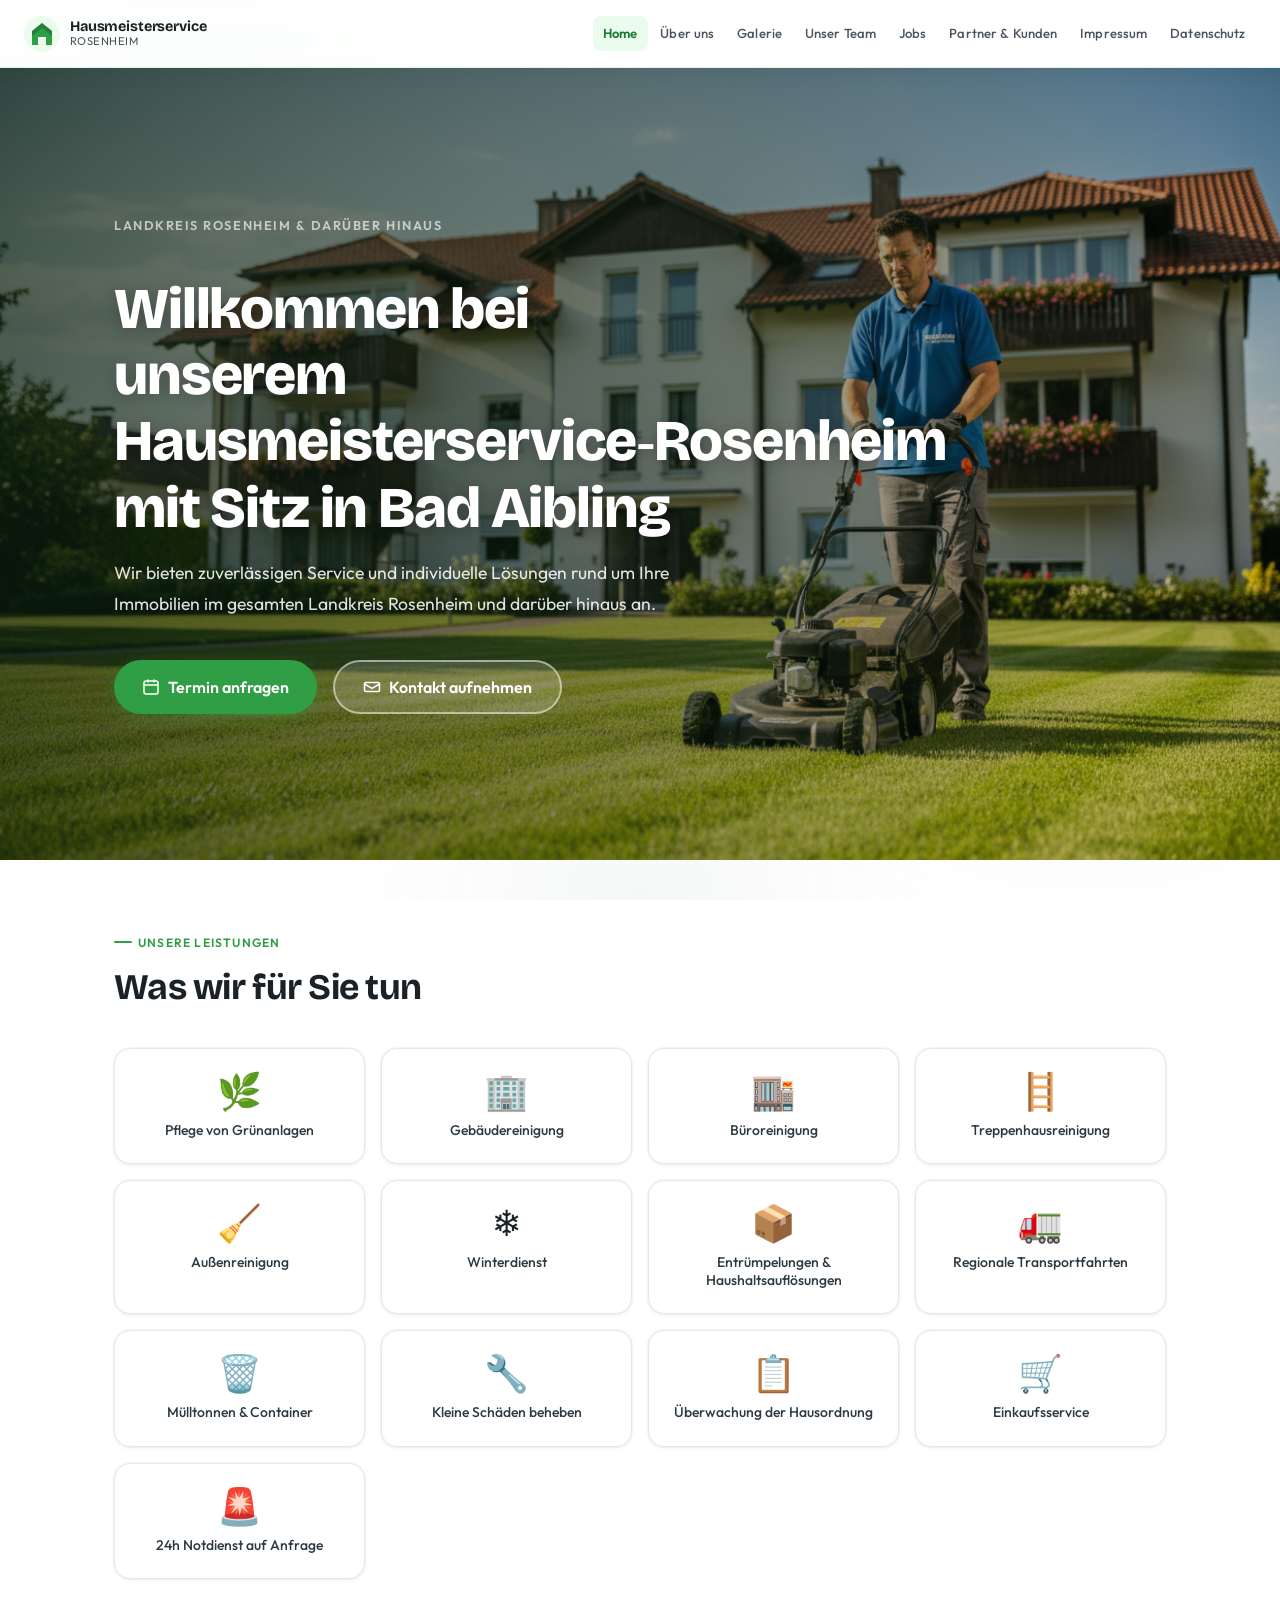
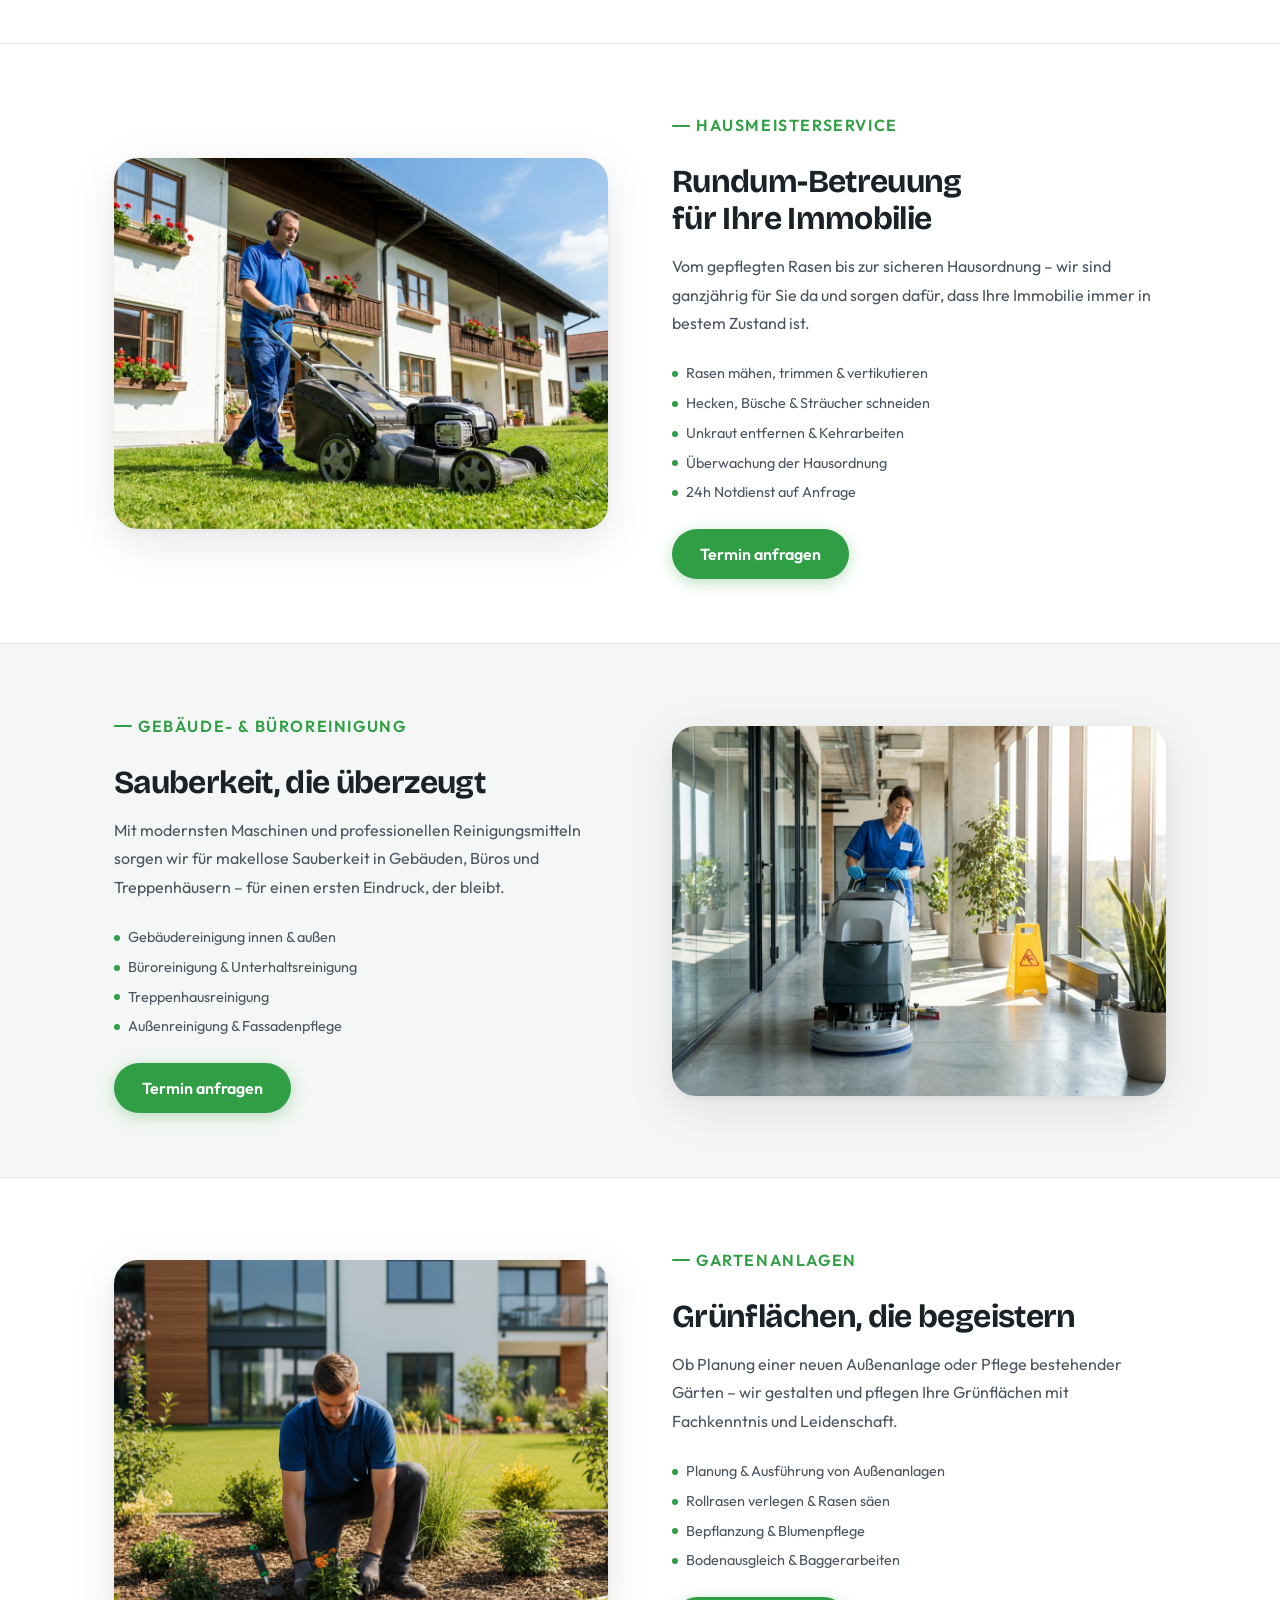
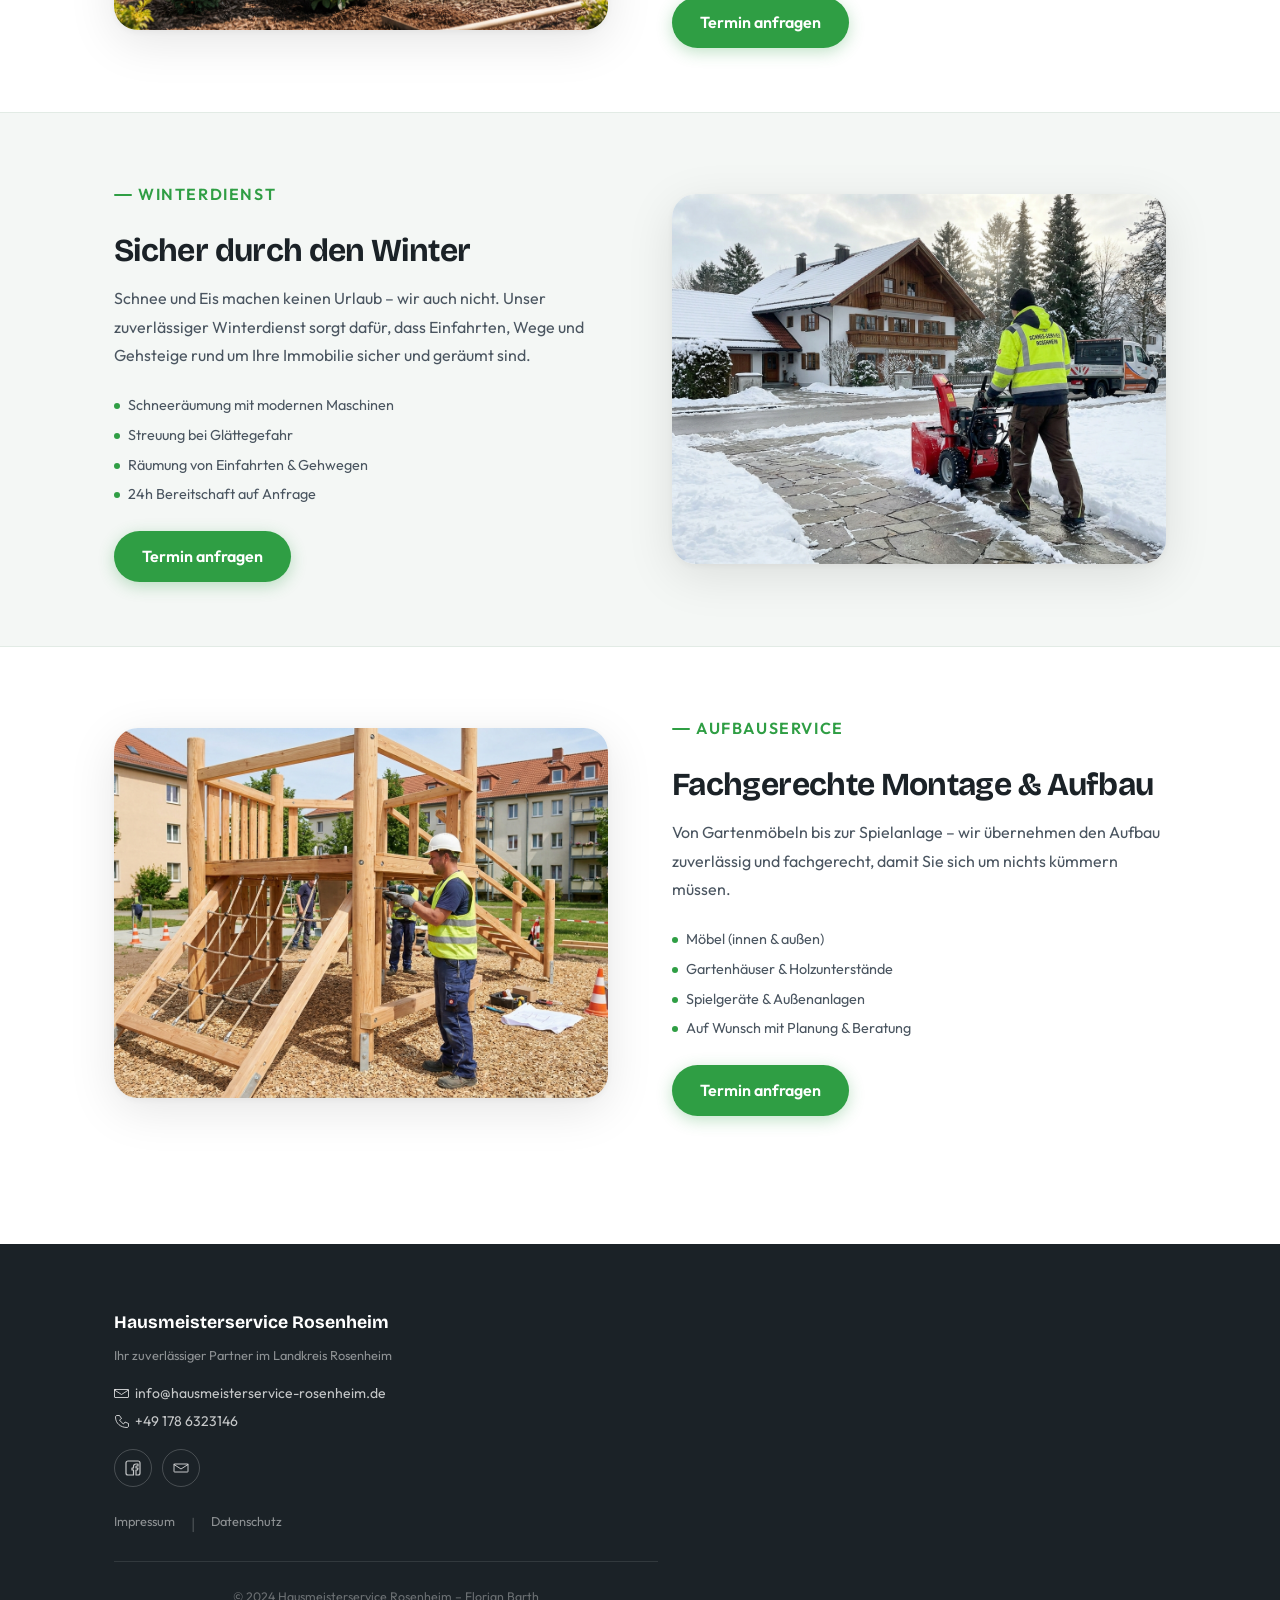
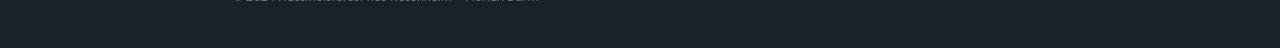
==== index.html @ 689dd486 "Major redesign: fullwidth hero, no duplicate images, card hover effects - index.html: fullwidth hero" ====
<!DOCTYPE html>
<html lang="de">
<head>
  <meta charset="UTF-8">
  <meta name="viewport" content="width=device-width, initial-scale=1.0">
  <meta name="theme-color" content="#ffffff">
  <meta name="description" content="Hausmeisterservice Rosenheim mit Sitz in Bad Aibling – zuverlässige Hausmeister- und Reinigungsdienstleistungen im gesamten Landkreis Rosenheim.">
  <title>Hausmeisterservice Rosenheim – Home</title>
  <link rel="preconnect" href="https://fonts.googleapis.com">
  <link rel="preconnect" href="https://fonts.gstatic.com" crossorigin>
  <link href="https://fonts.googleapis.com/css2?family=Bricolage+Grotesque:opsz,wght@12..96,400;12..96,600;12..96,700;12..96,800&family=Outfit:wght@300;400;500;600&display=swap" rel="stylesheet">
  <link rel="stylesheet" href="styles.css">
</head>
<body>
  <a class="skip-link" href="#main">Zum Inhalt springen</a>

  <!-- ── HEADER ─────────────────────────────────────────── -->
  <header class="site-header">
    <nav class="nav-inner" aria-label="Hauptnavigation">
      <a class="nav-logo" href="index.html" aria-label="Hausmeisterservice Rosenheim – Startseite">
        <svg class="nav-logo-mark" viewBox="0 0 36 36" fill="none" aria-hidden="true" focusable="false">
          <circle cx="18" cy="18" r="18" fill="#ebfbee"/>
          <path d="M18 7L28 15V29H22V21H14V29H8V15L18 7Z" fill="#2f9e44"/>
          <path d="M18 7L28 15V20L18 12L8 20V15L18 7Z" fill="#14532d" opacity=".4"/>
        </svg>
        <span class="nav-logo-text">
          <strong>Hausmeisterservice</strong>
          <span>Rosenheim</span>
        </span>
      </a>

      <ul class="nav-links" role="list">
        <li><a href="index.html" aria-current="page">Home</a></li>
        <li><a href="ueber-uns.html">Über uns</a></li>
        <li><a href="galerie.html">Galerie</a></li>
        <li><a href="unser-team.html">Unser Team</a></li>
        <li><a href="jobs.html">Jobs</a></li>
        <li><a href="partner.html">Partner &amp; Kunden</a></li>
        <li><a href="impressum.html">Impressum</a></li>
        <li><a href="datenschutz.html">Datenschutz</a></li>
      </ul>

      <button class="nav-hamburger" id="nav-hamburger" aria-label="Menü öffnen" aria-expanded="false" aria-controls="nav-drawer">
        <svg class="ham-icon" width="22" height="22" viewBox="0 0 22 22" fill="none" aria-hidden="true">
          <rect x="2" y="5" width="18" height="2" rx="1" fill="currentColor"/>
          <rect x="2" y="10" width="18" height="2" rx="1" fill="currentColor"/>
          <rect x="2" y="15" width="18" height="2" rx="1" fill="currentColor"/>
        </svg>
        <svg class="close-icon" width="22" height="22" viewBox="0 0 22 22" fill="none" aria-hidden="true" style="display:none">
          <path d="M5 5L17 17M17 5L5 17" stroke="currentColor" stroke-width="2" stroke-linecap="round"/>
        </svg>
      </button>
    </nav>
  </header>

  <!-- ── MOBILE DRAWER ──────────────────────────────────── -->
  <div class="nav-drawer" id="nav-drawer" style="display:none" role="dialog" aria-modal="false" aria-label="Navigation">
    <ul role="list">
      <li><a href="index.html" aria-current="page">Home</a></li>
      <li><a href="ueber-uns.html">Über uns</a></li>
      <li><a href="galerie.html">Galerie</a></li>
      <li><a href="unser-team.html">Unser Team</a></li>
      <li><a href="jobs.html">Jobs</a></li>
      <li><a href="partner.html">Partner &amp; Kunden</a></li>
      <li><a href="impressum.html">Impressum</a></li>
      <li><a href="datenschutz.html">Datenschutz</a></li>
    </ul>
  </div>

  <!-- ── MAIN ───────────────────────────────────────────── -->
  <main id="main" class="page-content">

    <!-- Hero Fullwidth -->
    <section class="hero-fullwidth" aria-label="Willkommen">
      <div class="hero-fullwidth-bg">
        <img src="images/hero.jpg" alt="Hausmeisterservice Rosenheim – professionelle Rasenpflege vor Mehrfamilienhaus" width="1400" height="900" fetchpriority="high">
      </div>
      <div class="hero-fullwidth-overlay" aria-hidden="true"></div>
      <div class="hero-fullwidth-content">
        <div class="hero-fullwidth-text">
          <p class="hero-eyebrow reveal reveal-1">Landkreis Rosenheim &amp; darüber hinaus</p>
          <h1 class="reveal reveal-2">Willkommen bei unserem Hausmeisterservice&#8209;Rosenheim mit Sitz in Bad Aibling</h1>
          <p class="reveal reveal-3">Wir bieten zuverlässigen Service und individuelle Lösungen rund um Ihre Immobilien im gesamten Landkreis Rosenheim und darüber hinaus an.</p>
          <div class="reveal reveal-4" style="display:flex; gap:1rem; flex-wrap:wrap;">
            <a href="mailto:info@hausmeisterservice-rosenheim.de?subject=Terminanfrage" class="btn btn-primary">
              <svg width="18" height="18" viewBox="0 0 18 18" fill="none" aria-hidden="true"><rect x="2" y="3" width="14" height="13" rx="2" stroke="white" stroke-width="1.5"/><path d="M2 7H16" stroke="white" stroke-width="1.5"/><path d="M6 2V4M12 2V4" stroke="white" stroke-width="1.5" stroke-linecap="round"/></svg>
              Termin anfragen
            </a>
            <a href="mailto:info@hausmeisterservice-rosenheim.de" class="btn" style="background:rgba(255,255,255,.15); color:#fff; border:2px solid rgba(255,255,255,.5); backdrop-filter:blur(4px);">
              <svg width="18" height="18" viewBox="0 0 18 18" fill="none" aria-hidden="true"><path d="M3 4.5H15C15.83 4.5 16.5 5.17 16.5 6V12C16.5 12.83 15.83 13.5 15 13.5H3C2.17 13.5 1.5 12.83 1.5 12V6C1.5 5.17 2.17 4.5 3 4.5Z" stroke="white" stroke-width="1.5" stroke-linejoin="round"/><path d="M1.5 6L9 10.5L16.5 6" stroke="white" stroke-width="1.5" stroke-linecap="round"/></svg>
              Kontakt aufnehmen
            </a>
          </div>
        </div>
      </div>
    </section>

    <!-- Leistungen -->
    <section>
      <div class="container">
        <p class="section-label">Unsere Leistungen</p>
        <h2>Was wir für Sie tun</h2>
        <div class="service-grid">
          <div class="service-tile">
            <span class="tile-icon" aria-hidden="true">🌿</span>
            <span class="tile-label">Pflege von Grünanlagen</span>
          </div>
          <div class="service-tile">
            <span class="tile-icon" aria-hidden="true">🏢</span>
            <span class="tile-label">Gebäudereinigung</span>
          </div>
          <div class="service-tile">
            <span class="tile-icon" aria-hidden="true">🏬</span>
            <span class="tile-label">Büroreinigung</span>
          </div>
          <div class="service-tile">
            <span class="tile-icon" aria-hidden="true">🪜</span>
            <span class="tile-label">Treppenhausreinigung</span>
          </div>
          <div class="service-tile">
            <span class="tile-icon" aria-hidden="true">🧹</span>
            <span class="tile-label">Außenreinigung</span>
          </div>
          <div class="service-tile">
            <span class="tile-icon" aria-hidden="true">❄️</span>
            <span class="tile-label">Winterdienst</span>
          </div>
          <div class="service-tile">
            <span class="tile-icon" aria-hidden="true">📦</span>
            <span class="tile-label">Entrümpelungen &amp; Haushaltsauflösungen</span>
          </div>
          <div class="service-tile">
            <span class="tile-icon" aria-hidden="true">🚛</span>
            <span class="tile-label">Regionale Transportfahrten</span>
          </div>
          <div class="service-tile">
            <span class="tile-icon" aria-hidden="true">🗑️</span>
            <span class="tile-label">Mülltonnen &amp; Container</span>
          </div>
          <div class="service-tile">
            <span class="tile-icon" aria-hidden="true">🔧</span>
            <span class="tile-label">Kleine Schäden beheben</span>
          </div>
          <div class="service-tile">
            <span class="tile-icon" aria-hidden="true">📋</span>
            <span class="tile-label">Überwachung der Hausordnung</span>
          </div>
          <div class="service-tile">
            <span class="tile-icon" aria-hidden="true">🛒</span>
            <span class="tile-label">Einkaufsservice</span>
          </div>
          <div class="service-tile">
            <span class="tile-icon" aria-hidden="true">🚨</span>
            <span class="tile-label">24h Notdienst auf Anfrage</span>
          </div>
        </div>
      </div>
    </section>

    <!-- ── SERVICE SHOWCASE ───────────────────────────────── -->
    <div class="service-showcase">

      <!-- 1. Hausmeisterservice -->
      <div class="showcase-section">
        <div class="showcase-inner">
          <div class="showcase-image reveal">
            <img src="images/galerie-2.jpg" alt="Hausmeister mäht Rasen vor bayerischem Einfamilienhaus" width="800" height="600" loading="lazy">
          </div>
          <div class="showcase-text reveal">
            <p class="section-label">Hausmeisterservice</p>
            <h2>Rundum-Betreuung für Ihre Immobilie</h2>
            <p>Vom gepflegten Rasen bis zur sicheren Hausordnung – wir sind ganzjährig für Sie da und sorgen dafür, dass Ihre Immobilie immer in bestem Zustand ist.</p>
            <ul class="showcase-list">
              <li>Rasen mähen, trimmen &amp; vertikutieren</li>
              <li>Hecken, Büsche &amp; Sträucher schneiden</li>
              <li>Unkraut entfernen &amp; Kehrarbeiten</li>
              <li>Überwachung der Hausordnung</li>
              <li>24h Notdienst auf Anfrage</li>
            </ul>
            <a href="mailto:info@hausmeisterservice-rosenheim.de?subject=Terminanfrage" class="btn btn-primary">Termin anfragen</a>
          </div>
        </div>
      </div>

      <!-- 2. Gebäude- & Büroreinigung -->
      <div class="showcase-section">
        <div class="showcase-inner">
          <div class="showcase-image reveal">
            <img src="images/galerie-1.jpg" alt="Professionelle Gebäudereinigung mit Scheuersaugmaschine" width="800" height="600" loading="lazy">
          </div>
          <div class="showcase-text reveal">
            <p class="section-label">Gebäude- &amp; Büroreinigung</p>
            <h2>Sauberkeit, die überzeugt</h2>
            <p>Mit modernsten Maschinen und professionellen Reinigungsmitteln sorgen wir für makellose Sauberkeit in Gebäuden, Büros und Treppenhäusern – für einen ersten Eindruck, der bleibt.</p>
            <ul class="showcase-list">
              <li>Gebäudereinigung innen &amp; außen</li>
              <li>Büroreinigung &amp; Unterhaltsreinigung</li>
              <li>Treppenhausreinigung</li>
              <li>Außenreinigung &amp; Fassadenpflege</li>
            </ul>
            <a href="mailto:info@hausmeisterservice-rosenheim.de?subject=Terminanfrage" class="btn btn-primary">Termin anfragen</a>
          </div>
        </div>
      </div>

      <!-- 3. Gartenanlagen -->
      <div class="showcase-section">
        <div class="showcase-inner">
          <div class="showcase-image reveal">
            <img src="images/galerie-6.jpg" alt="Gärtner bepflanzt Außenanlage vor modernem Mehrfamilienhaus" width="800" height="600" loading="lazy">
          </div>
          <div class="showcase-text reveal">
            <p class="section-label">Gartenanlagen</p>
            <h2>Grünflächen, die begeistern</h2>
            <p>Ob Planung einer neuen Außenanlage oder Pflege bestehender Gärten – wir gestalten und pflegen Ihre Grünflächen mit Fachkenntnis und Leidenschaft.</p>
            <ul class="showcase-list">
              <li>Planung &amp; Ausführung von Außenanlagen</li>
              <li>Rollrasen verlegen &amp; Rasen säen</li>
              <li>Bepflanzung &amp; Blumenpflege</li>
              <li>Bodenausgleich &amp; Baggerarbeiten</li>
            </ul>
            <a href="mailto:info@hausmeisterservice-rosenheim.de?subject=Terminanfrage" class="btn btn-primary">Termin anfragen</a>
          </div>
        </div>
      </div>

      <!-- 4. Winterdienst -->
      <div class="showcase-section">
        <div class="showcase-inner">
          <div class="showcase-image reveal">
            <img src="images/galerie-4.jpg" alt="Winterdienst – Schneeräumung mit Schneefräse in Rosenheim" width="800" height="600" loading="lazy">
          </div>
          <div class="showcase-text reveal">
            <p class="section-label">Winterdienst</p>
            <h2>Sicher durch den Winter</h2>
            <p>Schnee und Eis machen keinen Urlaub – wir auch nicht. Unser zuverlässiger Winterdienst sorgt dafür, dass Einfahrten, Wege und Gehsteige rund um Ihre Immobilie sicher und geräumt sind.</p>
            <ul class="showcase-list">
              <li>Schneeräumung mit modernen Maschinen</li>
              <li>Streuung bei Glättegefahr</li>
              <li>Räumung von Einfahrten &amp; Gehwegen</li>
              <li>24h Bereitschaft auf Anfrage</li>
            </ul>
            <a href="mailto:info@hausmeisterservice-rosenheim.de?subject=Terminanfrage" class="btn btn-primary">Termin anfragen</a>
          </div>
        </div>
      </div>

      <!-- 5. Aufbauservice -->
      <div class="showcase-section">
        <div class="showcase-inner">
          <div class="showcase-image reveal">
            <img src="images/galerie-3.jpg" alt="Aufbau einer Holz-Spielanlage auf einem Spielplatz" width="800" height="600" loading="lazy">
          </div>
          <div class="showcase-text reveal">
            <p class="section-label">Aufbauservice</p>
            <h2>Fachgerechte Montage &amp; Aufbau</h2>
            <p>Von Gartenmöbeln bis zur Spielanlage – wir übernehmen den Aufbau zuverlässig und fachgerecht, damit Sie sich um nichts kümmern müssen.</p>
            <ul class="showcase-list">
              <li>Möbel (innen &amp; außen)</li>
              <li>Gartenhäuser &amp; Holzunterstände</li>
              <li>Spielgeräte &amp; Außenanlagen</li>
              <li>Auf Wunsch mit Planung &amp; Beratung</li>
            </ul>
            <a href="mailto:info@hausmeisterservice-rosenheim.de?subject=Terminanfrage" class="btn btn-primary">Termin anfragen</a>
          </div>
        </div>
      </div>

    </div><!-- /service-showcase -->

  </main>

  <!-- ── FOOTER ─────────────────────────────────────────── -->
  <footer class="site-footer">
    <div class="footer-inner">
      <div>
        <div class="footer-brand">Hausmeisterservice Rosenheim</div>
        <div class="footer-tagline">Ihr zuverlässiger Partner im Landkreis Rosenheim</div>
        <div class="footer-contact">
          <a href="mailto:info@hausmeisterservice-rosenheim.de">
            <svg width="15" height="15" viewBox="0 0 15 15" fill="none" aria-hidden="true"><path d="M1 3.5H14C14.28 3.5 14.5 3.72 14.5 4V11C14.5 11.28 14.28 11.5 14 11.5H1C0.72 11.5 0.5 11.28 0.5 11V4C0.5 3.72 0.72 3.5 1 3.5Z" stroke="currentColor" stroke-linecap="round" stroke-linejoin="round"/><path d="M0.5 4L7.5 8.5L14.5 4" stroke="currentColor" stroke-linecap="round"/></svg>
            info@hausmeisterservice-rosenheim.de
          </a>
          <a href="tel:+491786323146">
            <svg width="15" height="15" viewBox="0 0 15 15" fill="none" aria-hidden="true"><path d="M5.5 1.5H3C2.17 1.5 1.5 2.17 1.5 3C1.5 9.35 6.65 13.5 13 13.5C13.83 13.5 14.5 12.83 14.5 12V9.5L11 8L9.5 10C8 9 6.5 7.5 5.5 6L7.5 4.5L5.5 1.5Z" stroke="currentColor" stroke-linejoin="round"/></svg>
            +49 178 6323146
          </a>
        </div>
        <div class="footer-social">
          <a href="https://www.facebook.com/Hausmeisterservice-Rosenheim-330159847586486/" target="_blank" rel="noopener noreferrer" aria-label="Facebook-Seite von Hausmeisterservice Rosenheim">
            <svg width="16" height="16" viewBox="0 0 16 16" fill="none" aria-hidden="true"><path d="M13 1H3C1.9 1 1 1.9 1 3V13C1 14.1 1.9 15 3 15H8.5V10H7V8H8.5V6.5C8.5 5.1 9.4 4 11 4H13V6H11.5C11.2 6 11 6.2 11 6.5V8H13L12.5 10H11V15H13C14.1 15 15 14.1 15 13V3C15 1.9 14.1 1 13 1Z" stroke="currentColor" stroke-width="1.2" stroke-linejoin="round"/></svg>
          </a>
          <a href="mailto:info@hausmeisterservice-rosenheim.de" aria-label="E-Mail senden">
            <svg width="16" height="16" viewBox="0 0 16 16" fill="none" aria-hidden="true"><path d="M1.5 4H14.5C14.78 4 15 4.22 15 4.5V11.5C15 11.78 14.78 12 14.5 12H1.5C1.22 12 1 11.78 1 11.5V4.5C1 4.22 1.22 4 1.5 4Z" stroke="currentColor" stroke-linejoin="round"/><path d="M1 4.5L8 9L15 4.5" stroke="currentColor" stroke-linecap="round"/></svg>
          </a>
        </div>
        <div class="footer-links">
          <a href="impressum.html">Impressum</a>
          <span aria-hidden="true" style="color:rgba(255,255,255,.2)">|</span>
          <a href="datenschutz.html">Datenschutz</a>
        </div>
      </div>
    </div>
    <div class="footer-inner" style="padding-top:0">
      <p class="footer-copy">© 2024 Hausmeisterservice Rosenheim – Florian Barth</p>
    </div>
  </footer>

  <script src="script.js"></script>
</body>
</html>
---- styles.css ----
/* ============================================================
   Hausmeisterservice Rosenheim — Global Stylesheet
   Design: Modern Clean | Bricolage Grotesque + Outfit
   ============================================================ */

/* ── Google Fonts preload hint (also declared in HTML <link>) ── */
@import url('https://fonts.googleapis.com/css2?family=Bricolage+Grotesque:opsz,wght@12..96,400;12..96,600;12..96,700;12..96,800&family=Outfit:wght@300;400;500;600&display=swap');

/* ── Design Tokens ─────────────────────────────────────────── */
:root {
  /* Greens */
  --leaf:        #2f9e44;
  --leaf-dark:   #1b7a35;
  --leaf-deep:   #14532d;
  --leaf-glow:   rgba(47, 158, 68, 0.15);
  --mint:        #ebfbee;
  --mint-mid:    #d3f9d8;

  /* Neutrals */
  --ink:         #1b2227;
  --ink-soft:    #2d3a42;
  --slate:       #4a5560;
  --mist:        #8a9ba8;
  --paper:       #ffffff;
  --haze:        #f4f7f5;
  --haze-border: #e2ebe5;

  /* Typography */
  --font-display: 'Bricolage Grotesque', Georgia, serif;
  --font-body:    'Outfit', system-ui, sans-serif;

  /* Spacing scale */
  --s-xs:  0.5rem;
  --s-sm:  1rem;
  --s-md:  1.5rem;
  --s-lg:  2.5rem;
  --s-xl:  4rem;
  --s-2xl: 6rem;

  /* Radii */
  --r-sm:  8px;
  --r-md:  16px;
  --r-lg:  24px;
  --r-xl:  40px;

  /* Shadows */
  --shadow-sm:  0 1px 4px rgba(0,0,0,.06), 0 0 0 1px rgba(0,0,0,.03);
  --shadow-md:  0 4px 24px rgba(0,0,0,.08), 0 1px 4px rgba(0,0,0,.04);
  --shadow-lg:  0 12px 48px rgba(0,0,0,.10), 0 2px 8px rgba(0,0,0,.05);

  /* Motion */
  --ease-out:    cubic-bezier(0.16, 1, 0.3, 1);
  --ease-in-out: cubic-bezier(0.45, 0, 0.55, 1);

  /* Header */
  --header-h: 68px;
}

/* ── Reset & Base ──────────────────────────────────────────── */
*, *::before, *::after { box-sizing: border-box; margin: 0; padding: 0; }

html {
  font-size: 16px;
  scroll-behavior: smooth;
  color-scheme: light;
  -webkit-text-size-adjust: 100%;
}

body {
  font-family: var(--font-body);
  font-weight: 400;
  color: var(--ink);
  background-color: var(--paper);
  line-height: 1.65;
  overflow-x: hidden;
  -webkit-tap-highlight-color: transparent;
}

/* ── Background Blobs (atmosphere) ────────────────────────── */
body::before {
  content: '';
  position: fixed;
  inset: 0;
  pointer-events: none;
  z-index: 0;
  background:
    radial-gradient(ellipse 800px 600px at 15% 20%, rgba(47,158,68,.06) 0%, transparent 70%),
    radial-gradient(ellipse 600px 500px at 85% 70%, rgba(47,158,68,.05) 0%, transparent 65%),
    radial-gradient(ellipse 500px 400px at 50% 100%, rgba(20,83,45,.04) 0%, transparent 60%);
}

/* ── Skip Link ─────────────────────────────────────────────── */
.skip-link {
  position: absolute;
  top: -100%;
  left: 1rem;
  z-index: 9999;
  background: var(--leaf);
  color: #fff;
  padding: .5rem 1.25rem;
  border-radius: 0 0 var(--r-sm) var(--r-sm);
  font-family: var(--font-body);
  font-weight: 600;
  font-size: .875rem;
  text-decoration: none;
  transition: top .2s var(--ease-out);
}
.skip-link:focus { top: 0; }

/* ── Header / Nav ──────────────────────────────────────────── */
.site-header {
  position: sticky;
  top: 0;
  z-index: 100;
  height: var(--header-h);
  background: rgba(255, 255, 255, 0.70);
  backdrop-filter: blur(14px) saturate(150%);
  -webkit-backdrop-filter: blur(14px) saturate(150%);
  border-bottom: 1px solid rgba(47, 158, 68, 0.12);
  box-shadow: 0 1px 24px rgba(0,0,0,.06);
}

.nav-inner {
  max-width: 1280px;
  margin: 0 auto;
  padding: 0 var(--s-md);
  height: 100%;
  display: flex;
  align-items: center;
  justify-content: space-between;
  gap: var(--s-md);
}

/* Logo */
.nav-logo {
  display: flex;
  align-items: center;
  gap: .625rem;
  text-decoration: none;
  flex-shrink: 0;
}

.nav-logo-mark {
  width: 36px;
  height: 36px;
  flex-shrink: 0;
}

.nav-logo-text {
  display: flex;
  flex-direction: column;
  line-height: 1.1;
}
.nav-logo-text strong {
  font-family: var(--font-display);
  font-weight: 700;
  font-size: .9rem;
  color: var(--ink);
  letter-spacing: -.01em;
}
.nav-logo-text span {
  font-family: var(--font-body);
  font-size: .7rem;
  font-weight: 400;
  color: var(--slate);
  letter-spacing: .04em;
  text-transform: uppercase;
}

/* Desktop nav links */
.nav-links {
  display: flex;
  align-items: center;
  gap: .125rem;
  list-style: none;
}

.nav-links a {
  display: block;
  padding: .4rem .65rem;
  border-radius: var(--r-sm);
  font-family: var(--font-body);
  font-size: .82rem;
  font-weight: 500;
  color: var(--slate);
  text-decoration: none;
  letter-spacing: .01em;
  white-space: nowrap;
  transition: color .18s, background .18s;
}
.nav-links a:hover {
  color: var(--leaf-dark);
  background: var(--mint);
}
.nav-links a[aria-current="page"] {
  color: var(--leaf-dark);
  background: var(--mint);
  font-weight: 600;
}
.nav-links a:focus-visible {
  outline: 2px solid var(--leaf);
  outline-offset: 2px;
}

/* Hamburger */
.nav-hamburger {
  display: none;
  align-items: center;
  justify-content: center;
  width: 44px;
  height: 44px;
  border: none;
  background: transparent;
  cursor: pointer;
  border-radius: var(--r-sm);
  color: var(--ink);
  touch-action: manipulation;
  transition: background .15s;
}
.nav-hamburger:hover { background: var(--mint); }
.nav-hamburger:focus-visible { outline: 2px solid var(--leaf); outline-offset: 2px; }
.nav-hamburger svg { pointer-events: none; }

/* Mobile drawer */
.nav-drawer {
  display: none;
  position: fixed;
  top: var(--header-h);
  left: 0; right: 0;
  background: rgba(255,255,255,.96);
  backdrop-filter: blur(14px);
  -webkit-backdrop-filter: blur(14px);
  border-bottom: 1px solid var(--haze-border);
  box-shadow: var(--shadow-lg);
  z-index: 99;
  padding: var(--s-sm) var(--s-md) var(--s-md);
  overscroll-behavior: contain;
  transform: translateY(-8px);
  opacity: 0;
  transition: opacity .22s var(--ease-out), transform .22s var(--ease-out);
}
.nav-drawer.open {
  opacity: 1;
  transform: translateY(0);
}
.nav-drawer ul {
  list-style: none;
  display: flex;
  flex-direction: column;
  gap: .25rem;
}
.nav-drawer a {
  display: block;
  padding: .75rem 1rem;
  border-radius: var(--r-sm);
  font-size: .95rem;
  font-weight: 500;
  color: var(--ink);
  text-decoration: none;
  transition: background .15s, color .15s;
}
.nav-drawer a:hover { background: var(--mint); color: var(--leaf-dark); }
.nav-drawer a[aria-current="page"] {
  background: var(--mint);
  color: var(--leaf-dark);
  font-weight: 600;
}
.nav-drawer a:focus-visible { outline: 2px solid var(--leaf); outline-offset: 2px; }

/* ── Page Wrapper ──────────────────────────────────────────── */
.page-content {
  position: relative;
  z-index: 1;
  min-height: calc(100vh - var(--header-h));
}

/* ── Section / Container ───────────────────────────────────── */
.container {
  max-width: 1100px;
  margin: 0 auto;
  padding: 0 var(--s-md);
}

section { padding: var(--s-xl) 0; }

/* ── Typography ────────────────────────────────────────────── */
h1, h2, h3, h4, h5 {
  font-family: var(--font-display);
  font-weight: 700;
  line-height: 1.15;
  letter-spacing: -.02em;
  text-wrap: balance;
  color: var(--ink);
}

h1 { font-size: clamp(2rem, 5vw, 3.25rem); font-weight: 800; }
h2 { font-size: clamp(1.6rem, 3.5vw, 2.25rem); }
h3 { font-size: clamp(1.1rem, 2.5vw, 1.4rem); font-weight: 600; }

p {
  color: var(--slate);
  font-size: 1rem;
  line-height: 1.75;
  max-width: 68ch;
}
p + p { margin-top: .875rem; }

a { color: var(--leaf-dark); }
a:focus-visible { outline: 2px solid var(--leaf); outline-offset: 3px; border-radius: 3px; }

/* ── Buttons ───────────────────────────────────────────────── */
.btn {
  display: inline-flex;
  align-items: center;
  gap: .5rem;
  padding: .75rem 1.75rem;
  border: none;
  border-radius: var(--r-xl);
  font-family: var(--font-body);
  font-size: 1rem;
  font-weight: 600;
  text-decoration: none;
  cursor: pointer;
  touch-action: manipulation;
  transition: background .18s, transform .18s, box-shadow .18s;
}
.btn:focus-visible { outline: 2px solid var(--leaf); outline-offset: 3px; }
.btn:active { transform: scale(.97); }

.btn-primary {
  background: var(--leaf);
  color: #fff;
  box-shadow: 0 4px 16px rgba(47,158,68,.30);
}
.btn-primary:hover {
  background: var(--leaf-dark);
  box-shadow: 0 6px 24px rgba(47,158,68,.38);
  transform: translateY(-2px);
}

.btn-outline {
  background: transparent;
  color: var(--leaf-dark);
  border: 2px solid var(--leaf);
}
.btn-outline:hover {
  background: var(--mint);
  transform: translateY(-2px);
}

/* ── Section Labels ────────────────────────────────────────── */
.section-label {
  display: inline-flex;
  align-items: center;
  gap: .375rem;
  font-family: var(--font-body);
  font-size: .75rem;
  font-weight: 600;
  letter-spacing: .1em;
  text-transform: uppercase;
  color: var(--leaf);
  margin-bottom: .875rem;
}
.section-label::before {
  content: '';
  display: block;
  width: 18px;
  height: 2px;
  background: var(--leaf);
  border-radius: 2px;
}

/* ── Cards ─────────────────────────────────────────────────── */
.card {
  background: var(--paper);
  border: 1px solid var(--haze-border);
  border-radius: var(--r-lg);
  padding: var(--s-md) var(--s-lg);
  box-shadow: var(--shadow-sm);
  transition: box-shadow .22s var(--ease-out), transform .22s var(--ease-out);
}
.card:hover {
  box-shadow: var(--shadow-md);
  transform: translateY(-3px);
}

/* ── Service Grid (index.html) ─────────────────────────────── */
.service-grid {
  display: grid;
  grid-template-columns: repeat(auto-fill, minmax(200px, 1fr));
  gap: 1rem;
  margin-top: var(--s-lg);
}

.service-tile {
  background: var(--paper);
  border: 1px solid var(--haze-border);
  border-radius: var(--r-md);
  padding: 1.5rem 1.25rem;
  display: flex;
  flex-direction: column;
  align-items: center;
  text-align: center;
  gap: .75rem;
  box-shadow: var(--shadow-sm);
  transition: box-shadow .2s var(--ease-out), transform .2s var(--ease-out), background .2s;
}
.service-tile:hover {
  background: var(--mint);
  box-shadow: var(--shadow-md);
  transform: translateY(-4px);
}
.service-tile .tile-icon {
  font-size: 2.25rem;
  line-height: 1;
}
.service-tile .tile-label {
  font-family: var(--font-body);
  font-size: .875rem;
  font-weight: 500;
  color: var(--ink-soft);
  line-height: 1.3;
}

/* ── Hero ──────────────────────────────────────────────────── */
.hero {
  padding: var(--s-2xl) 0 var(--s-xl);
  position: relative;
}
.hero-eyebrow {
  font-family: var(--font-body);
  font-size: .8rem;
  font-weight: 600;
  letter-spacing: .12em;
  text-transform: uppercase;
  color: var(--leaf);
  margin-bottom: 1rem;
}
.hero h1 { margin-bottom: 1.25rem; }
.hero p  { font-size: 1.1rem; margin-bottom: var(--s-lg); }
.hero-badge {
  display: inline-flex;
  align-items: center;
  gap: .5rem;
  background: var(--mint);
  border: 1px solid var(--mint-mid);
  border-radius: var(--r-xl);
  padding: .35rem .875rem;
  font-size: .8rem;
  font-weight: 500;
  color: var(--leaf-deep);
  margin-bottom: 1.5rem;
}

/* ── Page Hero (interior pages) ───────────────────────────── */
.page-hero {
  padding: var(--s-xl) 0 var(--s-lg);
  border-bottom: 1px solid var(--haze-border);
  margin-bottom: var(--s-xl);
}
.page-hero h1 { margin-bottom: .75rem; }
.page-hero p  { font-size: 1.075rem; }

/* ── Über-uns content ──────────────────────────────────────── */
.ueber-uns-intro {
  font-size: 1.05rem;
  line-height: 1.8;
  max-width: 72ch;
}

.service-section-grid {
  display: grid;
  grid-template-columns: repeat(auto-fill, minmax(300px, 1fr));
  gap: 1.25rem;
  margin-top: var(--s-lg);
}

.service-card {
  background: var(--paper);
  border: 1px solid var(--haze-border);
  border-radius: var(--r-lg);
  padding: var(--s-md) var(--s-md);
  box-shadow: var(--shadow-sm);
}
.service-card h3 {
  font-size: 1rem;
  font-weight: 700;
  color: var(--leaf-dark);
  margin-bottom: .75rem;
  display: flex;
  align-items: center;
  gap: .5rem;
}
.service-card h3::before {
  content: '';
  width: 4px;
  height: 1.1em;
  background: var(--leaf);
  border-radius: 2px;
  display: block;
  flex-shrink: 0;
}
.service-card {
  cursor: default;
  transition: box-shadow .22s var(--ease-out), transform .22s var(--ease-out), border-color .22s;
}
.service-card:hover {
  transform: translateY(-5px) scale(1.025);
  box-shadow: var(--shadow-md);
  border-color: var(--leaf);
  border-width: 2px;
}
.service-card ul {
  list-style: none;
  display: flex;
  flex-direction: column;
  gap: .3rem;
}
.service-card li {
  font-size: .875rem;
  color: var(--slate);
  padding-left: 1rem;
  position: relative;
}
.service-card li::before {
  content: '✓';
  position: absolute;
  left: 0;
  color: var(--leaf);
  font-size: .75rem;
  top: .1em;
}

/* ── Gallery Grid ──────────────────────────────────────────── */
.gallery-grid {
  display: grid;
  grid-template-columns: repeat(3, 1fr);
  gap: 1rem;
  margin-top: var(--s-lg);
}
/* 5-Bilder-Layout: erste Reihe 3, zweite Reihe 2 zentriert */
.gallery-grid .gallery-item:nth-child(4) { grid-column: 1; }
.gallery-grid .gallery-item:nth-child(5) { grid-column: 2; }
.gallery-item {
  border-radius: var(--r-md);
  overflow: hidden;
  aspect-ratio: 4/3;
  background: linear-gradient(135deg, var(--mint) 0%, var(--mint-mid) 50%, #c3f0ca 100%);
  display: flex;
  align-items: center;
  justify-content: center;
  flex-direction: column;
  gap: .5rem;
  border: 1px solid var(--haze-border);
  box-shadow: var(--shadow-sm);
  transition: transform .22s var(--ease-out), box-shadow .22s var(--ease-out);
}
.gallery-item:hover { transform: scale(1.02); box-shadow: var(--shadow-md); }
.gallery-item figcaption {
  font-family: var(--font-body);
  font-size: .8rem;
  font-weight: 500;
  color: var(--leaf-deep);
  letter-spacing: .04em;
}
.gallery-placeholder-icon { font-size: 2rem; opacity: .5; }

/* ── Team Cards ────────────────────────────────────────────── */
.team-grid {
  display: grid;
  grid-template-columns: repeat(auto-fill, minmax(220px, 1fr));
  gap: 1.25rem;
  margin-top: var(--s-lg);
}
.team-card {
  background: var(--paper);
  border: 1px solid var(--haze-border);
  border-radius: var(--r-lg);
  padding: var(--s-md);
  text-align: center;
  box-shadow: var(--shadow-sm);
  transition: transform .22s var(--ease-out), box-shadow .22s var(--ease-out);
}
.team-card:hover { transform: translateY(-4px); box-shadow: var(--shadow-md); }

.team-avatar {
  width: 72px;
  height: 72px;
  border-radius: 50%;
  background: linear-gradient(135deg, var(--leaf) 0%, var(--leaf-deep) 100%);
  display: flex;
  align-items: center;
  justify-content: center;
  margin: 0 auto var(--s-sm);
  font-family: var(--font-display);
  font-size: 1.25rem;
  font-weight: 700;
  color: #fff;
  box-shadow: 0 4px 12px rgba(47,158,68,.25);
}
.team-card h3 {
  font-size: .95rem;
  font-weight: 700;
  margin-bottom: .25rem;
  letter-spacing: -.01em;
}
.team-card .role {
  font-size: .78rem;
  color: var(--slate);
  line-height: 1.4;
  margin-bottom: .875rem;
}
.team-contacts {
  display: flex;
  flex-direction: column;
  gap: .3rem;
}
.team-contacts a {
  font-size: .78rem;
  color: var(--leaf-dark);
  text-decoration: none;
  display: inline-flex;
  align-items: center;
  justify-content: center;
  gap: .3rem;
}
.team-contacts a:hover { text-decoration: underline; }
.team-contacts a:focus-visible { outline: 2px solid var(--leaf); border-radius: 2px; }

/* ── Jobs ──────────────────────────────────────────────────── */
.jobs-grid {
  display: grid;
  grid-template-columns: repeat(auto-fill, minmax(320px, 1fr));
  gap: 1.5rem;
  margin-top: var(--s-lg);
}
.job-card {
  background: var(--paper);
  border: 1px solid var(--haze-border);
  border-radius: var(--r-lg);
  padding: var(--s-lg) var(--s-md);
  box-shadow: var(--shadow-sm);
  display: flex;
  flex-direction: column;
  gap: var(--s-sm);
}
.job-card h3 {
  font-size: 1.1rem;
  color: var(--leaf-deep);
}
.job-card p {
  font-size: .9rem;
  flex: 1;
}
.job-badge {
  display: inline-flex;
  align-items: center;
  gap: .35rem;
  background: var(--mint);
  border: 1px solid var(--mint-mid);
  border-radius: var(--r-xl);
  padding: .25rem .75rem;
  font-size: .72rem;
  font-weight: 600;
  color: var(--leaf-deep);
  letter-spacing: .03em;
  width: fit-content;
}

/* ── Partner & Kunden ──────────────────────────────────────── */
.partner-card {
  background: var(--paper);
  border: 1px solid var(--haze-border);
  border-radius: var(--r-lg);
  padding: var(--s-lg);
  box-shadow: var(--shadow-sm);
  max-width: 560px;
}
.partner-card h3 { font-size: 1.1rem; margin-bottom: 1rem; color: var(--leaf-deep); }
.partner-detail {
  display: flex;
  flex-direction: column;
  gap: .4rem;
}
.partner-detail a {
  font-size: .9rem;
  color: var(--slate);
  text-decoration: none;
  display: flex;
  align-items: center;
  gap: .4rem;
}
.partner-detail a:hover { color: var(--leaf-dark); text-decoration: underline; }

blockquote.quote {
  border-left: 4px solid var(--leaf);
  padding: var(--s-sm) var(--s-md);
  margin: var(--s-lg) 0;
  background: var(--mint);
  border-radius: 0 var(--r-md) var(--r-md) 0;
  font-style: italic;
  font-size: 1.05rem;
  color: var(--ink-soft);
  max-width: 72ch;
}
blockquote.quote cite {
  display: block;
  margin-top: .5rem;
  font-size: .825rem;
  font-style: normal;
  font-weight: 600;
  color: var(--leaf-dark);
}

.badge-cloud {
  display: flex;
  flex-wrap: wrap;
  gap: .625rem;
  margin-top: var(--s-md);
}
.badge {
  background: var(--haze);
  border: 1px solid var(--haze-border);
  border-radius: var(--r-xl);
  padding: .375rem 1rem;
  font-size: .82rem;
  font-weight: 500;
  color: var(--ink-soft);
  transition: background .15s, color .15s, border-color .15s;
}
.badge:hover {
  background: var(--mint);
  border-color: var(--mint-mid);
  color: var(--leaf-deep);
}

/* ── Impressum / Datenschutz ───────────────────────────────── */
.legal-content {
  max-width: 800px;
}
.legal-content h2 {
  font-size: 1.2rem;
  margin-top: var(--s-lg);
  margin-bottom: .625rem;
  color: var(--leaf-deep);
}
.legal-content h2:first-of-type { margin-top: 0; }
.legal-content p {
  font-size: .9375rem;
  max-width: 72ch;
}
.legal-content address {
  font-style: normal;
  font-size: .9375rem;
  color: var(--ink);
  line-height: 1.8;
}
.legal-content a {
  color: var(--leaf-dark);
}

/* ── Footer ────────────────────────────────────────────────── */
.site-footer {
  background: var(--ink);
  color: rgba(255,255,255,.7);
  padding: var(--s-xl) 0 var(--s-lg);
  margin-top: var(--s-xl);
}
.footer-inner {
  max-width: 1100px;
  margin: 0 auto;
  padding: 0 var(--s-md);
  display: grid;
  grid-template-columns: 1fr auto;
  gap: var(--s-lg);
  align-items: start;
}
.footer-brand {
  font-family: var(--font-display);
  font-size: 1.1rem;
  font-weight: 700;
  color: #fff;
  margin-bottom: .5rem;
}
.footer-tagline {
  font-size: .8rem;
  margin-bottom: var(--s-sm);
  color: rgba(255,255,255,.5);
}
.footer-contact {
  display: flex;
  flex-direction: column;
  gap: .3rem;
  margin-bottom: var(--s-sm);
}
.footer-contact a {
  font-size: .875rem;
  color: rgba(255,255,255,.75);
  text-decoration: none;
  display: flex;
  align-items: center;
  gap: .4rem;
  transition: color .15s;
}
.footer-contact a:hover { color: #fff; }
.footer-contact a:focus-visible { outline: 2px solid var(--leaf); border-radius: 2px; }

.footer-social {
  display: flex;
  gap: .625rem;
  margin-bottom: var(--s-md);
}
.footer-social a {
  display: flex;
  align-items: center;
  justify-content: center;
  width: 38px;
  height: 38px;
  border-radius: 50%;
  border: 1px solid rgba(255,255,255,.2);
  color: rgba(255,255,255,.75);
  text-decoration: none;
  transition: background .15s, color .15s, border-color .15s;
}
.footer-social a:hover {
  background: var(--leaf);
  border-color: var(--leaf);
  color: #fff;
}
.footer-social a:focus-visible { outline: 2px solid var(--leaf); outline-offset: 3px; border-radius: 50%; }
.footer-social svg { pointer-events: none; }

.footer-links {
  display: flex;
  gap: var(--s-sm);
  flex-wrap: wrap;
}
.footer-links a {
  font-size: .8rem;
  color: rgba(255,255,255,.5);
  text-decoration: none;
  transition: color .15s;
}
.footer-links a:hover { color: #fff; }

.footer-copy {
  grid-column: 1 / -1;
  border-top: 1px solid rgba(255,255,255,.1);
  margin-top: var(--s-md);
  padding-top: var(--s-md);
  font-size: .775rem;
  color: rgba(255,255,255,.35);
  text-align: center;
}

/* ── Hero Fullwidth ────────────────────────────────────────── */
.hero-fullwidth {
  position: relative;
  height: 88vh;
  min-height: 520px;
  max-height: 900px;
  overflow: hidden;
  margin-top: 0;
}
.hero-fullwidth-bg {
  position: absolute;
  inset: 0;
}
.hero-fullwidth-bg img {
  width: 100%;
  height: 100%;
  object-fit: cover;
  object-position: center 30%;
  display: block;
}
.hero-fullwidth-overlay {
  position: absolute;
  inset: 0;
  background: linear-gradient(
    105deg,
    rgba(10,30,15,.72) 0%,
    rgba(10,30,15,.45) 55%,
    rgba(10,30,15,.10) 100%
  );
}
.hero-fullwidth-content {
  position: relative;
  z-index: 1;
  height: 100%;
  display: flex;
  align-items: center;
  max-width: 1100px;
  margin: 0 auto;
  padding: 0 var(--s-md);
}
.hero-fullwidth-text { max-width: 640px; }
.hero-fullwidth-text .hero-eyebrow {
  color: rgba(255,255,255,.65);
  font-size: .8rem;
}
.hero-fullwidth-text h1 {
  color: #fff;
  font-size: clamp(2.2rem, 5.5vw, 3.6rem);
  text-shadow: 0 2px 16px rgba(0,0,0,.25);
  margin-bottom: 1.1rem;
}
.hero-fullwidth-text p {
  color: rgba(255,255,255,.88);
  font-size: 1.1rem;
  max-width: 54ch;
  margin-bottom: var(--s-lg);
}
@media (max-width: 600px) {
  .hero-fullwidth { height: 75vh; }
  .hero-fullwidth-text h1 { font-size: 1.9rem; }
}

/* ── Hero Split Layout ─────────────────────────────────────── */
.hero-split {
  display: grid;
  grid-template-columns: 1fr 1fr;
  gap: var(--s-xl);
  align-items: center;
}
.hero-split-text { order: 1; }
.hero-split-image {
  order: 2;
  border-radius: var(--r-lg);
  overflow: hidden;
  aspect-ratio: 4/3;
  box-shadow: var(--shadow-lg);
}
.hero-split-image img {
  width: 100%;
  height: 100%;
  object-fit: cover;
  display: block;
  transition: transform .5s var(--ease-out);
}
.hero-split-image:hover img { transform: scale(1.03); }

@media (max-width: 820px) {
  .hero-split { grid-template-columns: 1fr; }
  .hero-split-image { order: -1; aspect-ratio: 16/9; }
}

/* ── Gallery Real Images ───────────────────────────────────── */
.gallery-item.has-photo {
  background: var(--ink);
  display: block;
  padding: 0;
  position: relative;
}
.gallery-item.has-photo img {
  width: 100%;
  height: 100%;
  object-fit: cover;
  display: block;
  transition: transform .4s var(--ease-out), opacity .3s;
}
.gallery-item.has-photo:hover img { transform: scale(1.05); }
.gallery-item.has-photo figcaption {
  position: absolute;
  bottom: 0; left: 0; right: 0;
  background: linear-gradient(transparent, rgba(0,0,0,.65));
  color: #fff;
  padding: 1.5rem .875rem .75rem;
  font-size: .8rem;
  font-weight: 500;
  letter-spacing: .03em;
  opacity: 0;
  transition: opacity .25s;
}
.gallery-item.has-photo:hover figcaption { opacity: 1; }

/* ── Service Showcase (index alternating sections) ─────────── */
.service-showcase { padding: 0; }

.showcase-section {
  padding: var(--s-xl) 0;
  border-top: 1px solid var(--haze-border);
}
.showcase-section:nth-child(even) {
  background: var(--haze);
}

.showcase-inner {
  max-width: 1100px;
  margin: 0 auto;
  padding: 0 var(--s-md);
  display: grid;
  grid-template-columns: 1fr 1fr;
  gap: var(--s-xl);
  align-items: center;
}
.showcase-section:nth-child(even) .showcase-image { order: 2; }
.showcase-section:nth-child(even) .showcase-text  { order: 1; }

.showcase-image {
  border-radius: var(--r-lg);
  overflow: hidden;
  aspect-ratio: 4/3;
  box-shadow: var(--shadow-lg);
}
.showcase-image img {
  width: 100%; height: 100%;
  object-fit: cover; display: block;
  transition: transform .5s var(--ease-out);
}
.showcase-image:hover img { transform: scale(1.04); }

.showcase-text h2 {
  font-size: clamp(1.4rem, 3vw, 2rem);
  margin-bottom: .875rem;
}
.showcase-text p {
  font-size: 1rem;
  line-height: 1.8;
  margin-bottom: var(--s-md);
}
.showcase-list {
  list-style: none;
  display: flex;
  flex-direction: column;
  gap: .375rem;
  margin-bottom: var(--s-md);
}
.showcase-list li {
  font-size: .9rem;
  color: var(--slate);
  display: flex;
  align-items: center;
  gap: .5rem;
}
.showcase-list li::before {
  content: '';
  width: 6px; height: 6px;
  border-radius: 50%;
  background: var(--leaf);
  flex-shrink: 0;
}

@media (max-width: 820px) {
  .showcase-inner { grid-template-columns: 1fr; gap: var(--s-lg); }
  .showcase-section:nth-child(even) .showcase-image { order: -1; }
  .showcase-section:nth-child(even) .showcase-text  { order: 1; }
  .showcase-image { aspect-ratio: 16/9; }
}

/* ── Service Image Strip (ueber-uns) ───────────────────────── */
.service-image-strip {
  display: grid;
  grid-template-columns: repeat(3, 1fr);
  gap: .875rem;
  margin-top: var(--s-lg);
}
.service-image-strip figure {
  border-radius: var(--r-md);
  overflow: hidden;
  aspect-ratio: 4/3;
  box-shadow: var(--shadow-sm);
}
.service-image-strip img {
  width: 100%;
  height: 100%;
  object-fit: cover;
  display: block;
  transition: transform .35s var(--ease-out);
}
.service-image-strip figure:hover img { transform: scale(1.04); }
.service-image-strip figcaption {
  font-size: .75rem;
  color: var(--slate);
  margin-top: .375rem;
  text-align: center;
}
@media (max-width: 600px) {
  .service-image-strip { grid-template-columns: 1fr 1fr; }
}

/* ── Animations ────────────────────────────────────────────── */
@keyframes fadeUp {
  from { opacity: 0; transform: translateY(20px); }
  to   { opacity: 1; transform: translateY(0); }
}

.reveal {
  animation: fadeUp .6s var(--ease-out) both;
}
.reveal-1 { animation-delay: .05s; }
.reveal-2 { animation-delay: .15s; }
.reveal-3 { animation-delay: .25s; }
.reveal-4 { animation-delay: .35s; }
.reveal-5 { animation-delay: .45s; }

@media (prefers-reduced-motion: reduce) {
  .reveal { animation: none; }
  * { transition-duration: .01ms !important; animation-duration: .01ms !important; }
}

/* ── Responsive ────────────────────────────────────────────── */
@media (max-width: 1024px) {
  .nav-links { gap: 0; }
  .nav-links a { font-size: .78rem; padding: .35rem .5rem; }
}

@media (max-width: 820px) {
  .nav-links { display: none; }
  .nav-hamburger { display: flex; }
  .nav-drawer { display: block; }

  .footer-inner {
    grid-template-columns: 1fr;
  }

  .gallery-grid {
    grid-template-columns: repeat(2, 1fr);
  }
}

@media (max-width: 540px) {
  :root { --s-xl: 3rem; --s-2xl: 4rem; }

  .service-grid {
    grid-template-columns: repeat(2, 1fr);
  }

  .gallery-grid {
    grid-template-columns: 1fr;
  }

  .team-grid {
    grid-template-columns: repeat(2, 1fr);
  }
}
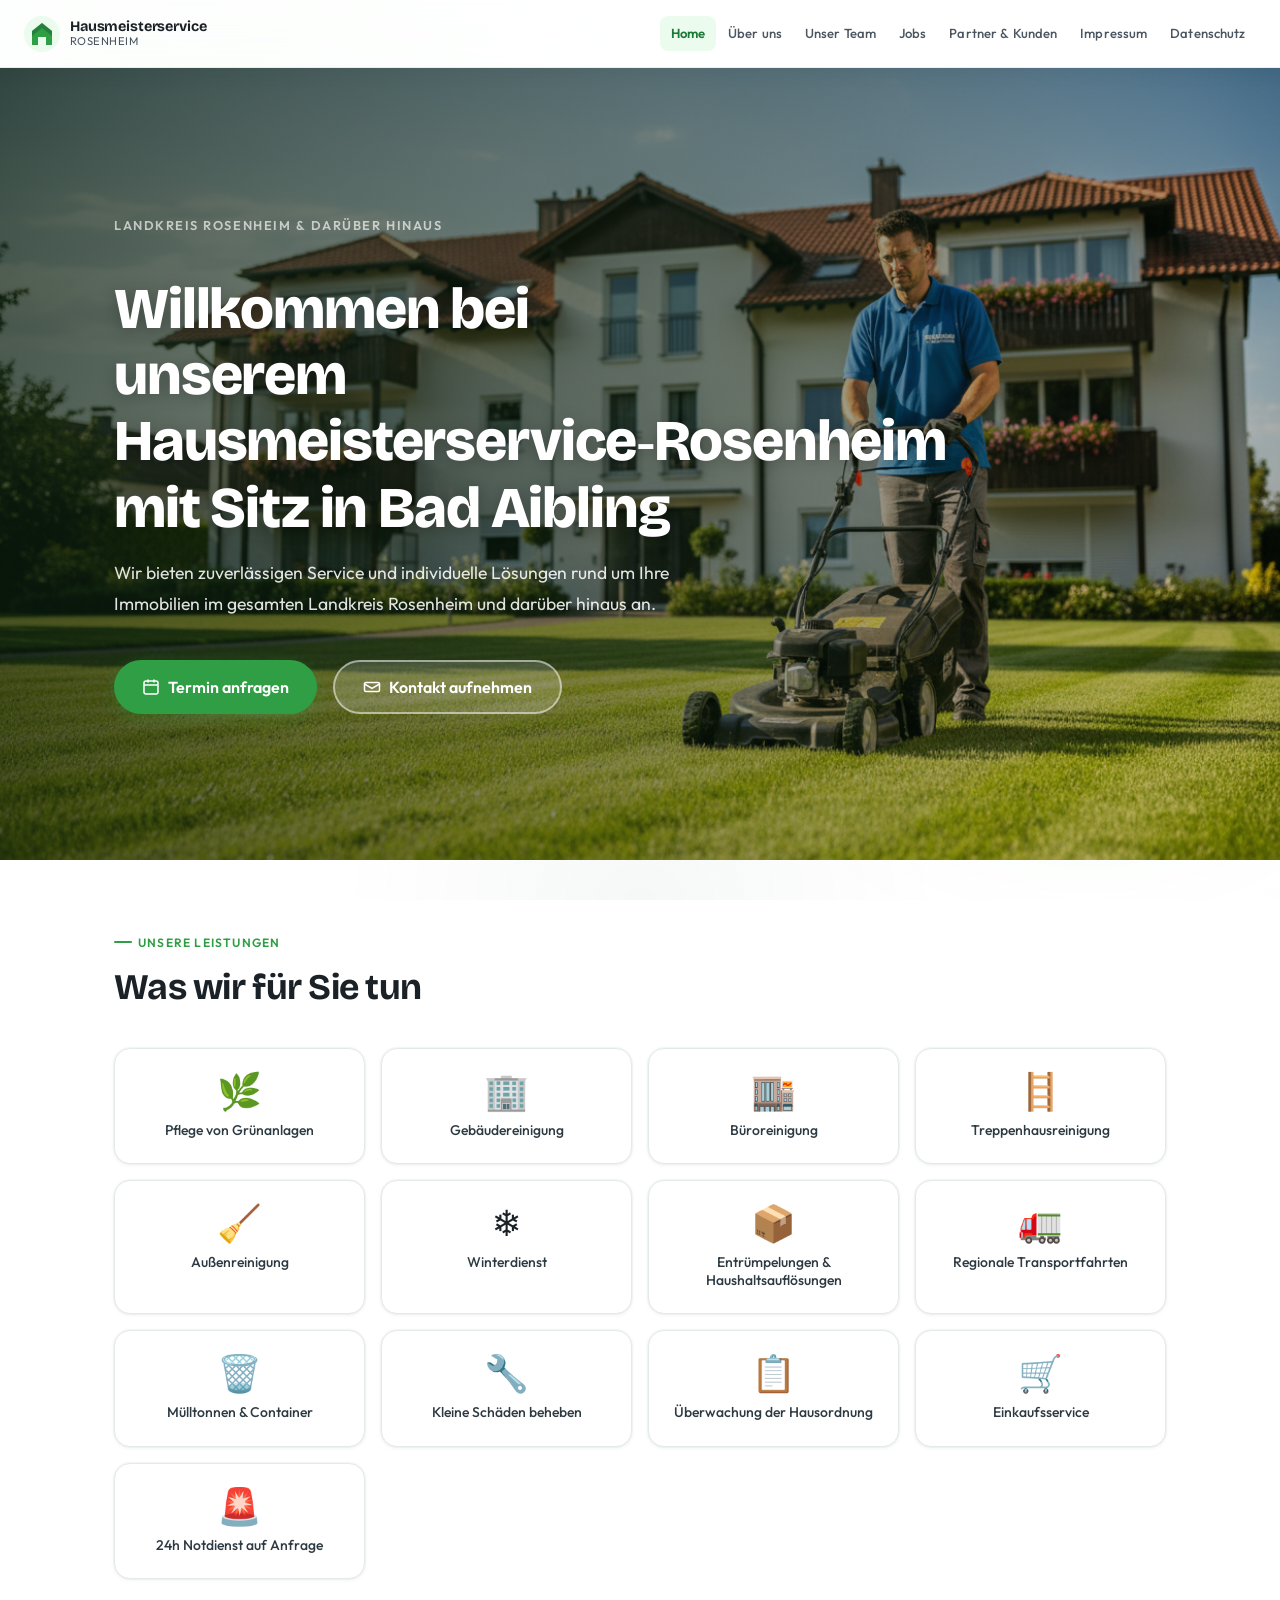
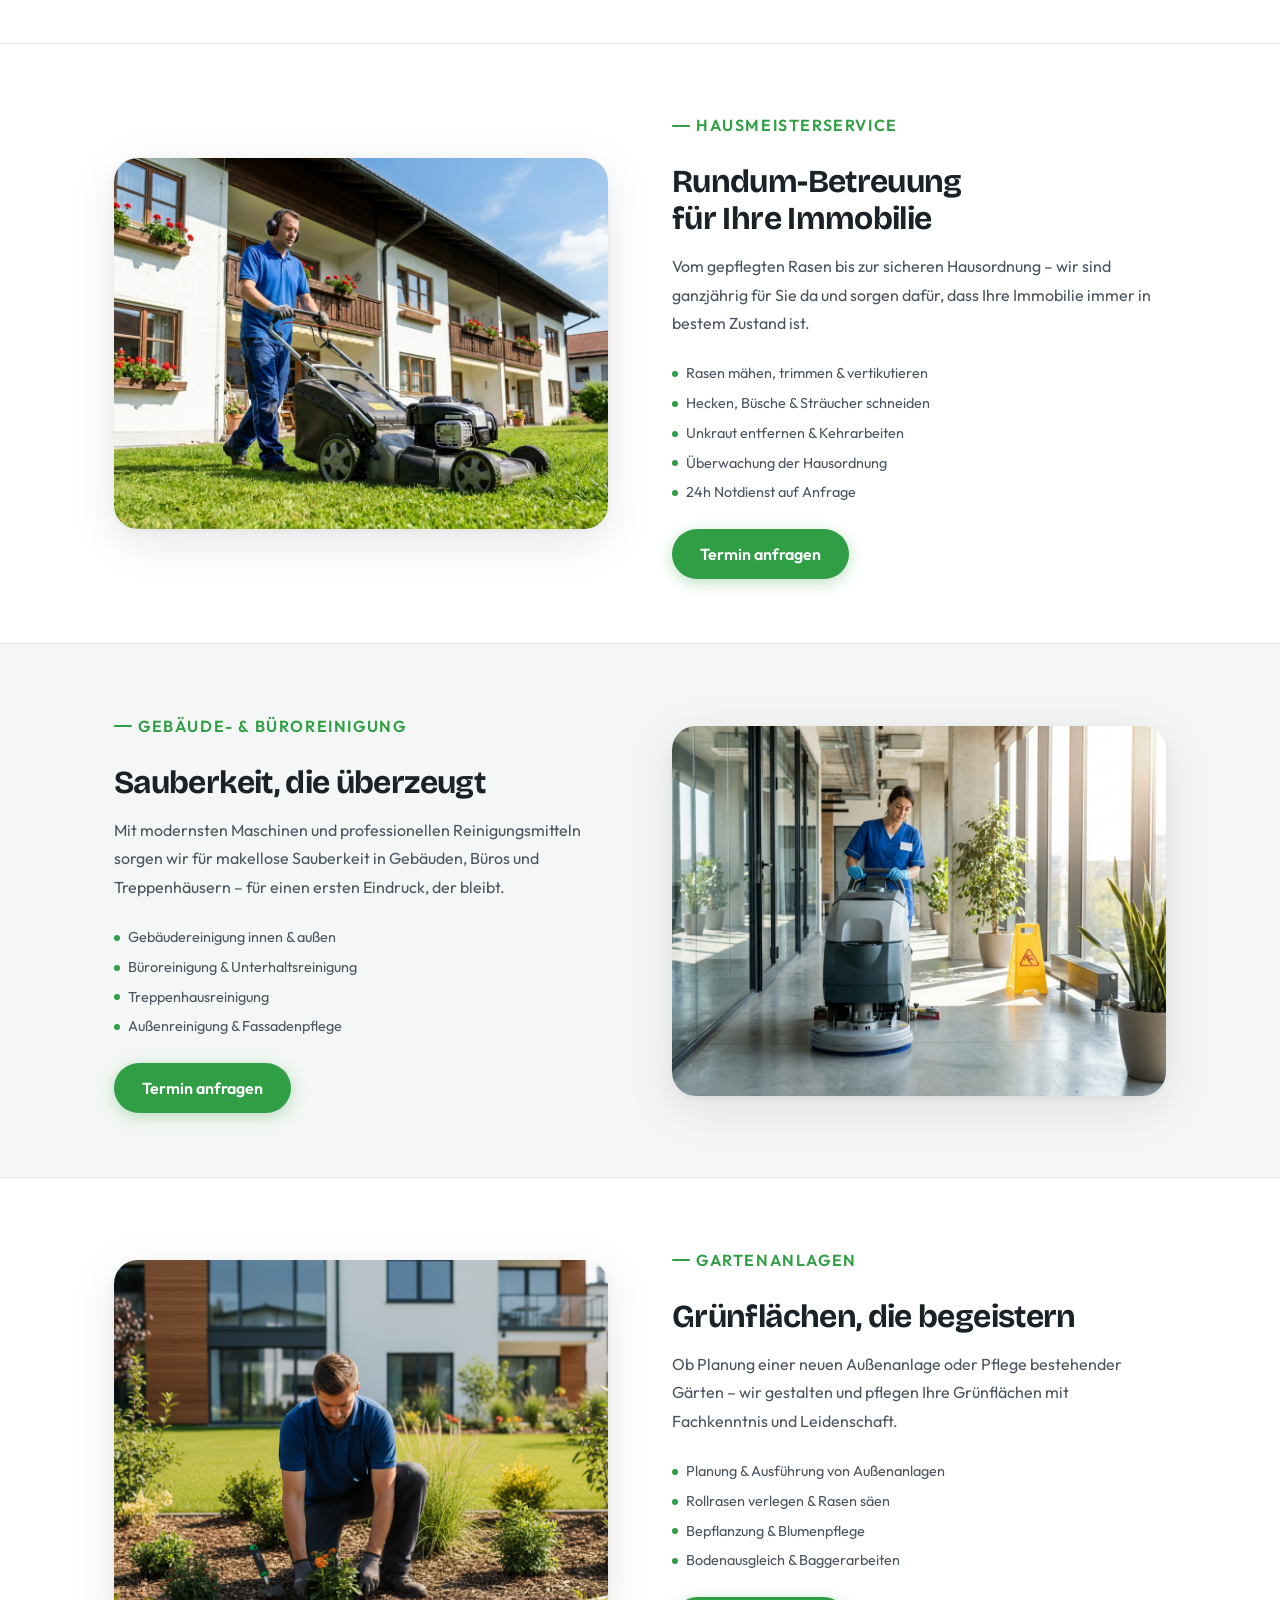
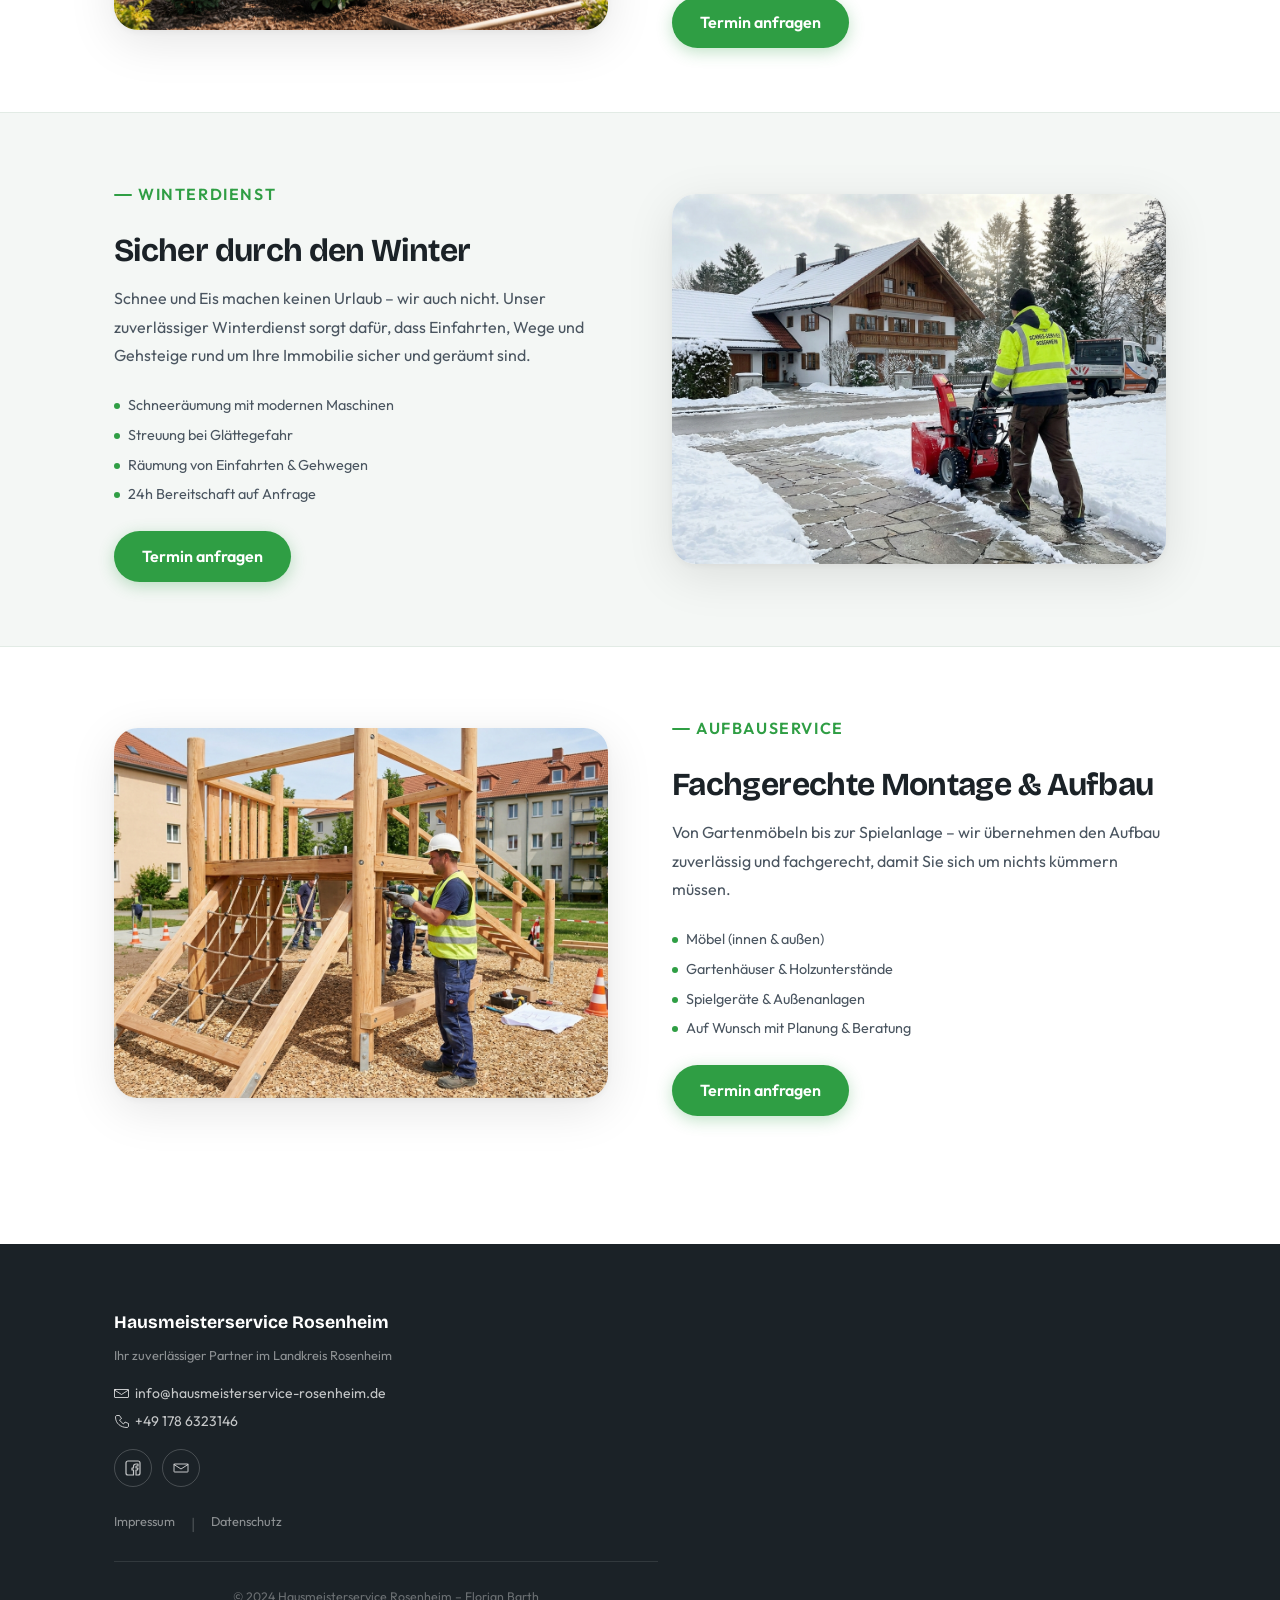
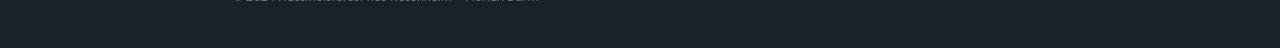
==== commit f2bb7c6d: "Remove Galerie from navigation on all pages Co-Authored-By: Claude Sonnet 4.6 <noreply@anthropic.com" ====
--- a/index.html
+++ b/index.html
@@ -32,7 +32,6 @@
       <ul class="nav-links" role="list">
         <li><a href="index.html" aria-current="page">Home</a></li>
         <li><a href="ueber-uns.html">Über uns</a></li>
-        <li><a href="galerie.html">Galerie</a></li>
         <li><a href="unser-team.html">Unser Team</a></li>
         <li><a href="jobs.html">Jobs</a></li>
         <li><a href="partner.html">Partner &amp; Kunden</a></li>
@@ -58,7 +57,6 @@
     <ul role="list">
       <li><a href="index.html" aria-current="page">Home</a></li>
       <li><a href="ueber-uns.html">Über uns</a></li>
-      <li><a href="galerie.html">Galerie</a></li>
       <li><a href="unser-team.html">Unser Team</a></li>
       <li><a href="jobs.html">Jobs</a></li>
       <li><a href="partner.html">Partner &amp; Kunden</a></li>
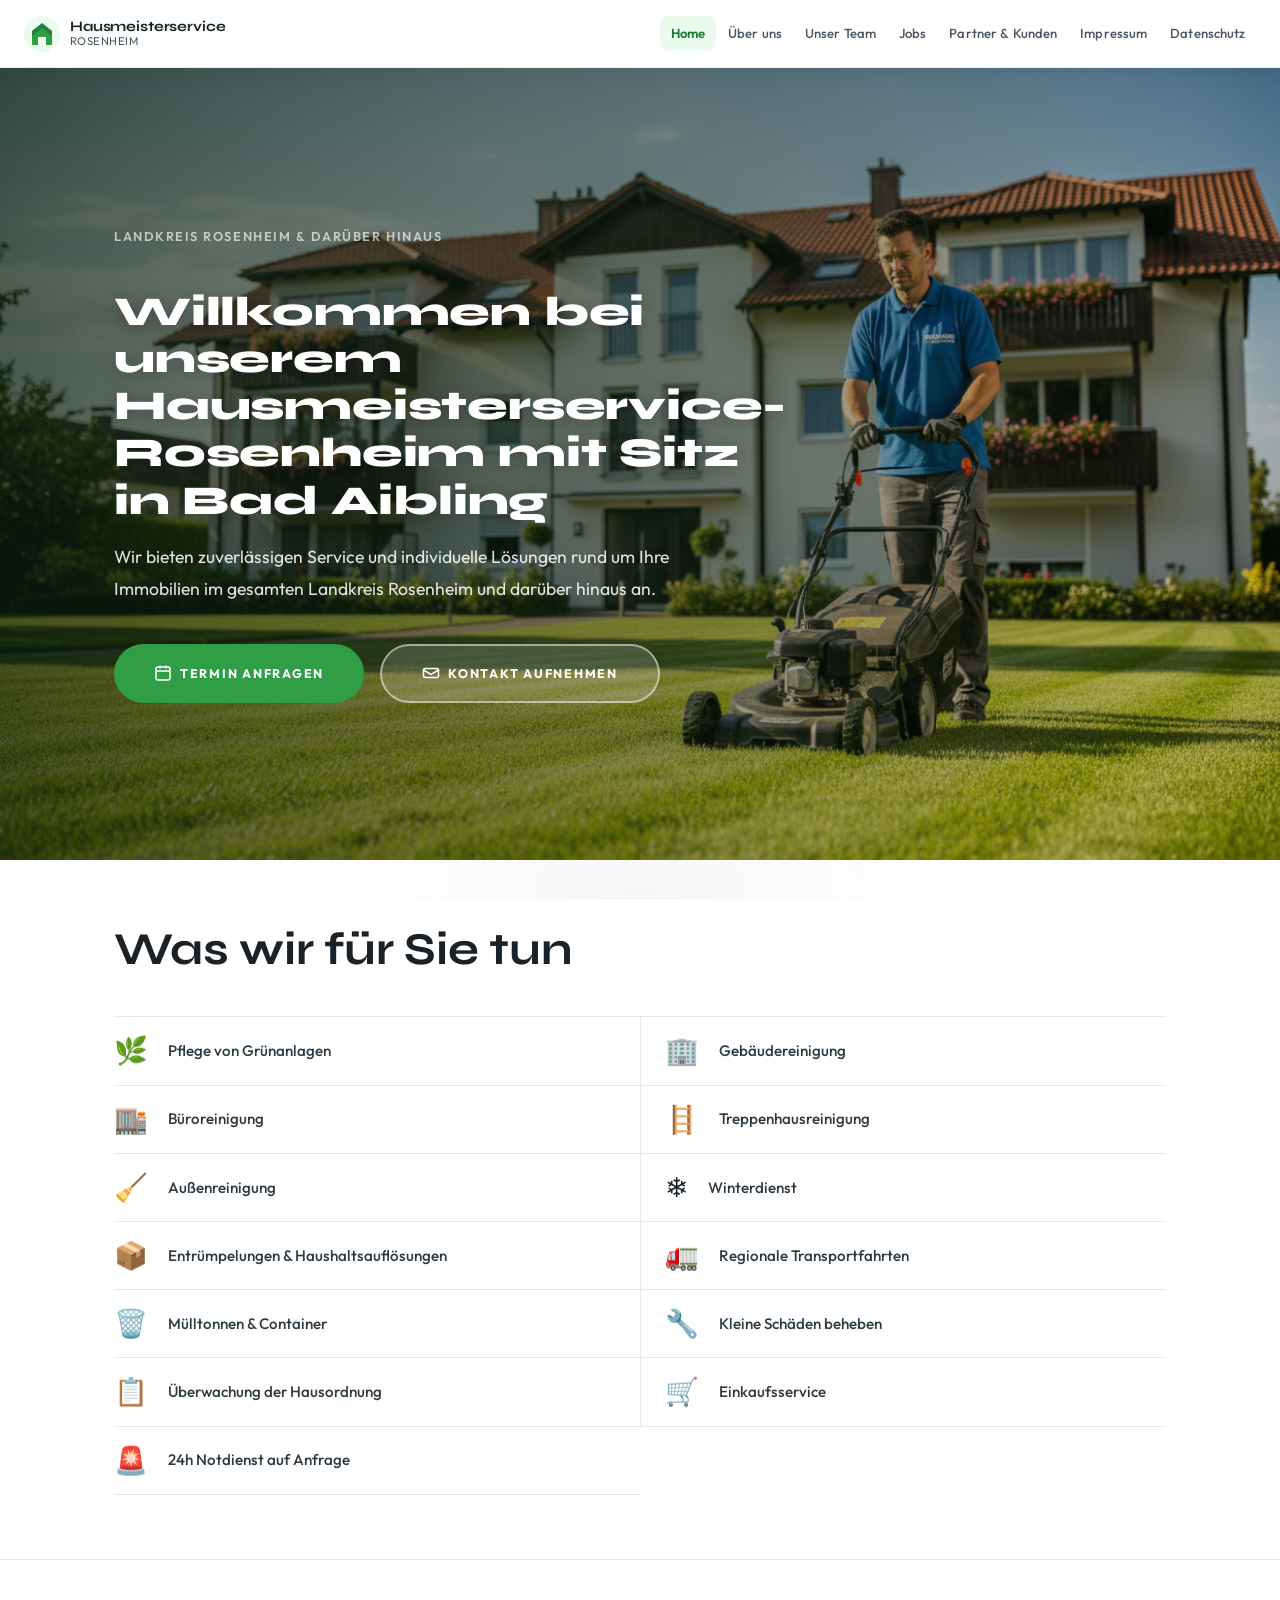
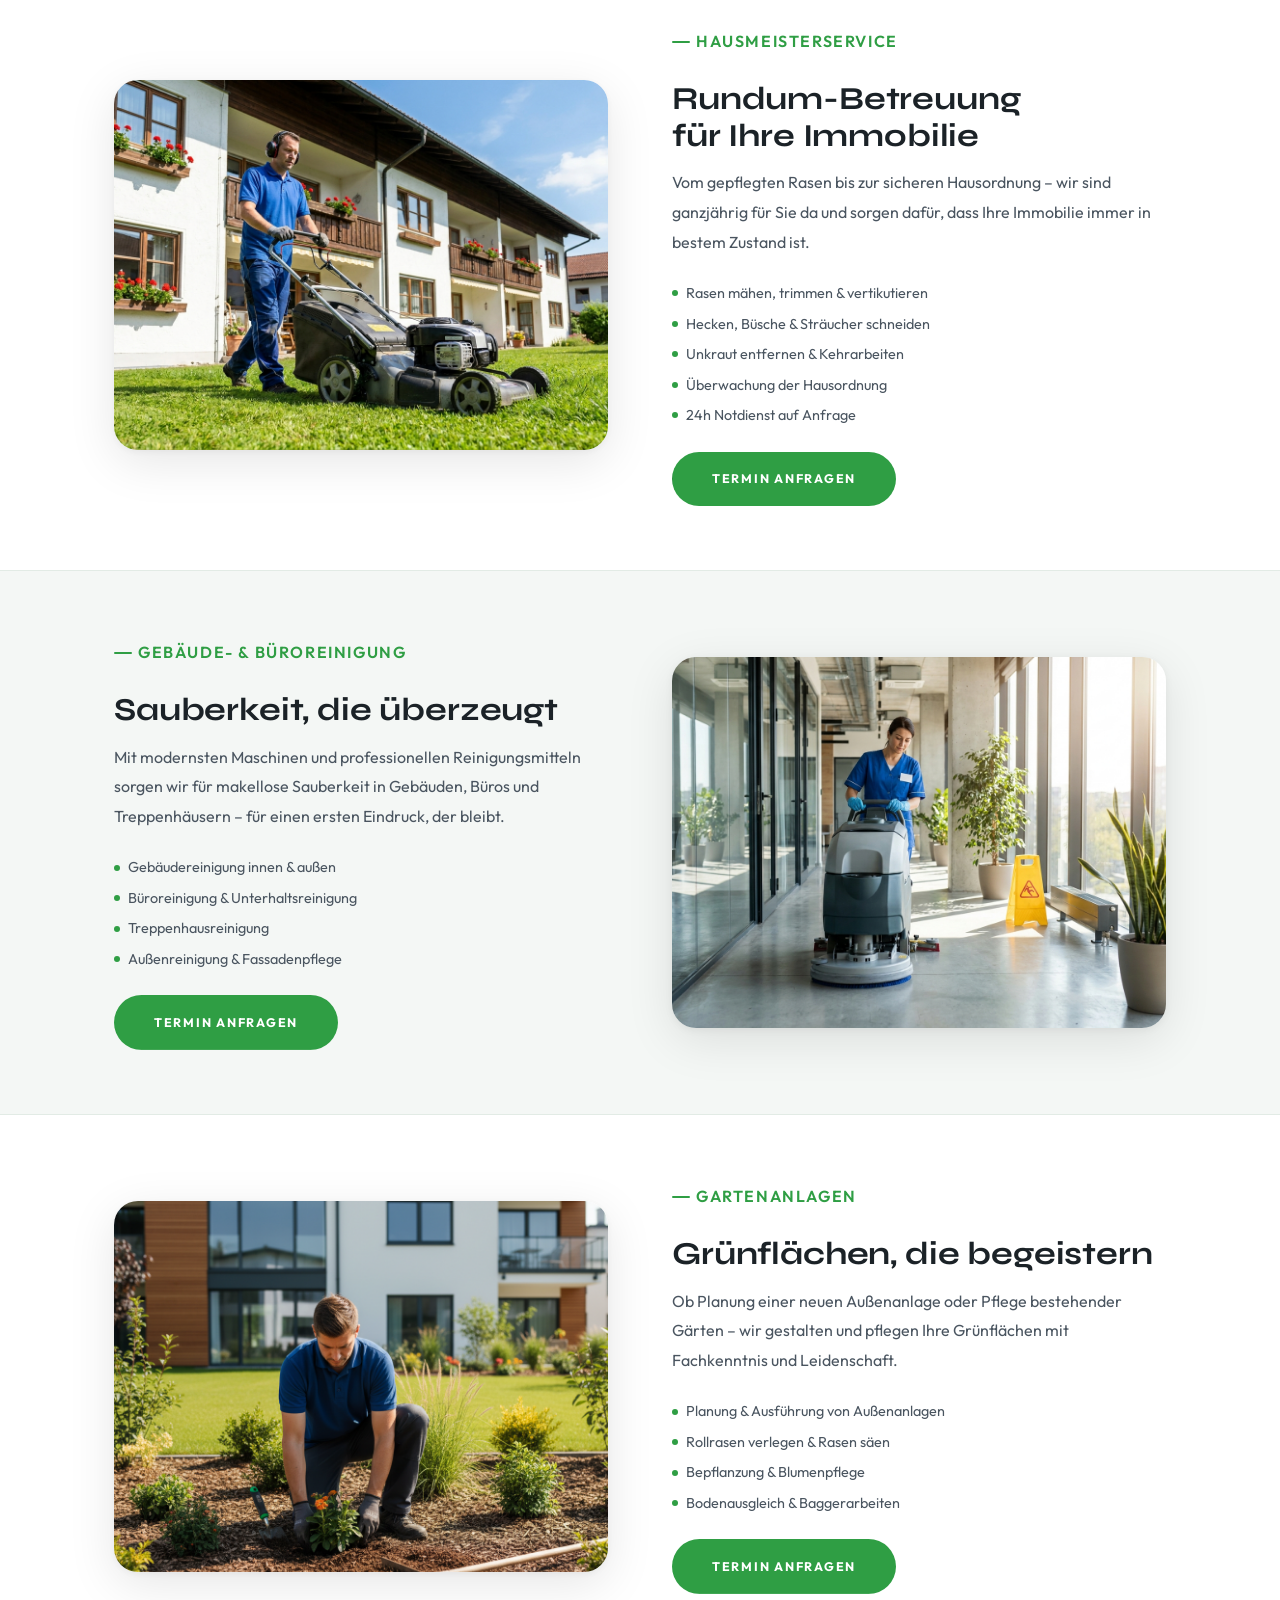
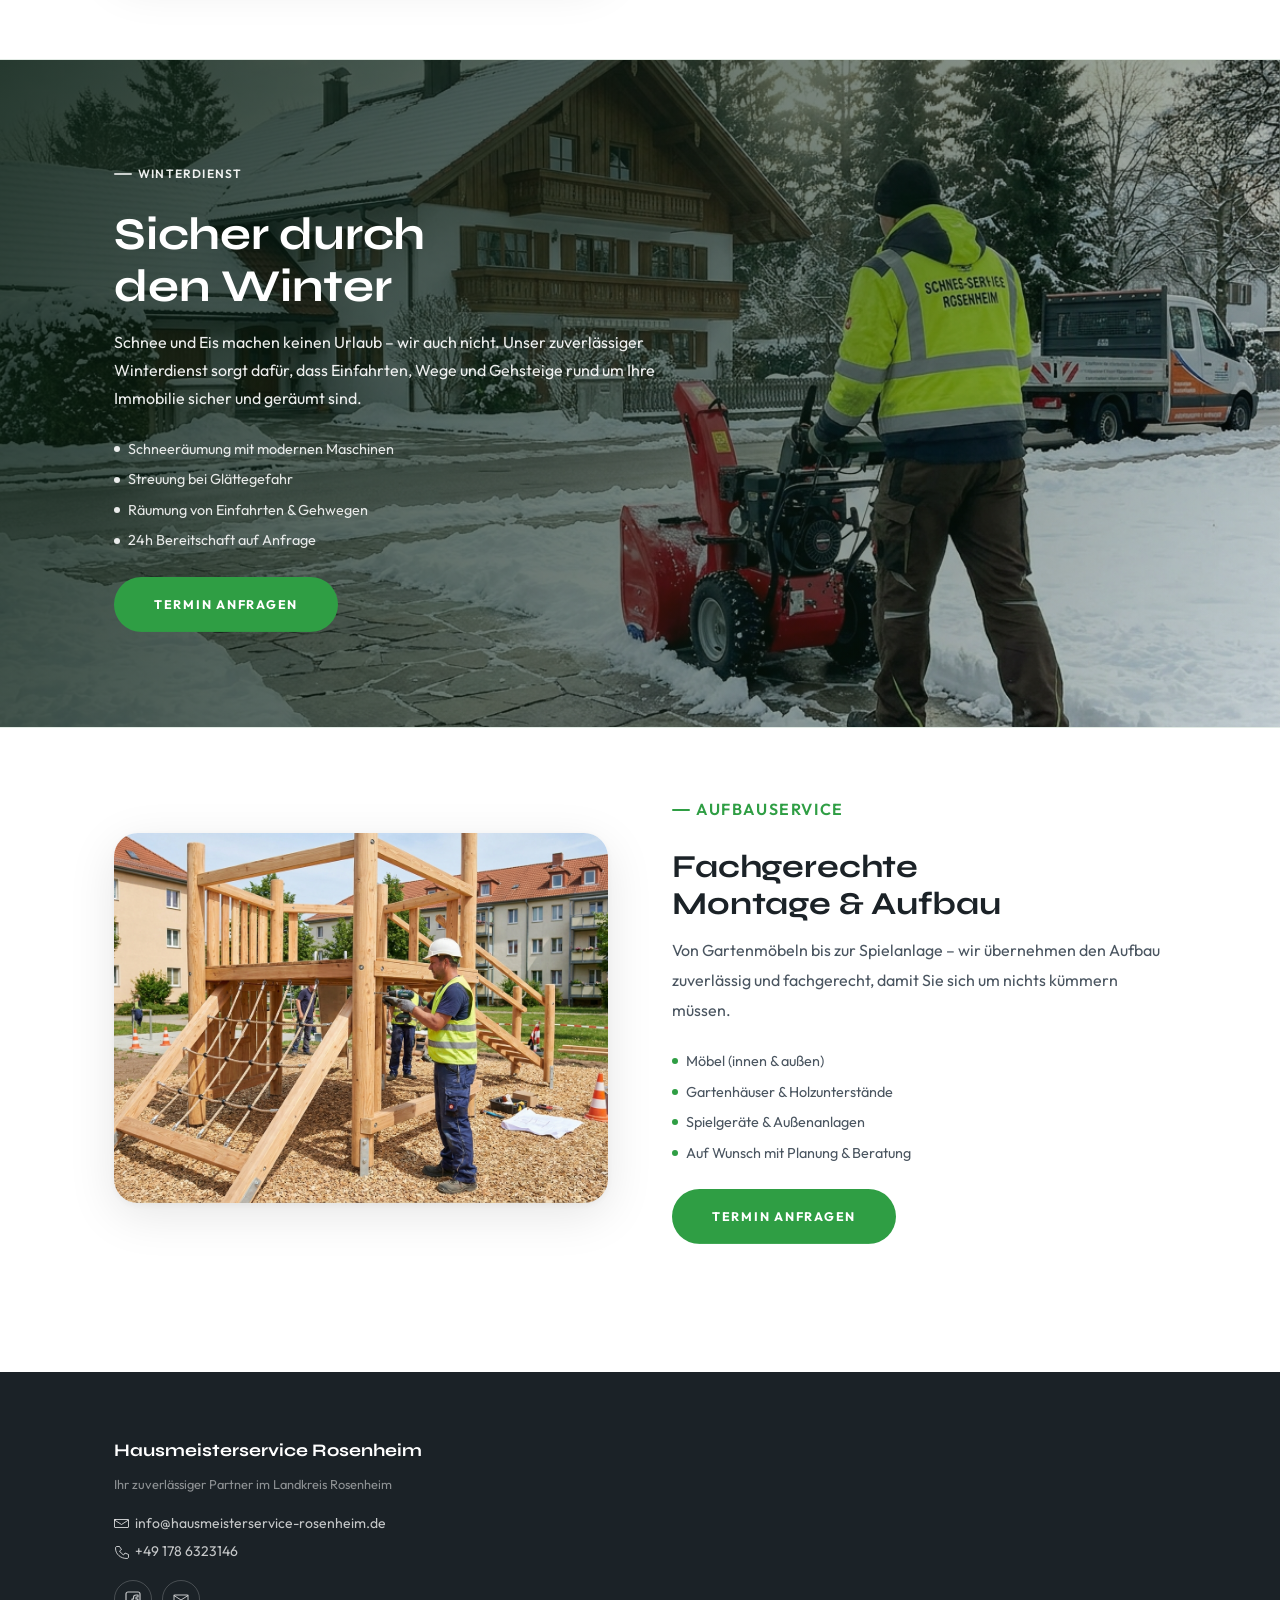
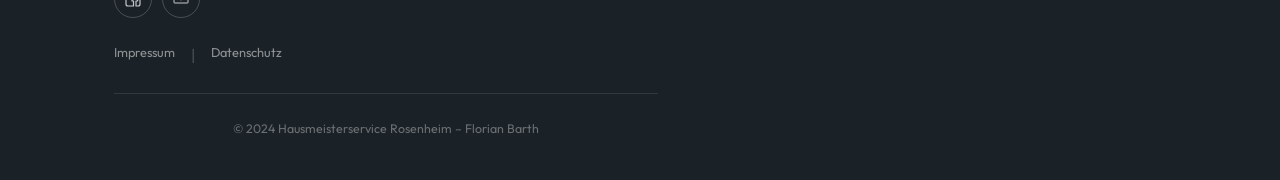
==== commit 49995374: "design overhaul: buttons, fonts, animations, favicon - Syne 800 als Display-Font (ersetzt Bricolage " ====
--- a/index.html
+++ b/index.html
@@ -4,11 +4,12 @@
   <meta charset="UTF-8">
   <meta name="viewport" content="width=device-width, initial-scale=1.0">
   <meta name="theme-color" content="#ffffff">
+  <link rel="icon" href="favicon.svg" type="image/svg+xml">
   <meta name="description" content="Hausmeisterservice Rosenheim mit Sitz in Bad Aibling – zuverlässige Hausmeister- und Reinigungsdienstleistungen im gesamten Landkreis Rosenheim.">
   <title>Hausmeisterservice Rosenheim – Home</title>
   <link rel="preconnect" href="https://fonts.googleapis.com">
   <link rel="preconnect" href="https://fonts.gstatic.com" crossorigin>
-  <link href="https://fonts.googleapis.com/css2?family=Bricolage+Grotesque:opsz,wght@12..96,400;12..96,600;12..96,700;12..96,800&family=Outfit:wght@300;400;500;600&display=swap" rel="stylesheet">
+  <link href="https://fonts.googleapis.com/css2?family=Syne:wght@500;600;700;800&family=Outfit:wght@300;400;500;600&display=swap" rel="stylesheet">
   <link rel="stylesheet" href="styles.css">
 </head>
 <body>
@@ -77,7 +78,7 @@
       <div class="hero-fullwidth-content">
         <div class="hero-fullwidth-text">
           <p class="hero-eyebrow reveal reveal-1">Landkreis Rosenheim &amp; darüber hinaus</p>
-          <h1 class="reveal reveal-2">Willkommen bei unserem Hausmeisterservice&#8209;Rosenheim mit Sitz in Bad Aibling</h1>
+          <h1 class="reveal reveal-2">Willkommen bei unserem Hausmeisterservice-Rosenheim mit Sitz in Bad Aibling</h1>
           <p class="reveal reveal-3">Wir bieten zuverlässigen Service und individuelle Lösungen rund um Ihre Immobilien im gesamten Landkreis Rosenheim und darüber hinaus an.</p>
           <div class="reveal reveal-4" style="display:flex; gap:1rem; flex-wrap:wrap;">
             <a href="mailto:info@hausmeisterservice-rosenheim.de?subject=Terminanfrage" class="btn btn-primary">
@@ -94,9 +95,8 @@
     </section>
 
     <!-- Leistungen -->
-    <section>
+    <section class="section-reveal">
       <div class="container">
-        <p class="section-label">Unsere Leistungen</p>
         <h2>Was wir für Sie tun</h2>
         <div class="service-grid">
           <div class="service-tile">
@@ -159,12 +159,12 @@
     <div class="service-showcase">
 
       <!-- 1. Hausmeisterservice -->
-      <div class="showcase-section">
+      <div class="showcase-section section-reveal">
         <div class="showcase-inner">
-          <div class="showcase-image reveal">
+          <div class="showcase-image">
             <img src="images/galerie-2.jpg" alt="Hausmeister mäht Rasen vor bayerischem Einfamilienhaus" width="800" height="600" loading="lazy">
           </div>
-          <div class="showcase-text reveal">
+          <div class="showcase-text">
             <p class="section-label">Hausmeisterservice</p>
             <h2>Rundum-Betreuung für Ihre Immobilie</h2>
             <p>Vom gepflegten Rasen bis zur sicheren Hausordnung – wir sind ganzjährig für Sie da und sorgen dafür, dass Ihre Immobilie immer in bestem Zustand ist.</p>
@@ -181,12 +181,12 @@
       </div>
 
       <!-- 2. Gebäude- & Büroreinigung -->
-      <div class="showcase-section">
+      <div class="showcase-section section-reveal">
         <div class="showcase-inner">
-          <div class="showcase-image reveal">
+          <div class="showcase-image">
             <img src="images/galerie-1.jpg" alt="Professionelle Gebäudereinigung mit Scheuersaugmaschine" width="800" height="600" loading="lazy">
           </div>
-          <div class="showcase-text reveal">
+          <div class="showcase-text">
             <p class="section-label">Gebäude- &amp; Büroreinigung</p>
             <h2>Sauberkeit, die überzeugt</h2>
             <p>Mit modernsten Maschinen und professionellen Reinigungsmitteln sorgen wir für makellose Sauberkeit in Gebäuden, Büros und Treppenhäusern – für einen ersten Eindruck, der bleibt.</p>
@@ -202,12 +202,12 @@
       </div>
 
       <!-- 3. Gartenanlagen -->
-      <div class="showcase-section">
+      <div class="showcase-section section-reveal">
         <div class="showcase-inner">
-          <div class="showcase-image reveal">
+          <div class="showcase-image">
             <img src="images/galerie-6.jpg" alt="Gärtner bepflanzt Außenanlage vor modernem Mehrfamilienhaus" width="800" height="600" loading="lazy">
           </div>
-          <div class="showcase-text reveal">
+          <div class="showcase-text">
             <p class="section-label">Gartenanlagen</p>
             <h2>Grünflächen, die begeistern</h2>
             <p>Ob Planung einer neuen Außenanlage oder Pflege bestehender Gärten – wir gestalten und pflegen Ihre Grünflächen mit Fachkenntnis und Leidenschaft.</p>
@@ -222,34 +222,31 @@
         </div>
       </div>
 
-      <!-- 4. Winterdienst -->
-      <div class="showcase-section">
+      <!-- 4. Winterdienst — Fullbleed -->
+      <div class="showcase-section showcase-fullbleed section-reveal">
+        <img src="images/galerie-4.jpg" alt="Winterdienst – Schneeräumung mit Schneefräse in Rosenheim" class="showcase-fullbleed-bg" loading="lazy">
+        <div class="showcase-fullbleed-overlay" aria-hidden="true"></div>
+        <div class="showcase-fullbleed-content">
+          <p class="section-label section-label--light">Winterdienst</p>
+          <h2>Sicher durch den Winter</h2>
+          <p>Schnee und Eis machen keinen Urlaub – wir auch nicht. Unser zuverlässiger Winterdienst sorgt dafür, dass Einfahrten, Wege und Gehsteige rund um Ihre Immobilie sicher und geräumt sind.</p>
+          <ul class="showcase-list showcase-list--light">
+            <li>Schneeräumung mit modernen Maschinen</li>
+            <li>Streuung bei Glättegefahr</li>
+            <li>Räumung von Einfahrten &amp; Gehwegen</li>
+            <li>24h Bereitschaft auf Anfrage</li>
+          </ul>
+          <a href="mailto:info@hausmeisterservice-rosenheim.de?subject=Terminanfrage" class="btn btn-primary">Termin anfragen</a>
+        </div>
+      </div>
+
+      <!-- 5. Aufbauservice -->
+      <div class="showcase-section section-reveal">
         <div class="showcase-inner">
-          <div class="showcase-image reveal">
-            <img src="images/galerie-4.jpg" alt="Winterdienst – Schneeräumung mit Schneefräse in Rosenheim" width="800" height="600" loading="lazy">
-          </div>
-          <div class="showcase-text reveal">
-            <p class="section-label">Winterdienst</p>
-            <h2>Sicher durch den Winter</h2>
-            <p>Schnee und Eis machen keinen Urlaub – wir auch nicht. Unser zuverlässiger Winterdienst sorgt dafür, dass Einfahrten, Wege und Gehsteige rund um Ihre Immobilie sicher und geräumt sind.</p>
-            <ul class="showcase-list">
-              <li>Schneeräumung mit modernen Maschinen</li>
-              <li>Streuung bei Glättegefahr</li>
-              <li>Räumung von Einfahrten &amp; Gehwegen</li>
-              <li>24h Bereitschaft auf Anfrage</li>
-            </ul>
-            <a href="mailto:info@hausmeisterservice-rosenheim.de?subject=Terminanfrage" class="btn btn-primary">Termin anfragen</a>
-          </div>
-        </div>
-      </div>
-
-      <!-- 5. Aufbauservice -->
-      <div class="showcase-section">
-        <div class="showcase-inner">
-          <div class="showcase-image reveal">
+          <div class="showcase-image">
             <img src="images/galerie-3.jpg" alt="Aufbau einer Holz-Spielanlage auf einem Spielplatz" width="800" height="600" loading="lazy">
           </div>
-          <div class="showcase-text reveal">
+          <div class="showcase-text">
             <p class="section-label">Aufbauservice</p>
             <h2>Fachgerechte Montage &amp; Aufbau</h2>
             <p>Von Gartenmöbeln bis zur Spielanlage – wir übernehmen den Aufbau zuverlässig und fachgerecht, damit Sie sich um nichts kümmern müssen.</p>
--- a/styles.css
+++ b/styles.css
@@ -4,7 +4,7 @@
    ============================================================ */
 
 /* ── Google Fonts preload hint (also declared in HTML <link>) ── */
-@import url('https://fonts.googleapis.com/css2?family=Bricolage+Grotesque:opsz,wght@12..96,400;12..96,600;12..96,700;12..96,800&family=Outfit:wght@300;400;500;600&display=swap');
+@import url('https://fonts.googleapis.com/css2?family=Syne:wght@500;600;700;800&family=Outfit:wght@300;400;500;600&display=swap');
 
 /* ── Design Tokens ─────────────────────────────────────────── */
 :root {
@@ -26,7 +26,7 @@
   --haze-border: #e2ebe5;
 
   /* Typography */
-  --font-display: 'Bricolage Grotesque', Georgia, serif;
+  --font-display: 'Syne', 'Helvetica Neue', sans-serif;
   --font-body:    'Outfit', system-ui, sans-serif;
 
   /* Spacing scale */
@@ -71,7 +71,7 @@
   font-weight: 400;
   color: var(--ink);
   background-color: var(--paper);
-  line-height: 1.65;
+  line-height: 1.7;
   overflow-x: hidden;
   -webkit-tap-highlight-color: transparent;
 }
@@ -288,19 +288,19 @@
   font-family: var(--font-display);
   font-weight: 700;
   line-height: 1.15;
-  letter-spacing: -.02em;
+  letter-spacing: -.005em;
   text-wrap: balance;
   color: var(--ink);
 }
 
-h1 { font-size: clamp(2rem, 5vw, 3.25rem); font-weight: 800; }
-h2 { font-size: clamp(1.6rem, 3.5vw, 2.25rem); }
-h3 { font-size: clamp(1.1rem, 2.5vw, 1.4rem); font-weight: 600; }
+h1 { font-size: clamp(2.5rem, 6.5vw, 4.5rem); font-weight: 800; }
+h2 { font-size: clamp(2rem, 4.5vw, 2.85rem); font-weight: 700; }
+h3 { font-size: clamp(1.15rem, 2.5vw, 1.4rem); font-weight: 600; }
 
 p {
   color: var(--slate);
   font-size: 1rem;
-  line-height: 1.75;
+  line-height: 1.78;
   max-width: 68ch;
 }
 p + p { margin-top: .875rem; }
@@ -313,39 +313,46 @@
   display: inline-flex;
   align-items: center;
   gap: .5rem;
-  padding: .75rem 1.75rem;
+  padding: 1.05rem 2.5rem;
   border: none;
-  border-radius: var(--r-xl);
+  border-radius: 999px;
   font-family: var(--font-body);
-  font-size: 1rem;
-  font-weight: 600;
+  font-size: .78rem;
+  font-weight: 700;
+  text-transform: uppercase;
+  letter-spacing: .14em;
   text-decoration: none;
   cursor: pointer;
   touch-action: manipulation;
-  transition: background .18s, transform .18s, box-shadow .18s;
+  transition: color .3s var(--ease-out);
 }
 .btn:focus-visible { outline: 2px solid var(--leaf); outline-offset: 3px; }
 .btn:active { transform: scale(.97); }
 
 .btn-primary {
-  background: var(--leaf);
+  background-image: linear-gradient(to right, var(--leaf-deep) 50%, var(--leaf) 50%);
+  background-size: 200% 100%;
+  background-position: right center;
   color: #fff;
-  box-shadow: 0 4px 16px rgba(47,158,68,.30);
+  transition: background-position .4s var(--ease-out), color .3s;
 }
 .btn-primary:hover {
-  background: var(--leaf-dark);
-  box-shadow: 0 6px 24px rgba(47,158,68,.38);
-  transform: translateY(-2px);
+  background-position: left center;
+  color: #fff;
 }
 
 .btn-outline {
-  background: transparent;
+  background-image: linear-gradient(to right, var(--leaf) 50%, transparent 50%);
+  background-size: 200% 100%;
+  background-position: right center;
+  background-color: transparent;
   color: var(--leaf-dark);
-  border: 2px solid var(--leaf);
+  box-shadow: inset 0 0 0 2px var(--leaf);
+  transition: background-position .4s var(--ease-out), color .3s;
 }
 .btn-outline:hover {
-  background: var(--mint);
-  transform: translateY(-2px);
+  background-position: left center;
+  color: #fff;
 }
 
 /* ── Section Labels ────────────────────────────────────────── */
@@ -387,36 +394,44 @@
 /* ── Service Grid (index.html) ─────────────────────────────── */
 .service-grid {
   display: grid;
-  grid-template-columns: repeat(auto-fill, minmax(200px, 1fr));
-  gap: 1rem;
+  grid-template-columns: repeat(2, 1fr);
+  gap: 0;
   margin-top: var(--s-lg);
+  border-top: 1px solid var(--haze-border);
 }
 
 .service-tile {
-  background: var(--paper);
-  border: 1px solid var(--haze-border);
-  border-radius: var(--r-md);
-  padding: 1.5rem 1.25rem;
-  display: flex;
-  flex-direction: column;
-  align-items: center;
-  text-align: center;
-  gap: .75rem;
-  box-shadow: var(--shadow-sm);
-  transition: box-shadow .2s var(--ease-out), transform .2s var(--ease-out), background .2s;
+  background: transparent;
+  border: none;
+  border-bottom: 1px solid var(--haze-border);
+  border-radius: 0;
+  padding: 1.25rem 1.5rem 1.25rem 0;
+  display: flex;
+  flex-direction: row;
+  align-items: center;
+  text-align: left;
+  gap: 1.25rem;
+  box-shadow: none;
+  transition: color .2s ease;
+}
+.service-grid > .service-tile:nth-child(even) {
+  border-left: 1px solid var(--haze-border);
+  padding-left: 1.5rem;
 }
 .service-tile:hover {
-  background: var(--mint);
-  box-shadow: var(--shadow-md);
-  transform: translateY(-4px);
+  background: transparent;
+  transform: none;
+  box-shadow: none;
+  color: var(--leaf-dark);
 }
 .service-tile .tile-icon {
-  font-size: 2.25rem;
+  font-size: 1.7rem;
   line-height: 1;
+  flex-shrink: 0;
 }
 .service-tile .tile-label {
   font-family: var(--font-body);
-  font-size: .875rem;
+  font-size: .95rem;
   font-weight: 500;
   color: var(--ink-soft);
   line-height: 1.3;
@@ -900,7 +915,7 @@
 }
 .hero-fullwidth-text h1 {
   color: #fff;
-  font-size: clamp(2.2rem, 5.5vw, 3.6rem);
+  font-size: clamp(1.8rem, 3.2vw, 2.6rem);
   text-shadow: 0 2px 16px rgba(0,0,0,.25);
   margin-bottom: 1.1rem;
 }
@@ -912,7 +927,7 @@
 }
 @media (max-width: 600px) {
   .hero-fullwidth { height: 75vh; }
-  .hero-fullwidth-text h1 { font-size: 1.9rem; }
+  .hero-fullwidth-text h1 { font-size: clamp(2.4rem, 7vw, 4rem); }
 }
 
 /* ── Hero Split Layout ─────────────────────────────────────── */
@@ -1015,7 +1030,7 @@
 }
 .showcase-text p {
   font-size: 1rem;
-  line-height: 1.8;
+  line-height: 1.85;
   margin-bottom: var(--s-md);
 }
 .showcase-list {
@@ -1095,6 +1110,7 @@
 
 @media (prefers-reduced-motion: reduce) {
   .reveal { animation: none; }
+  .section-reveal { opacity: 1; transform: none; transition: none; }
   * { transition-duration: .01ms !important; animation-duration: .01ms !important; }
 }
 
@@ -1122,7 +1138,11 @@
   :root { --s-xl: 3rem; --s-2xl: 4rem; }
 
   .service-grid {
-    grid-template-columns: repeat(2, 1fr);
+    grid-template-columns: 1fr;
+  }
+  .service-grid > .service-tile:nth-child(even) {
+    border-left: none;
+    padding-left: 0;
   }
 
   .gallery-grid {
@@ -1133,3 +1153,58 @@
     grid-template-columns: repeat(2, 1fr);
   }
 }
+
+/* ── Section Scroll Reveal ─────────────────────────────────── */
+.section-reveal {
+  opacity: 0;
+  transform: translateY(20px);
+  transition: opacity .6s ease-out, transform .6s ease-out;
+  will-change: opacity, transform;
+}
+.section-reveal.is-visible {
+  opacity: 1;
+  transform: translateY(0);
+}
+
+/* ── Showcase Fullbleed (Winterdienst) ─────────────────────── */
+.showcase-fullbleed {
+  position: relative;
+  min-height: 70vh;
+  padding: 0;
+  overflow: hidden;
+  border-top: 1px solid var(--haze-border);
+}
+.showcase-fullbleed-bg {
+  position: absolute;
+  inset: 0;
+  width: 100%;
+  height: 100%;
+  object-fit: cover;
+  object-position: center;
+  z-index: 0;
+  display: block;
+}
+.showcase-fullbleed-overlay {
+  position: absolute;
+  inset: 0;
+  background: linear-gradient(115deg, rgba(8,28,15,.85) 0%, rgba(8,28,15,.5) 60%, rgba(8,28,15,.15) 100%);
+  z-index: 1;
+}
+.showcase-fullbleed-content {
+  position: relative;
+  z-index: 2;
+  max-width: 1100px;
+  margin: 0 auto;
+  padding: var(--s-2xl) var(--s-md);
+}
+.showcase-fullbleed-content > * { max-width: 560px; }
+.showcase-fullbleed-content h2 { color: #fff; margin-bottom: .875rem; }
+.showcase-fullbleed-content p { color: rgba(255,255,255,.92); margin-bottom: var(--s-md); }
+.section-label--light { color: rgba(255,255,255,.75); }
+.section-label--light::before { background: rgba(255,255,255,.75); }
+.showcase-list--light li { color: rgba(255,255,255,.88); }
+.showcase-list--light li::before { background: rgba(255,255,255,.9); }
+
+.service-showcase .showcase-section.showcase-fullbleed {
+  background: transparent;
+}
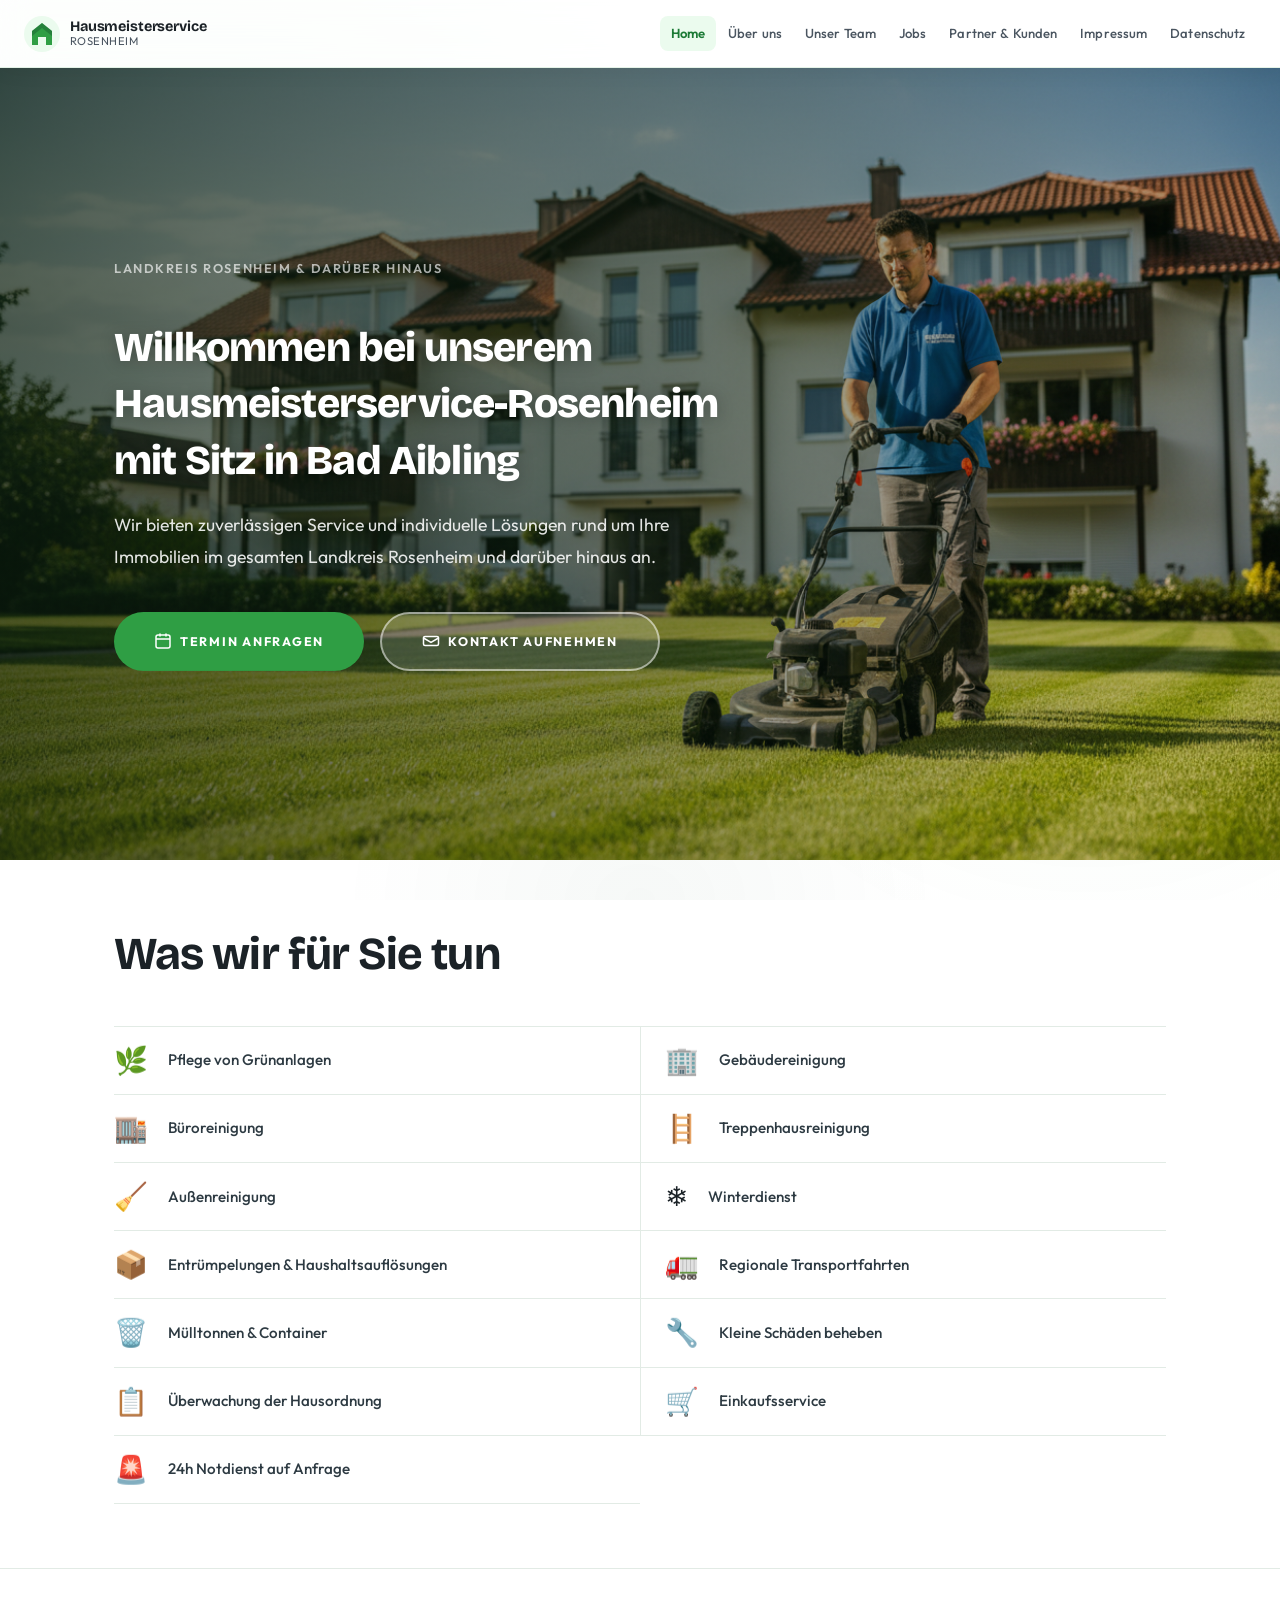
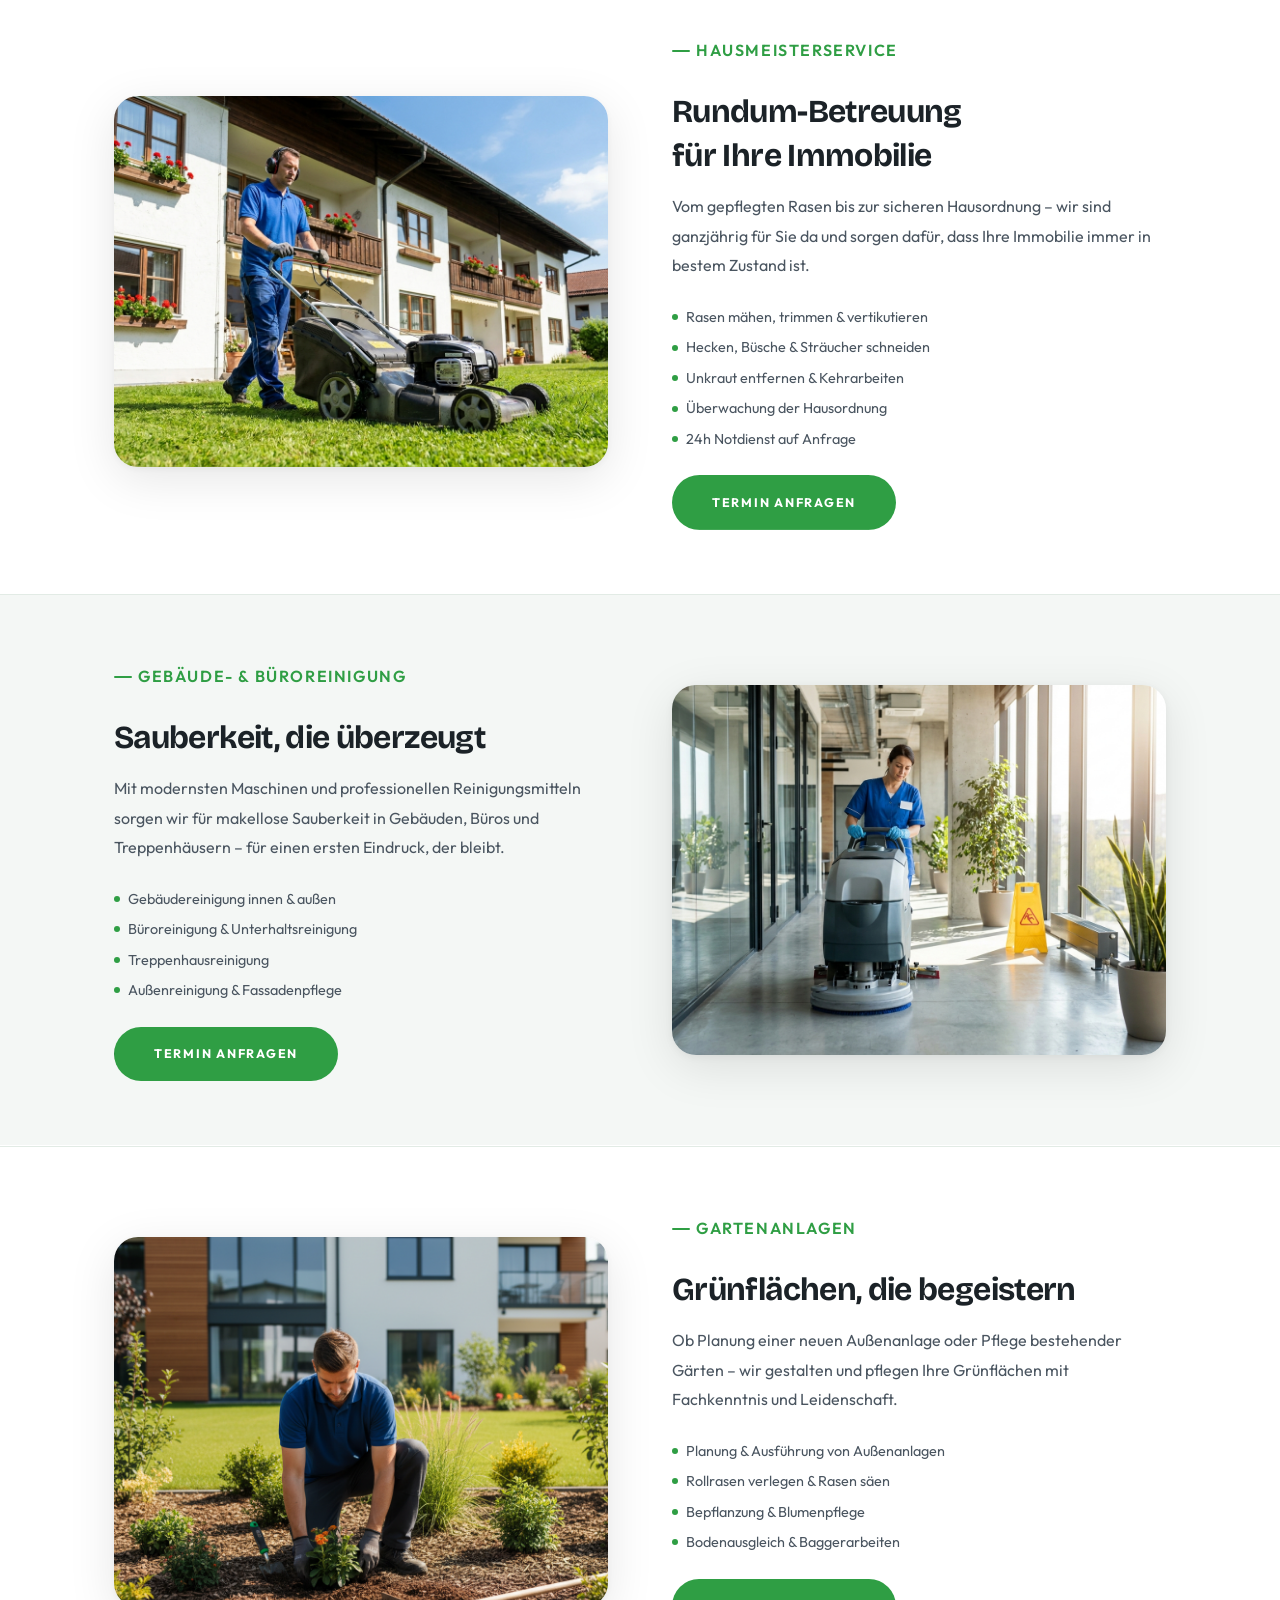
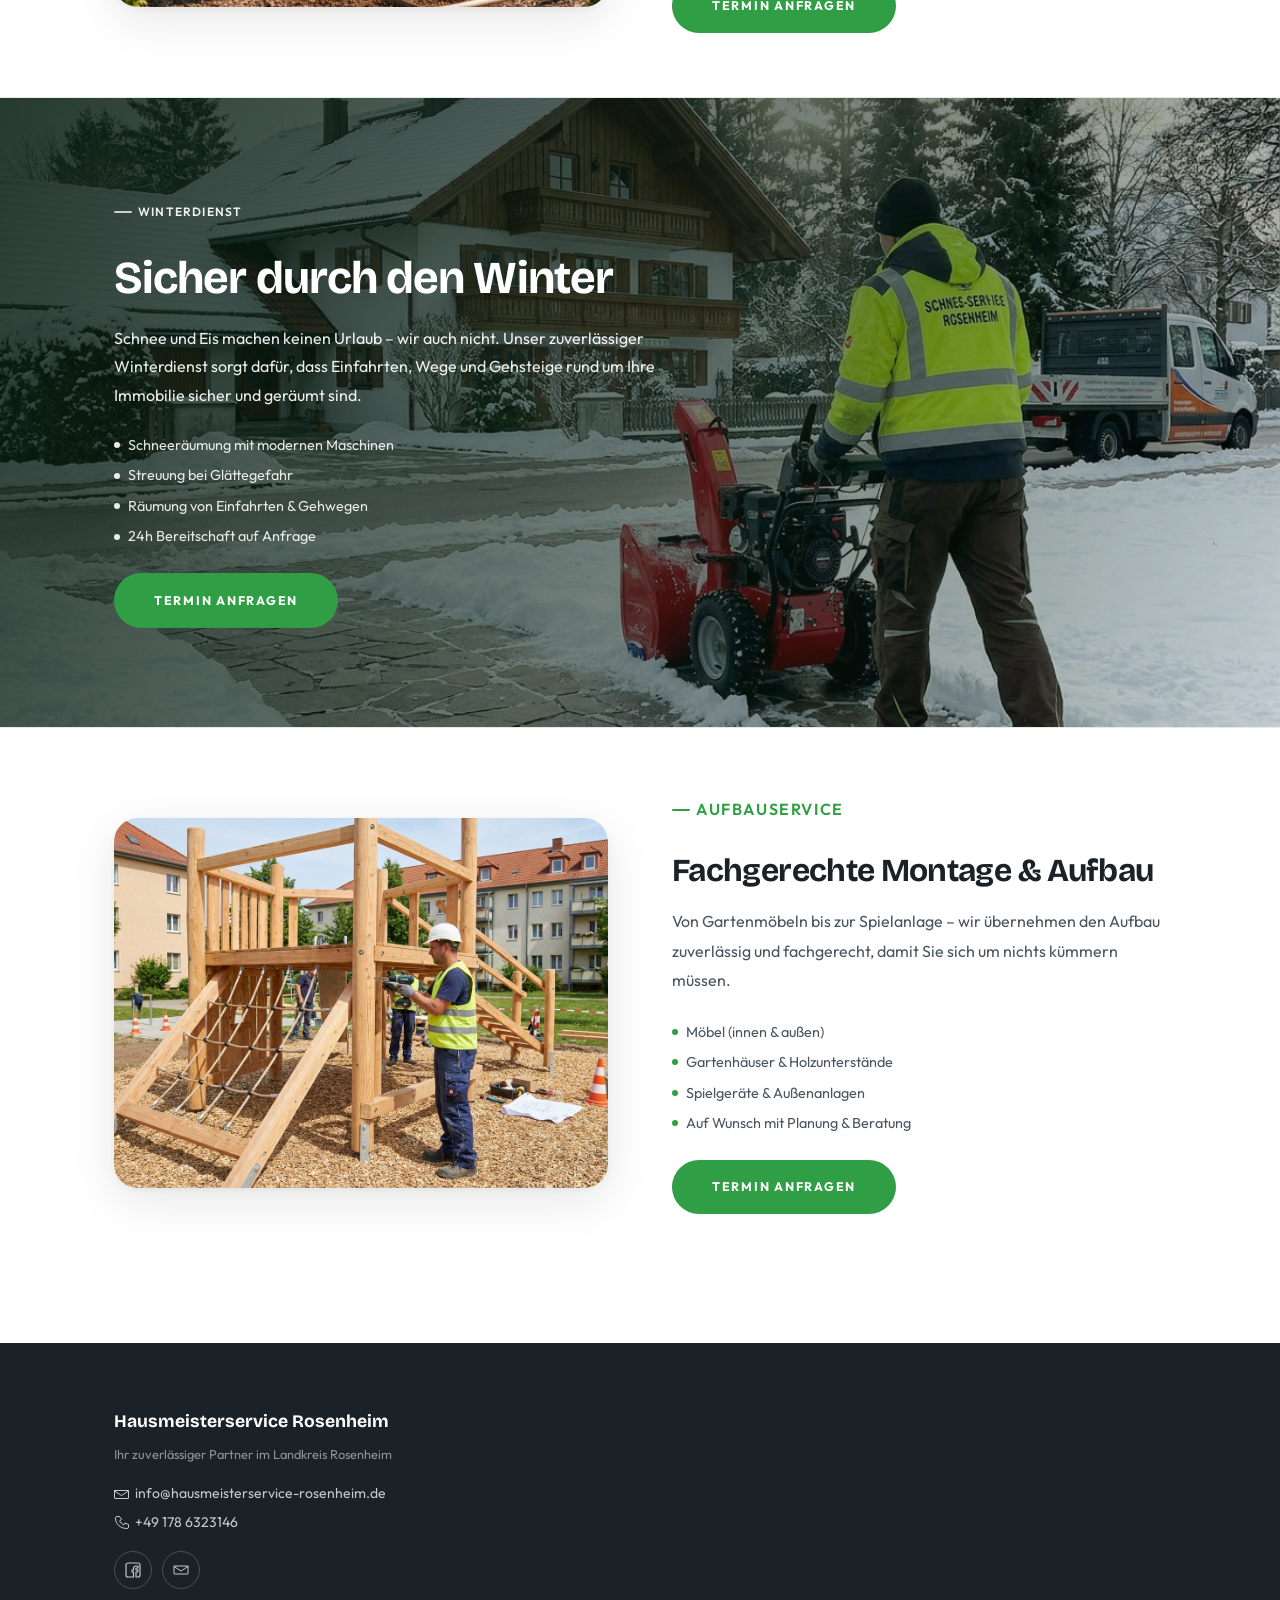
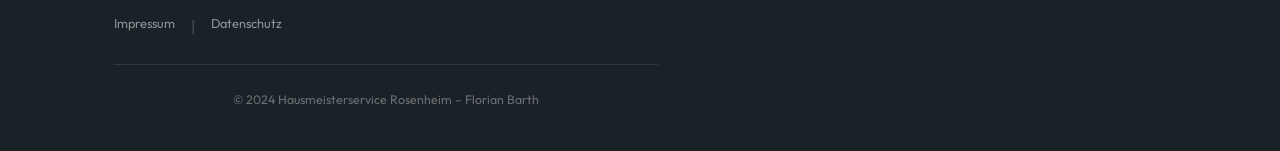
==== commit b82190a6: "revert: switch back to Bricolage Grotesque font (from Syne) Syne at heavy weights has near-closed g-" ====
--- a/index.html
+++ b/index.html
@@ -9,7 +9,7 @@
   <title>Hausmeisterservice Rosenheim – Home</title>
   <link rel="preconnect" href="https://fonts.googleapis.com">
   <link rel="preconnect" href="https://fonts.gstatic.com" crossorigin>
-  <link href="https://fonts.googleapis.com/css2?family=Syne:wght@500;600;700;800&family=Outfit:wght@300;400;500;600&display=swap" rel="stylesheet">
+  <link href="https://fonts.googleapis.com/css2?family=Bricolage+Grotesque:opsz,wght@12..120,400;12..120,500;12..120,600;12..120,700;12..120,800&family=Outfit:wght@300;400;500;600&display=swap" rel="stylesheet">
   <link rel="stylesheet" href="styles.css">
 </head>
 <body>
--- a/styles.css
+++ b/styles.css
@@ -4,7 +4,7 @@
    ============================================================ */
 
 /* ── Google Fonts preload hint (also declared in HTML <link>) ── */
-@import url('https://fonts.googleapis.com/css2?family=Syne:wght@500;600;700;800&family=Outfit:wght@300;400;500;600&display=swap');
+@import url('https://fonts.googleapis.com/css2?family=Bricolage+Grotesque:opsz,wght@12..120,400;12..120,500;12..120,600;12..120,700;12..120,800&family=Outfit:wght@300;400;500;600&display=swap');
 
 /* ── Design Tokens ─────────────────────────────────────────── */
 :root {
@@ -26,7 +26,7 @@
   --haze-border: #e2ebe5;
 
   /* Typography */
-  --font-display: 'Syne', 'Helvetica Neue', sans-serif;
+  --font-display: 'Bricolage Grotesque', 'Helvetica Neue', sans-serif;
   --font-body:    'Outfit', system-ui, sans-serif;
 
   /* Spacing scale */
@@ -287,8 +287,8 @@
 h1, h2, h3, h4, h5 {
   font-family: var(--font-display);
   font-weight: 700;
-  line-height: 1.15;
-  letter-spacing: -.005em;
+  line-height: 1.35;
+  letter-spacing: -.02em;
   text-wrap: balance;
   color: var(--ink);
 }
@@ -324,8 +324,9 @@
   text-decoration: none;
   cursor: pointer;
   touch-action: manipulation;
-  transition: color .3s var(--ease-out);
-}
+  transition: color .3s var(--ease-out), transform .2s var(--ease-out);
+}
+.btn:hover { transform: scale(1.04); }
 .btn:focus-visible { outline: 2px solid var(--leaf); outline-offset: 3px; }
 .btn:active { transform: scale(.97); }
 
@@ -334,11 +335,12 @@
   background-size: 200% 100%;
   background-position: right center;
   color: #fff;
-  transition: background-position .4s var(--ease-out), color .3s;
+  transition: background-position .4s var(--ease-out), color .3s, transform .2s var(--ease-out);
 }
 .btn-primary:hover {
   background-position: left center;
   color: #fff;
+  transform: scale(1.04);
 }
 
 .btn-outline {
@@ -348,11 +350,12 @@
   background-color: transparent;
   color: var(--leaf-dark);
   box-shadow: inset 0 0 0 2px var(--leaf);
-  transition: background-position .4s var(--ease-out), color .3s;
+  transition: background-position .4s var(--ease-out), color .3s, transform .2s var(--ease-out);
 }
 .btn-outline:hover {
   background-position: left center;
   color: #fff;
+  transform: scale(1.04);
 }
 
 /* ── Section Labels ────────────────────────────────────────── */
@@ -469,11 +472,15 @@
 
 /* ── Page Hero (interior pages) ───────────────────────────── */
 .page-hero {
-  padding: var(--s-xl) 0 var(--s-lg);
+  padding: var(--s-xl) 0 var(--s-xl);
   border-bottom: 1px solid var(--haze-border);
   margin-bottom: var(--s-xl);
 }
-.page-hero h1 { margin-bottom: .75rem; }
+.page-hero h1 {
+  font-size: clamp(2rem, 5vw, 3.25rem);
+  line-height: 1.38;
+  margin-bottom: .875rem;
+}
 .page-hero p  { font-size: 1.075rem; }
 
 /* ── Über-uns content ──────────────────────────────────────── */
@@ -874,7 +881,8 @@
   height: 88vh;
   min-height: 520px;
   max-height: 900px;
-  overflow: hidden;
+  /* overflow: hidden removed — image uses position:absolute inset:0 (no clip needed),
+     and overflow:hidden was clipping Syne 800 descenders at the bottom line */
   margin-top: 0;
 }
 .hero-fullwidth-bg {
@@ -916,8 +924,9 @@
 .hero-fullwidth-text h1 {
   color: #fff;
   font-size: clamp(1.8rem, 3.2vw, 2.6rem);
+  line-height: 1.38;
   text-shadow: 0 2px 16px rgba(0,0,0,.25);
-  margin-bottom: 1.1rem;
+  margin-bottom: 1.25rem;
 }
 .hero-fullwidth-text p {
   color: rgba(255,255,255,.88);
@@ -1026,6 +1035,7 @@
 
 .showcase-text h2 {
   font-size: clamp(1.4rem, 3vw, 2rem);
+  line-height: 1.38;
   margin-bottom: .875rem;
 }
 .showcase-text p {
@@ -1198,7 +1208,7 @@
   padding: var(--s-2xl) var(--s-md);
 }
 .showcase-fullbleed-content > * { max-width: 560px; }
-.showcase-fullbleed-content h2 { color: #fff; margin-bottom: .875rem; }
+.showcase-fullbleed-content h2 { color: #fff; line-height: 1.38; margin-bottom: .875rem; }
 .showcase-fullbleed-content p { color: rgba(255,255,255,.92); margin-bottom: var(--s-md); }
 .section-label--light { color: rgba(255,255,255,.75); }
 .section-label--light::before { background: rgba(255,255,255,.75); }
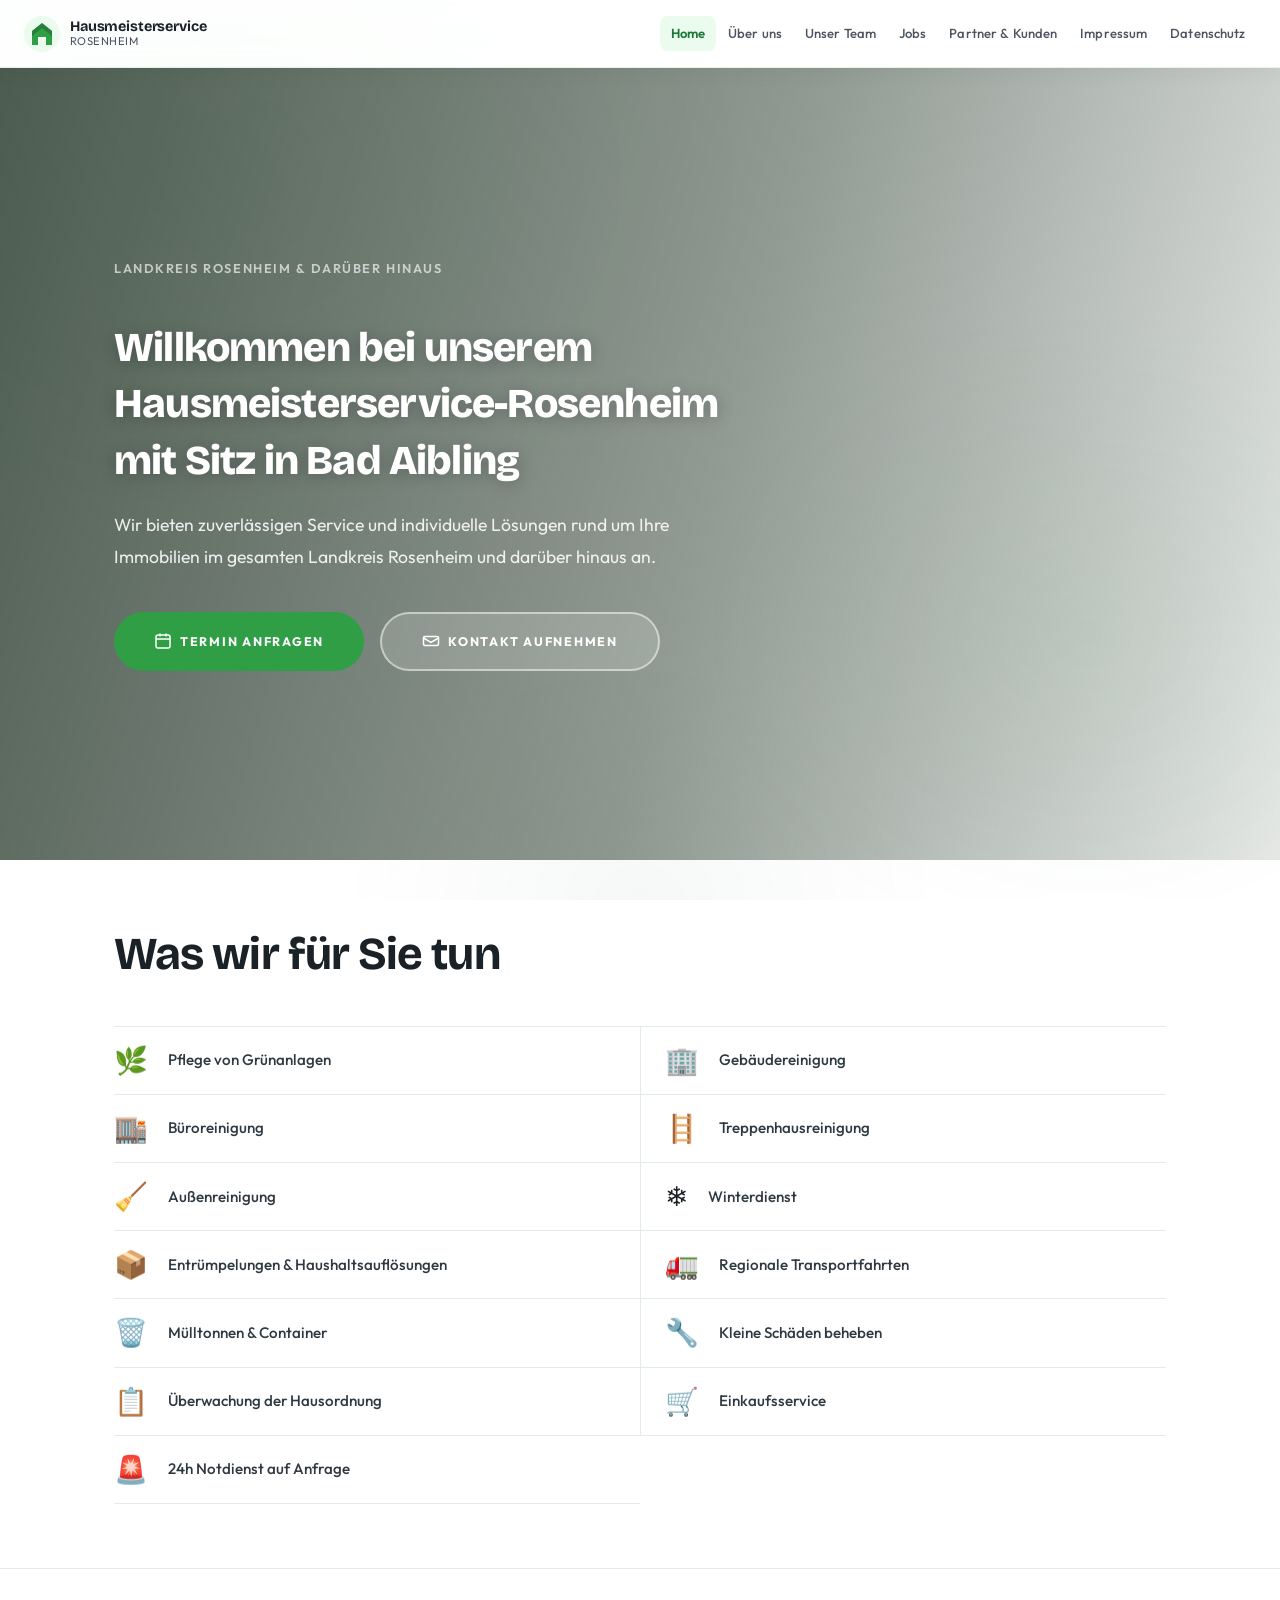
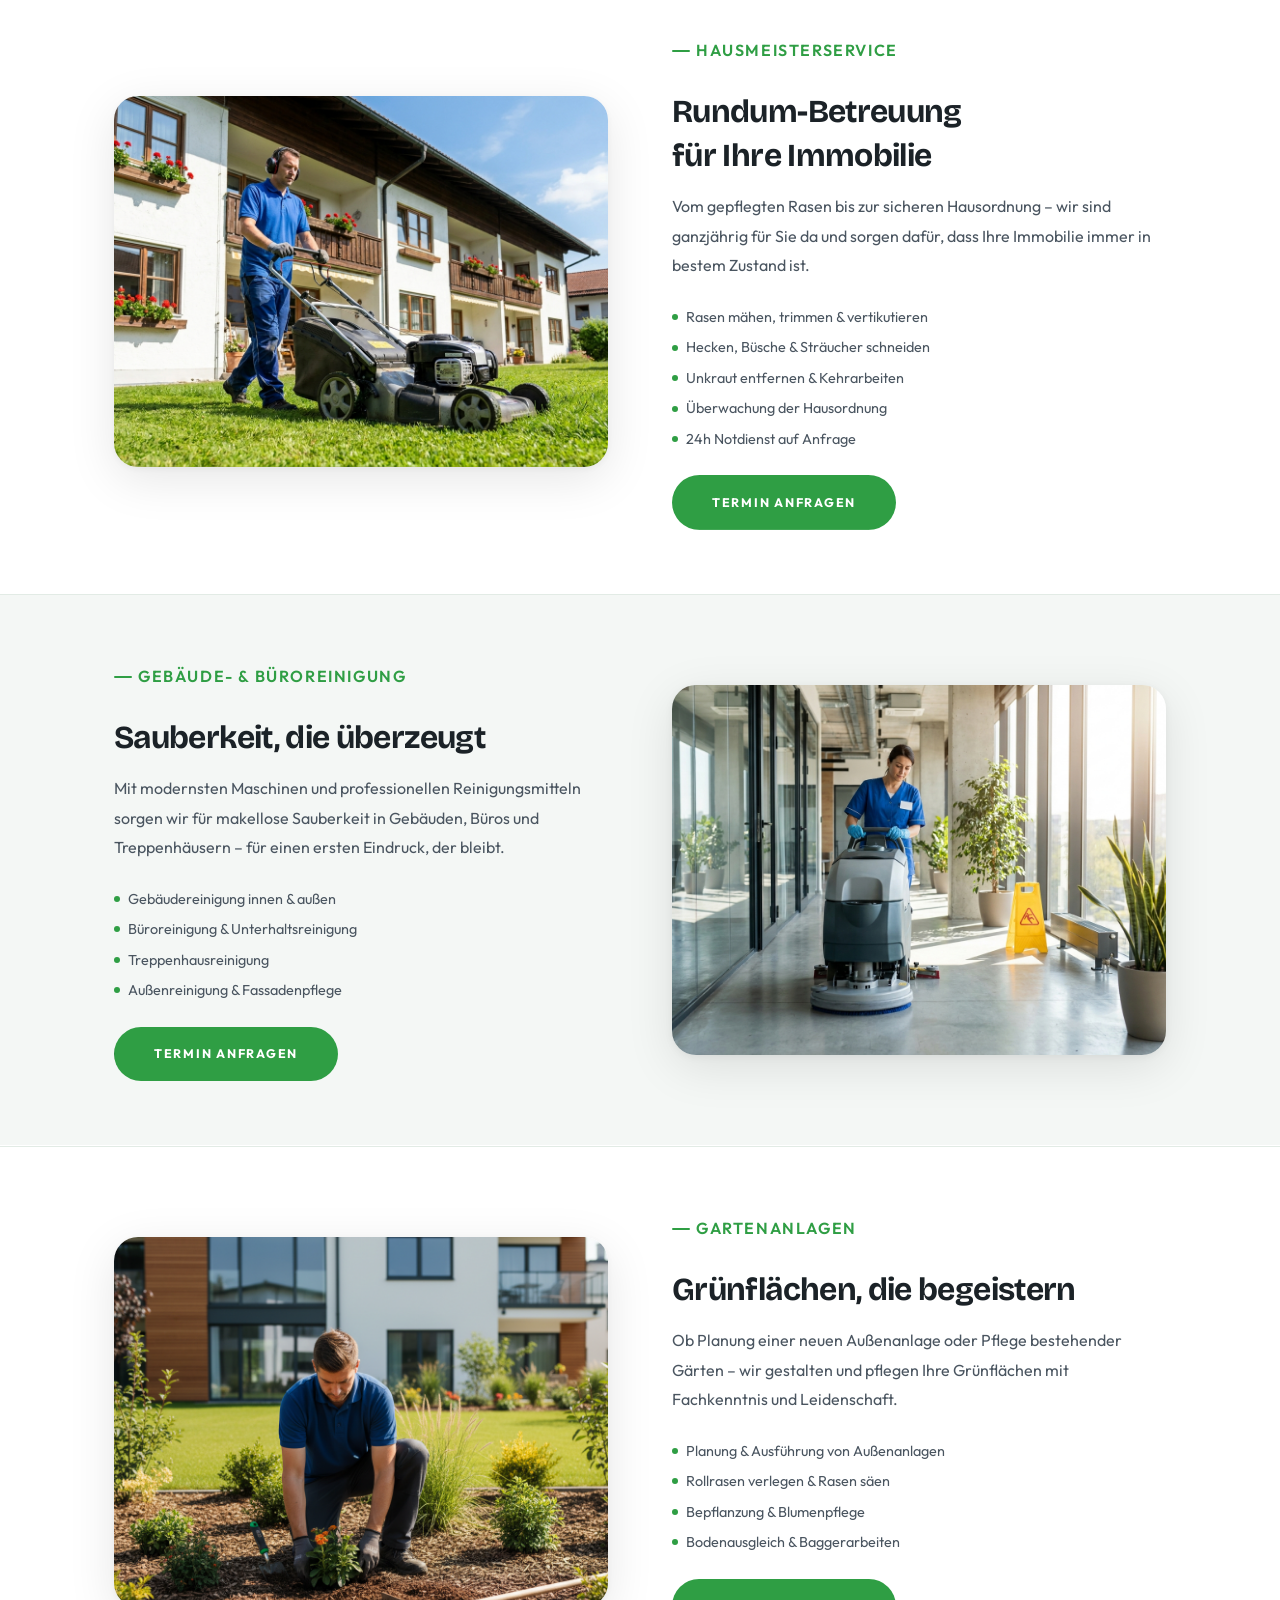
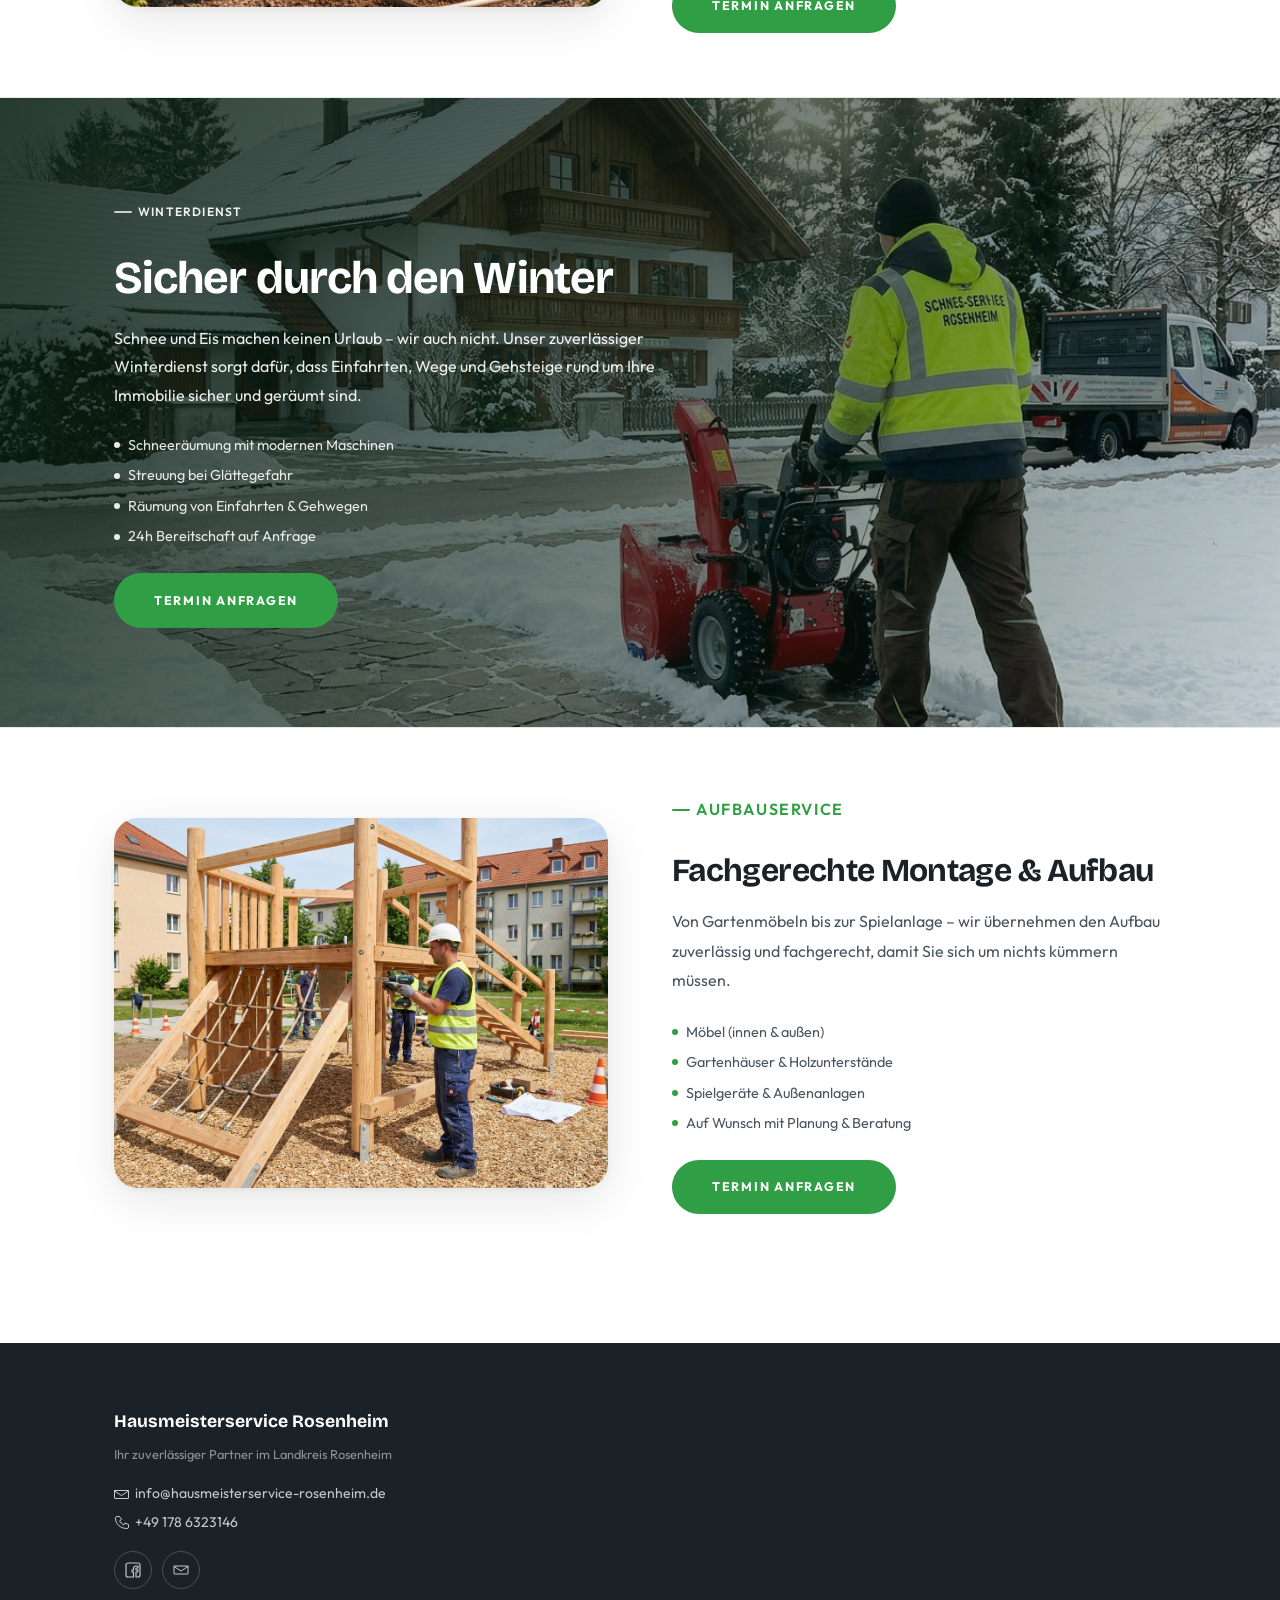
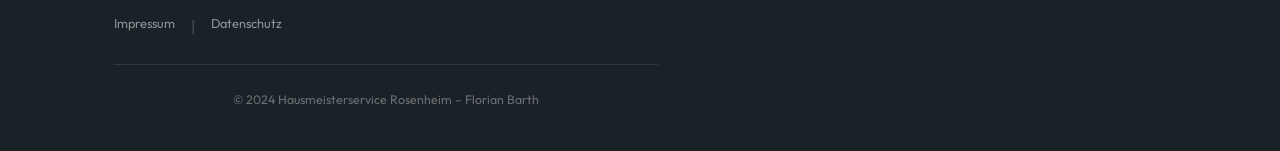
==== commit a016d8a8: "Replace hero image with Pexels video (team of cleaners, 6195142) - Downloaded HD 1080p video from Pe" ====
--- a/index.html
+++ b/index.html
@@ -72,7 +72,9 @@
     <!-- Hero Fullwidth -->
     <section class="hero-fullwidth" aria-label="Willkommen">
       <div class="hero-fullwidth-bg">
-        <img src="images/hero.jpg" alt="Hausmeisterservice Rosenheim – professionelle Rasenpflege vor Mehrfamilienhaus" width="1400" height="900" fetchpriority="high">
+        <video autoplay muted loop playsinline>
+          <source src="videos/hero.mp4" type="video/mp4">
+        </video>
       </div>
       <div class="hero-fullwidth-overlay" aria-hidden="true"></div>
       <div class="hero-fullwidth-content">
--- a/styles.css
+++ b/styles.css
@@ -881,19 +881,19 @@
   height: 88vh;
   min-height: 520px;
   max-height: 900px;
-  /* overflow: hidden removed — image uses position:absolute inset:0 (no clip needed),
-     and overflow:hidden was clipping Syne 800 descenders at the bottom line */
+  overflow: hidden;
   margin-top: 0;
 }
 .hero-fullwidth-bg {
   position: absolute;
   inset: 0;
 }
-.hero-fullwidth-bg img {
+.hero-fullwidth-bg img,
+.hero-fullwidth-bg video {
   width: 100%;
   height: 100%;
   object-fit: cover;
-  object-position: center 30%;
+  object-position: center center;
   display: block;
 }
 .hero-fullwidth-overlay {
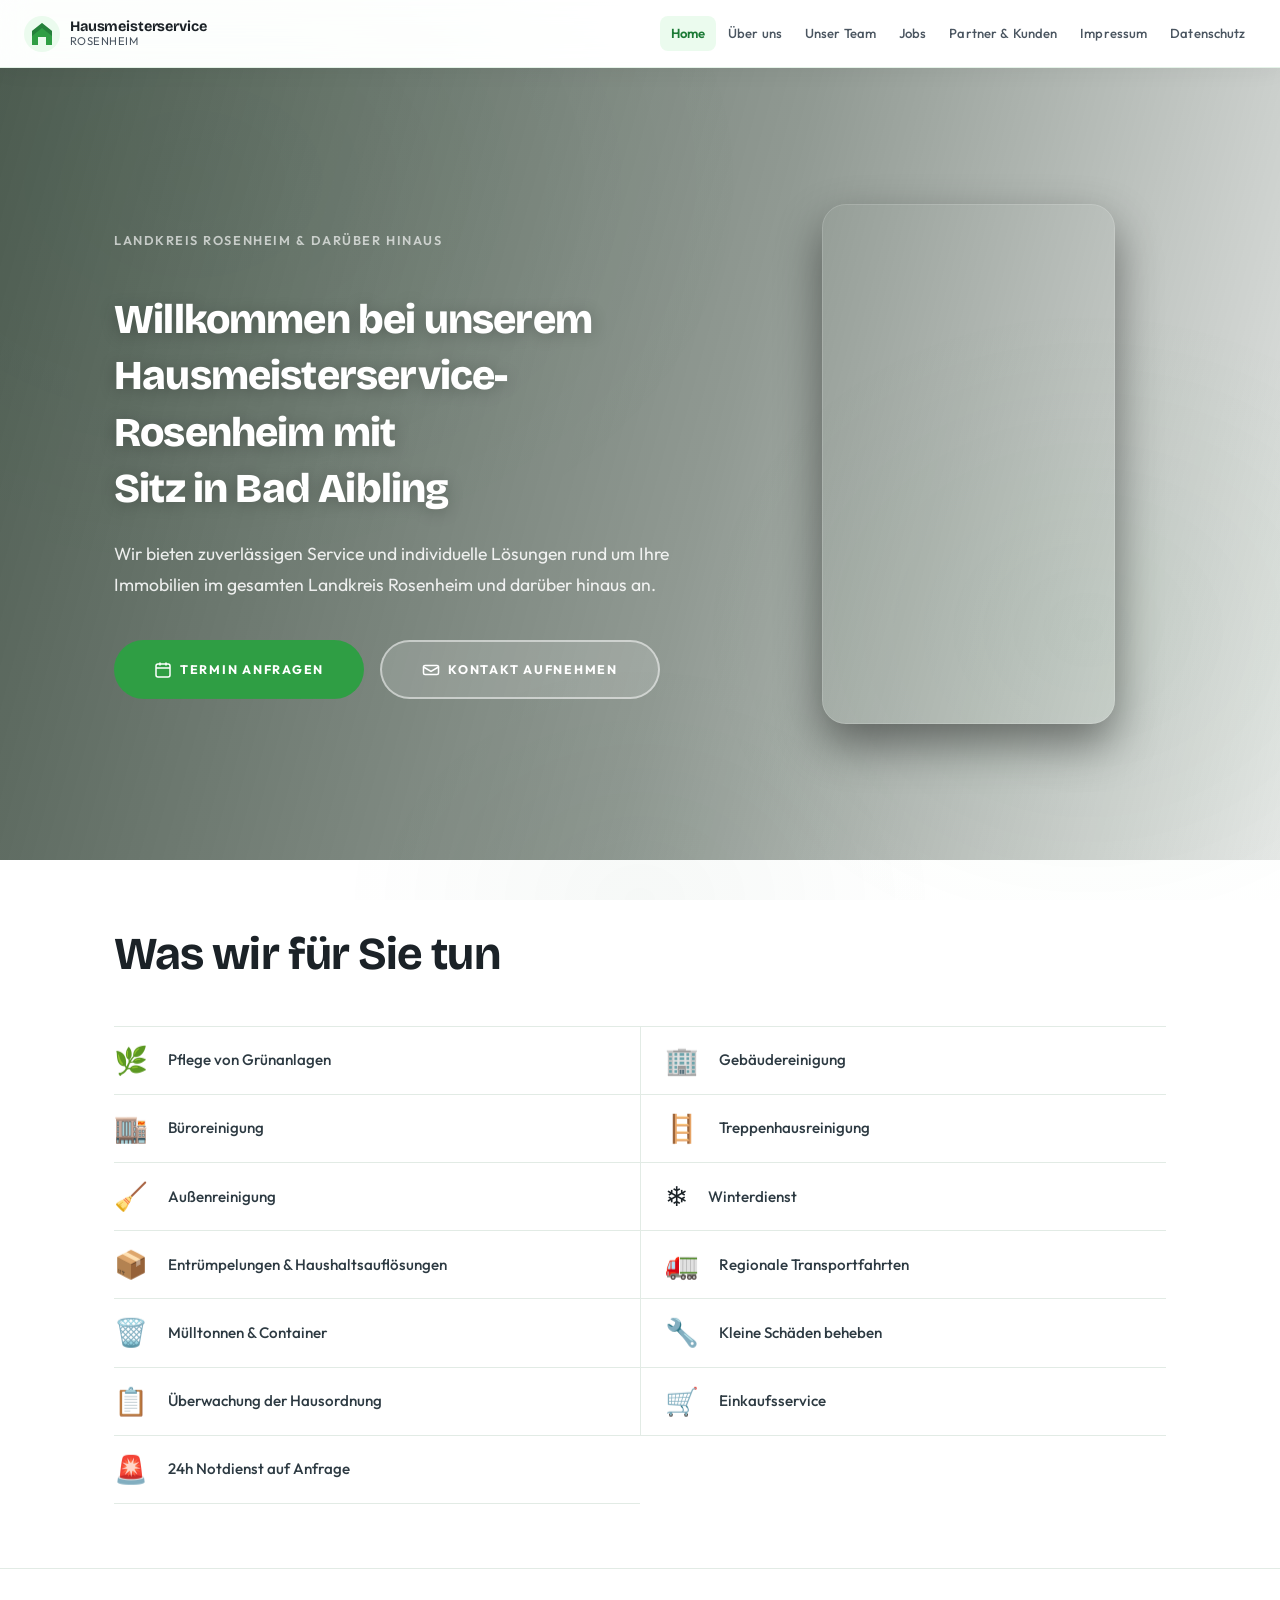
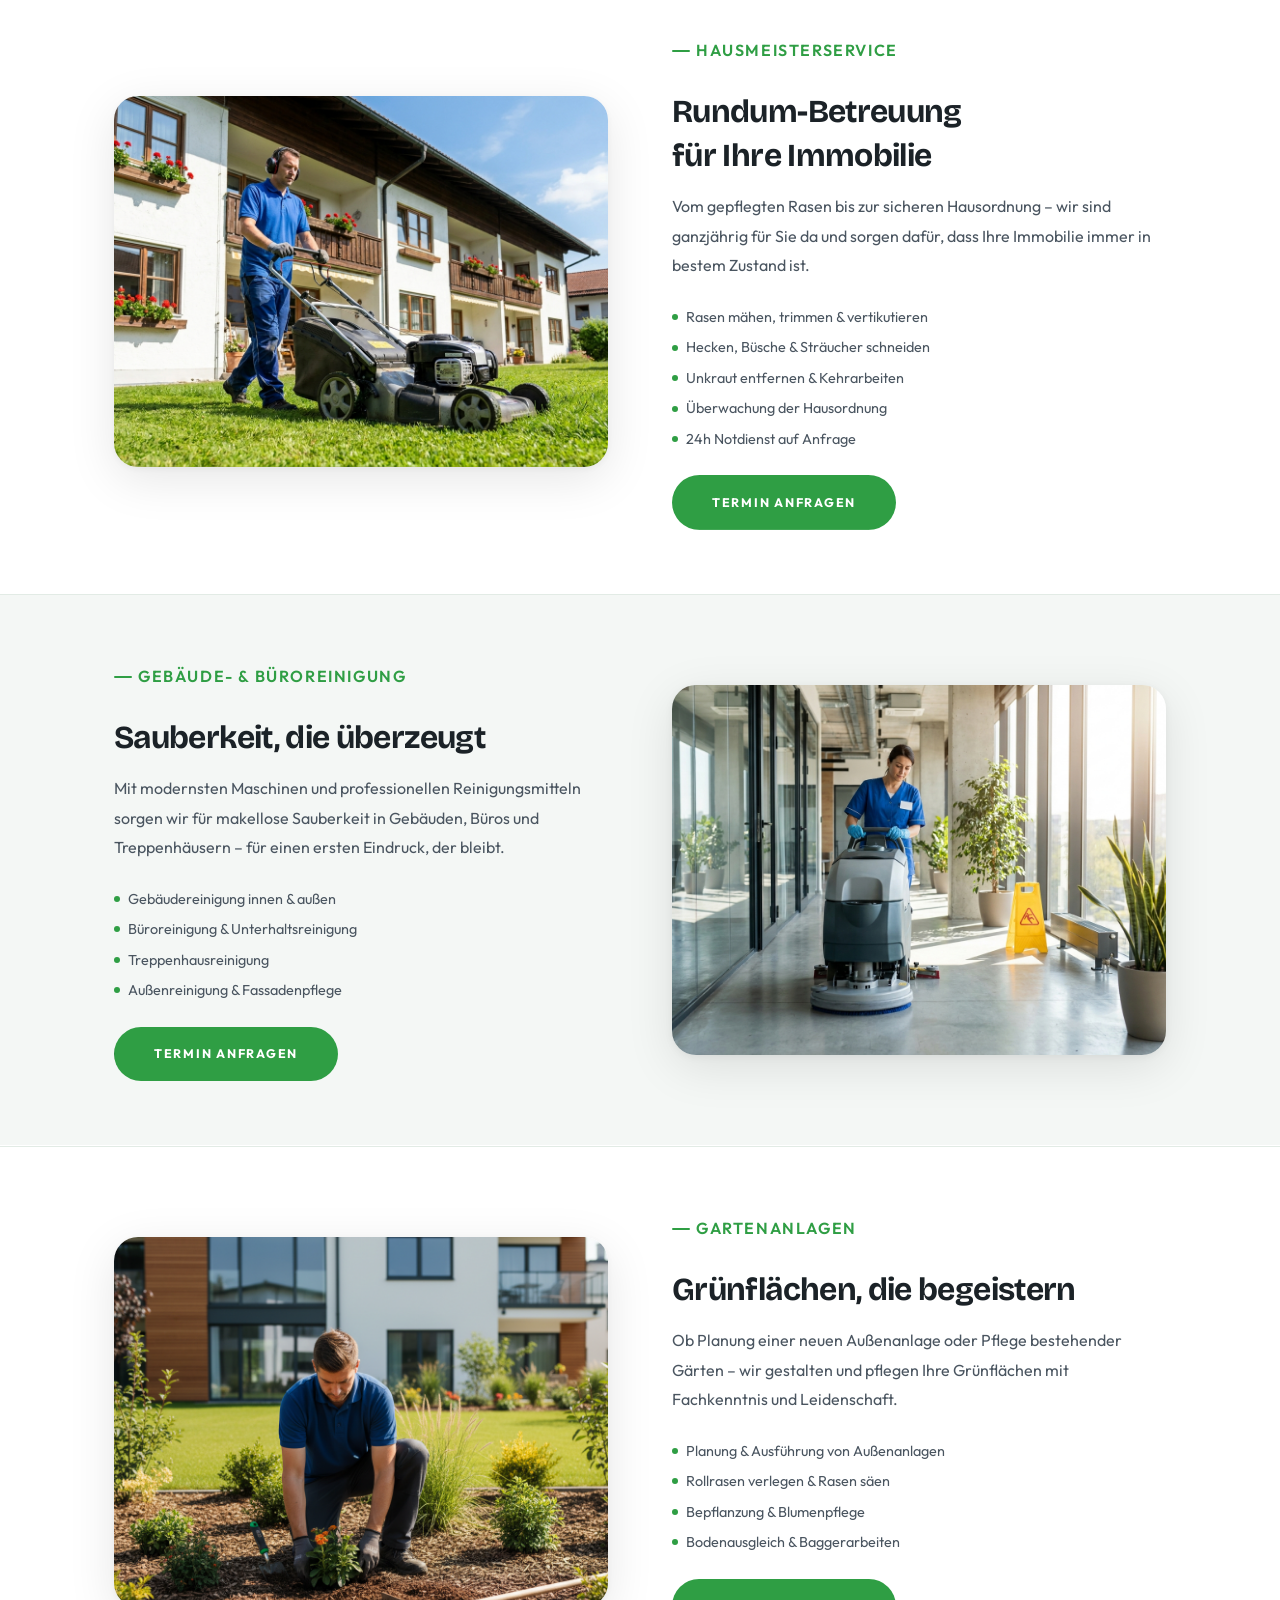
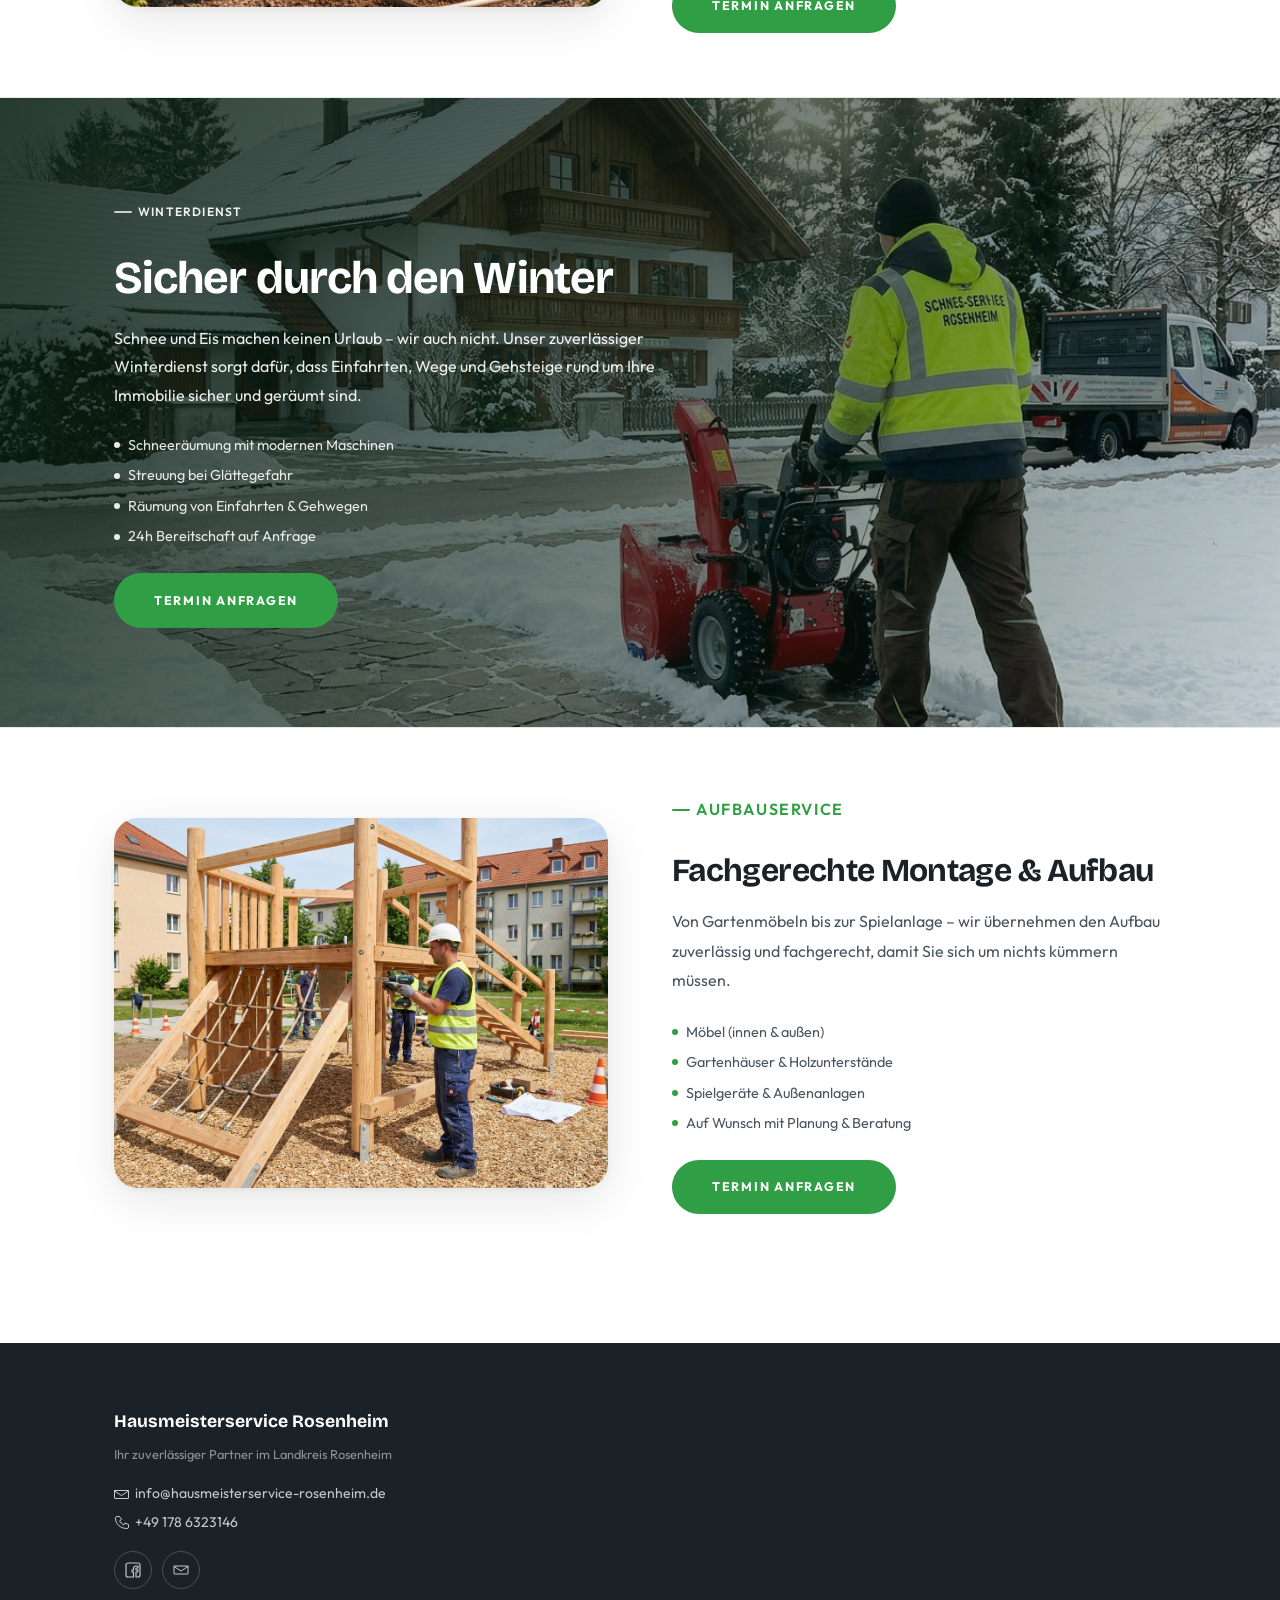
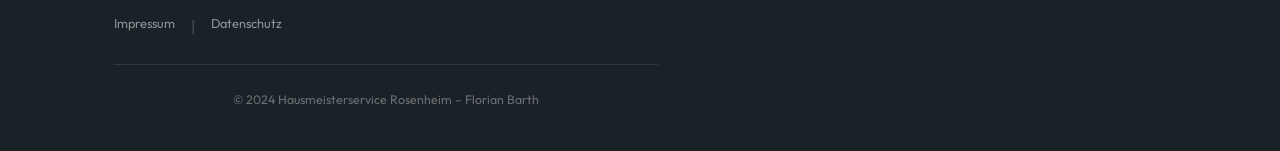
==== commit 8c23cd92: "style(hero): make video hero responsive with blurred background on desktop" ====
--- a/index.html
+++ b/index.html
@@ -72,7 +72,7 @@
     <!-- Hero Fullwidth -->
     <section class="hero-fullwidth" aria-label="Willkommen">
       <div class="hero-fullwidth-bg">
-        <video autoplay muted loop playsinline>
+        <video class="hero-video-bg" autoplay muted loop playsinline>
           <source src="videos/hero.mp4" type="video/mp4">
         </video>
       </div>
@@ -93,6 +93,13 @@
             </a>
           </div>
         </div>
+        
+        <!-- Das eigentliche, scharfe Video im vollen Format für Desktop -->
+        <div class="hero-video-main-wrapper reveal reveal-5">
+          <video class="hero-video-main" autoplay muted loop playsinline>
+            <source src="videos/hero.mp4" type="video/mp4">
+          </video>
+        </div>
       </div>
     </section>
 
--- a/styles.css
+++ b/styles.css
@@ -893,7 +893,7 @@
   width: 100%;
   height: 100%;
   object-fit: cover;
-  object-position: center center;
+  object-position: center top;
   display: block;
 }
 .hero-fullwidth-overlay {
@@ -934,6 +934,51 @@
   max-width: 54ch;
   margin-bottom: var(--s-lg);
 }
+
+/* Verschwommener Hintergrund und schwebendes unbeschnittenes Video auf Desktop */
+.hero-video-bg {
+  transition: filter .3s ease, transform .3s ease;
+}
+
+.hero-video-main-wrapper {
+  display: none;
+}
+
+@media (min-width: 821px) {
+  .hero-video-bg {
+    filter: blur(25px) brightness(0.4);
+    transform: scale(1.08); /* Verhindert weiße Ränder durch Weichzeichner */
+  }
+  
+  .hero-fullwidth-content {
+    display: grid;
+    grid-template-columns: 1.2fr 0.8fr;
+    gap: var(--s-xl);
+    align-items: center;
+    width: 100%;
+  }
+  
+  .hero-video-main-wrapper {
+    display: flex;
+    justify-content: center;
+    align-items: center;
+    height: 100%;
+    max-height: 520px;
+    width: 100%;
+  }
+  
+  .hero-video-main {
+    width: auto;
+    height: 100%;
+    max-height: 100%;
+    aspect-ratio: 9/16;
+    object-fit: contain;
+    border-radius: var(--r-lg);
+    box-shadow: 0 20px 45px rgba(0, 0, 0, 0.45);
+    border: 1px solid rgba(255, 255, 255, 0.15);
+  }
+}
+
 @media (max-width: 600px) {
   .hero-fullwidth { height: 75vh; }
   .hero-fullwidth-text h1 { font-size: clamp(2.4rem, 7vw, 4rem); }
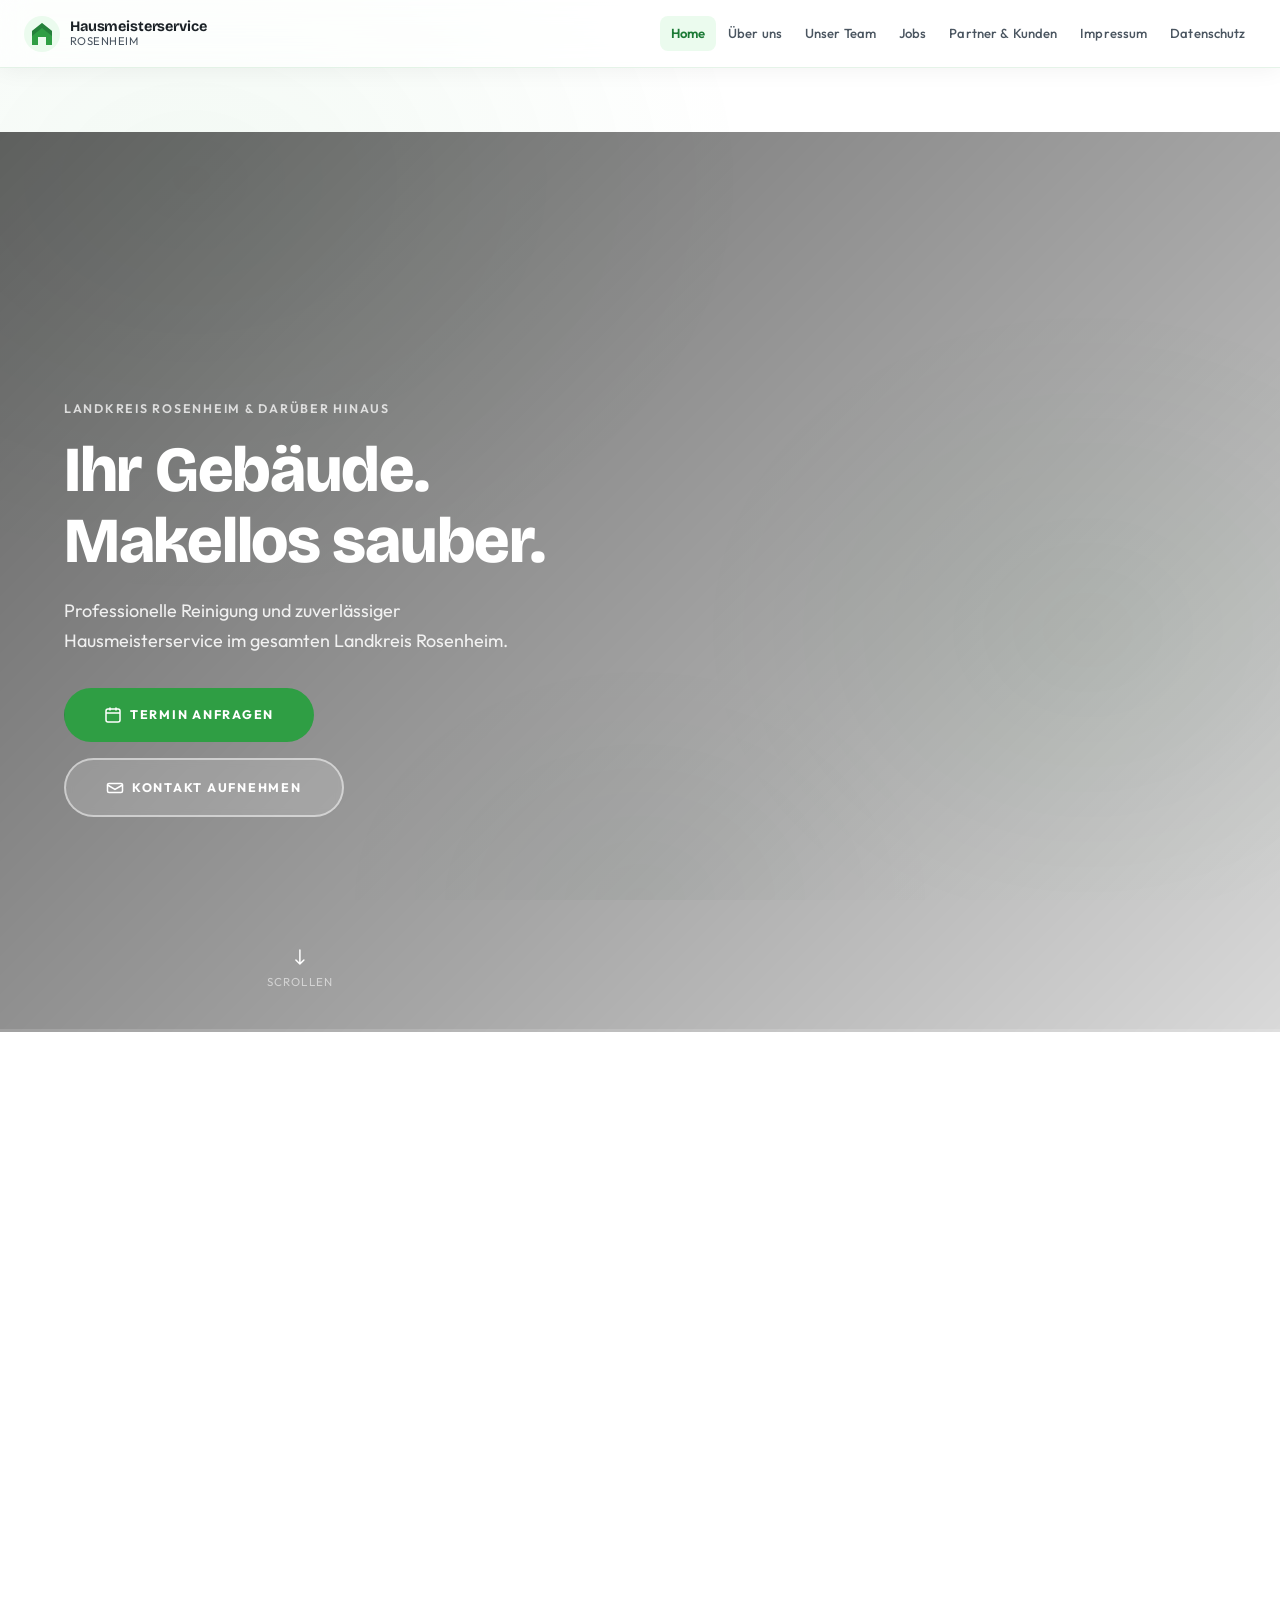
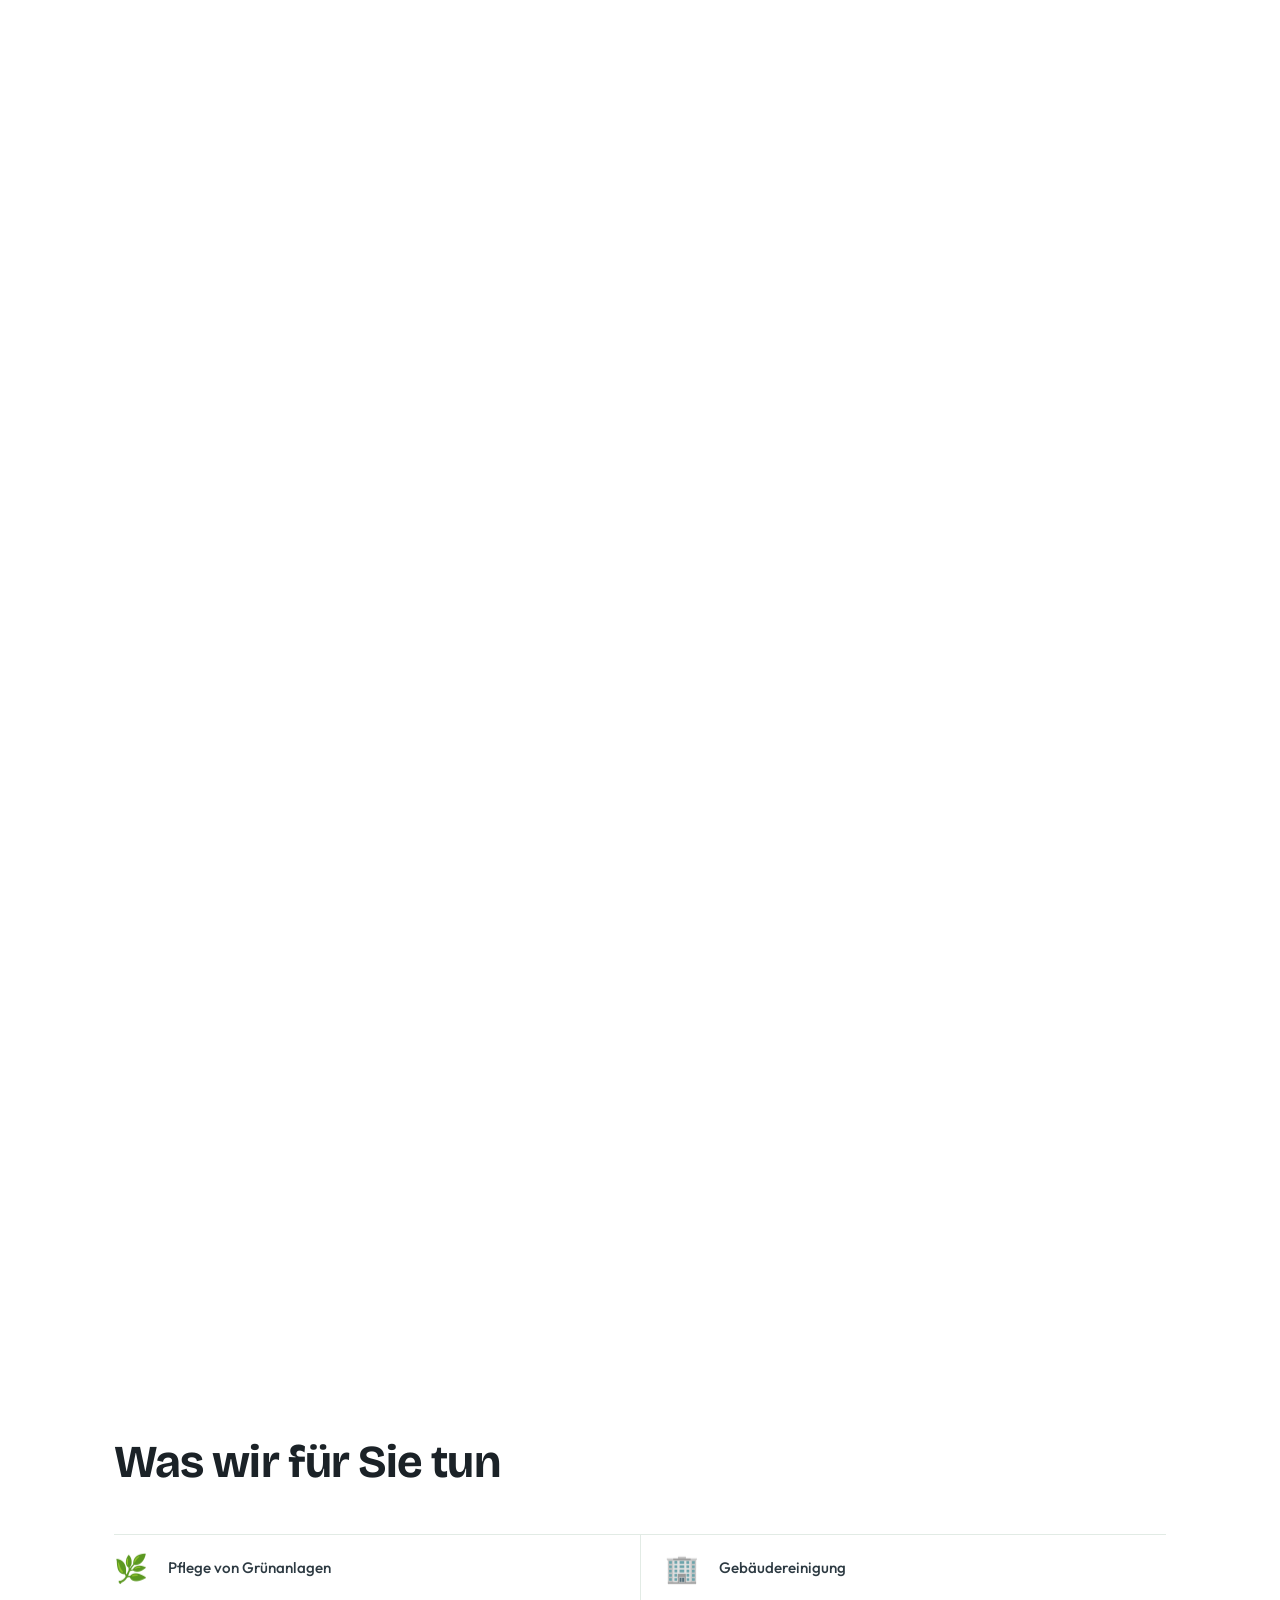
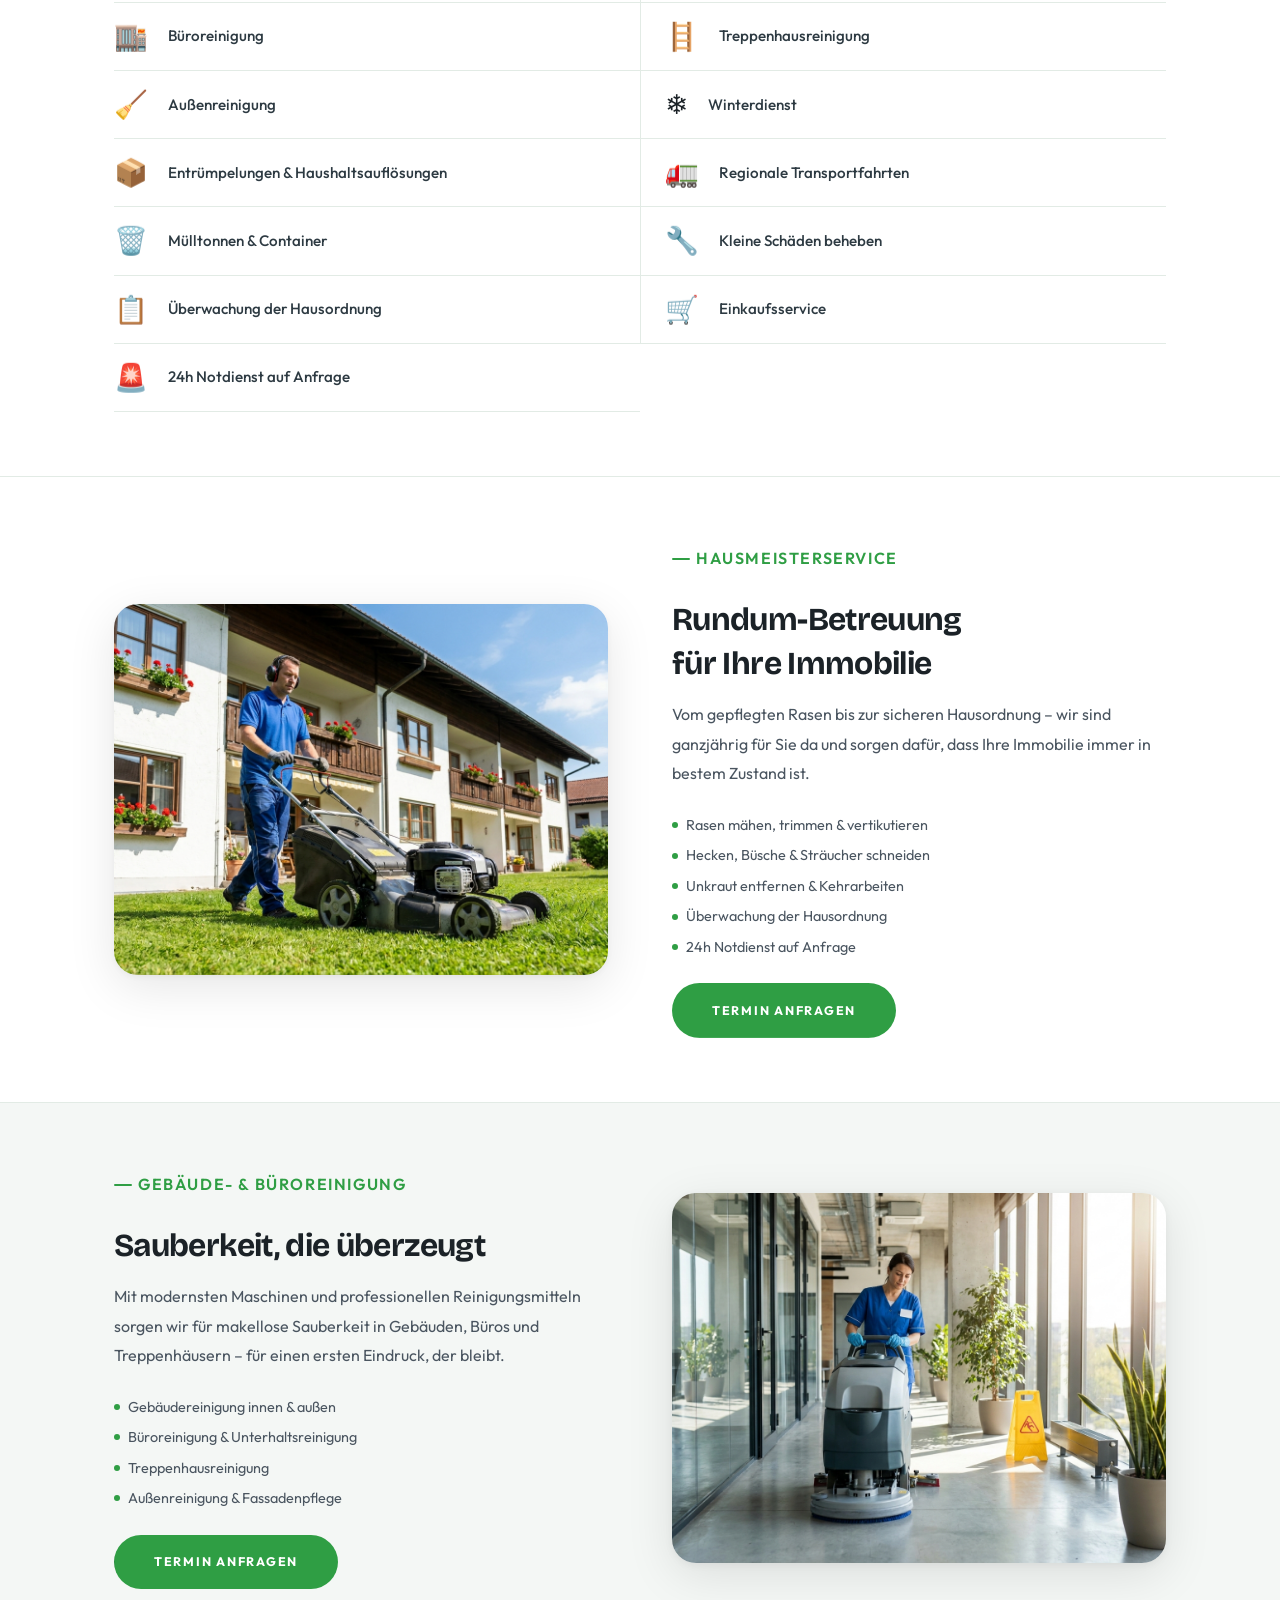
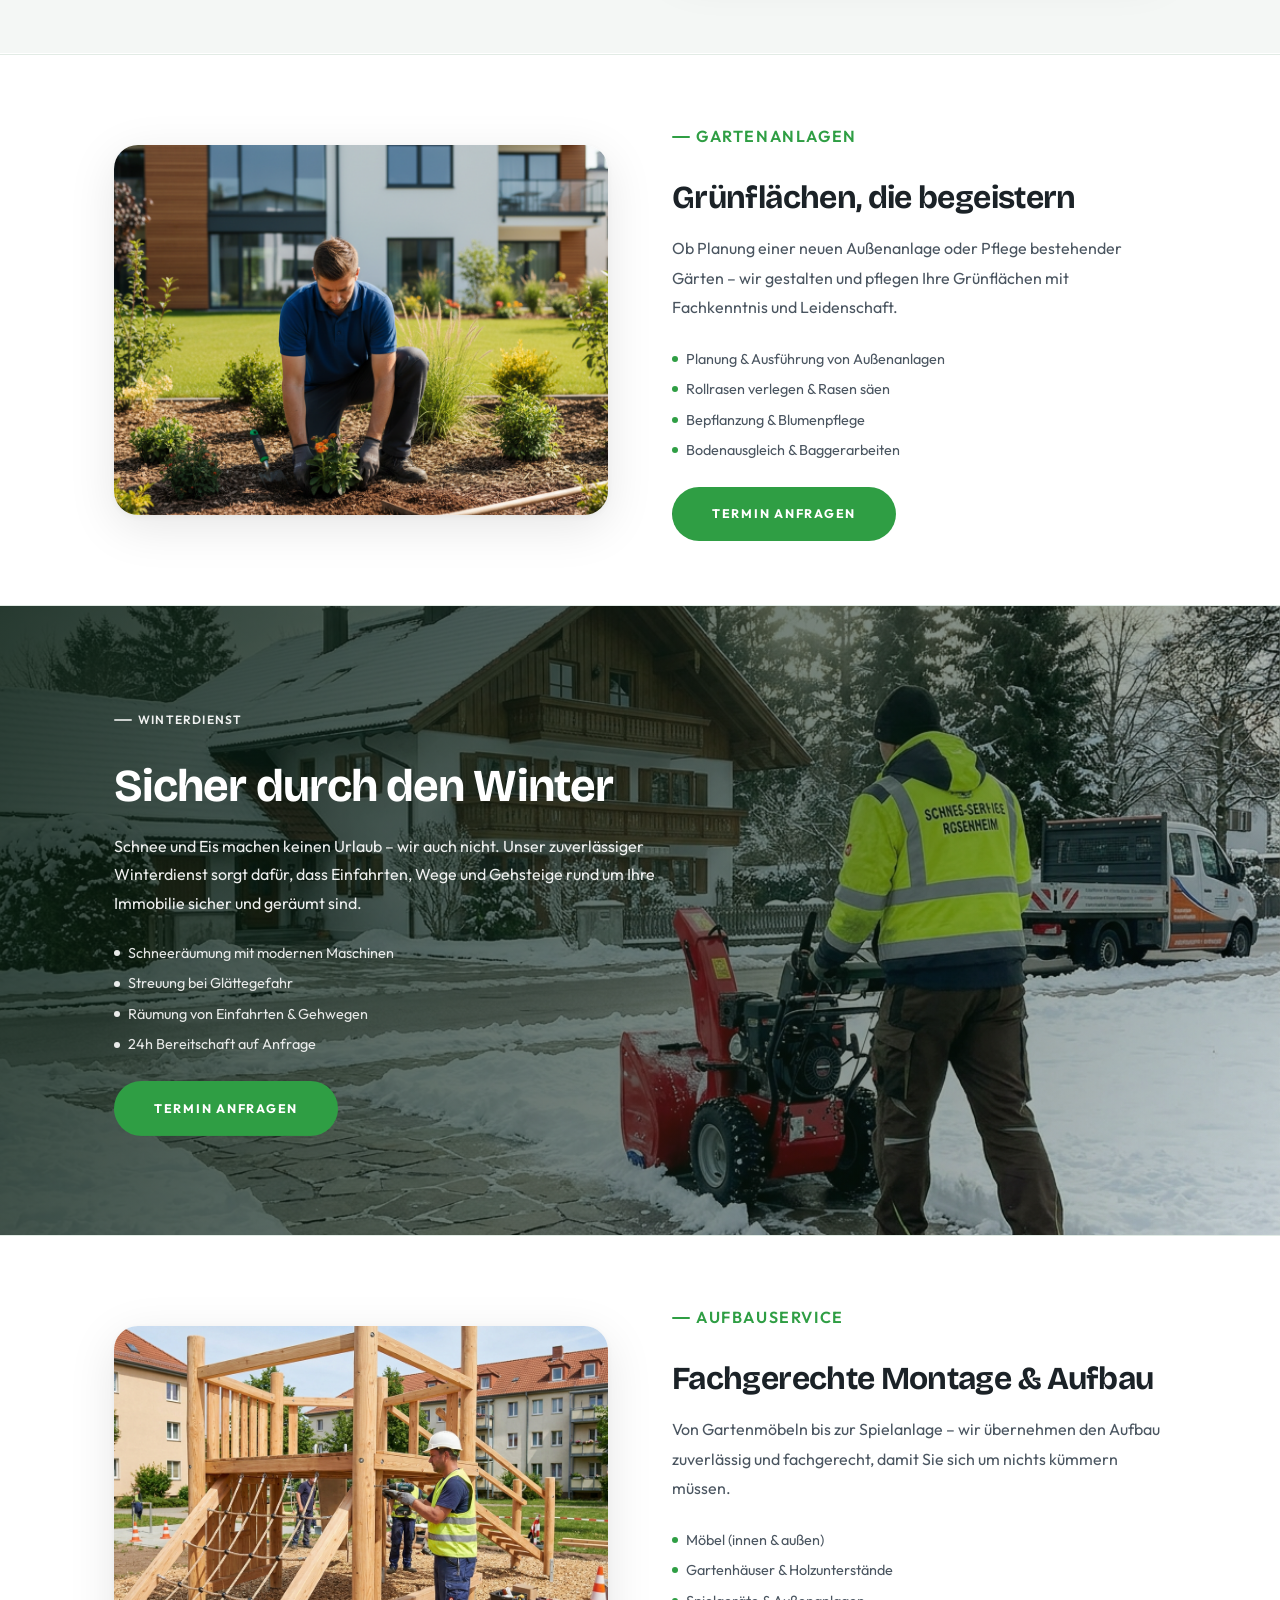
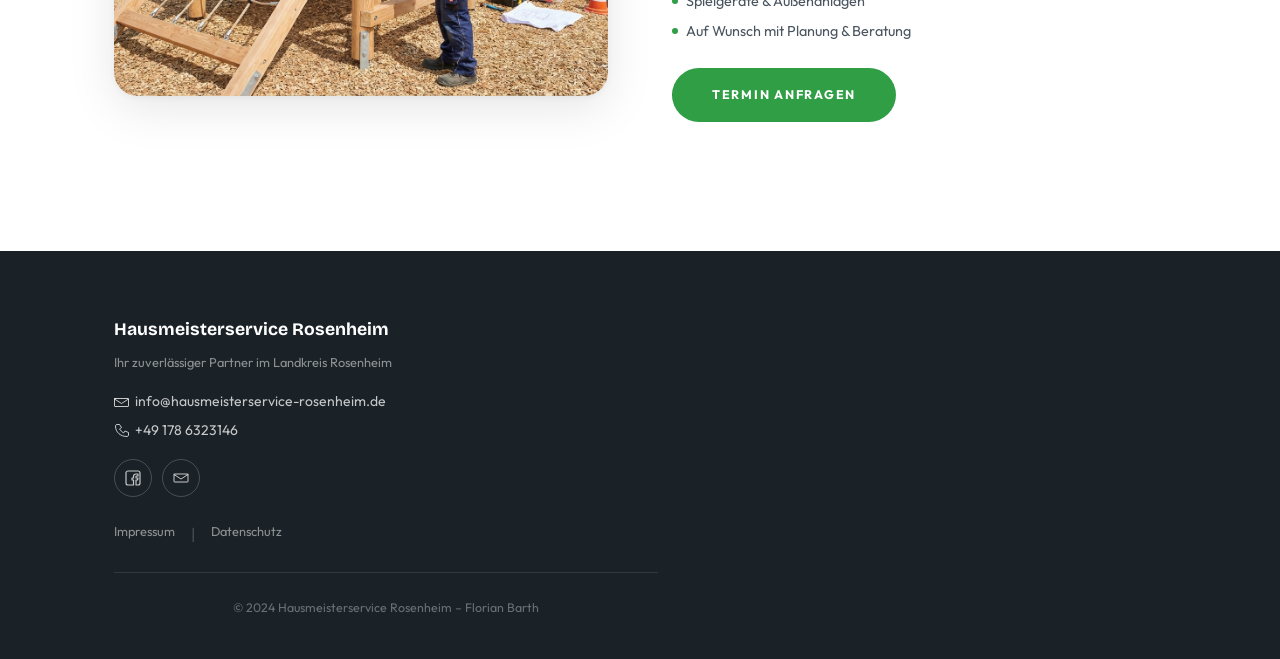
==== commit 8f51ae6e: "Add scroll-driven video scrubbing hero section Co-Authored-By: Claude Sonnet 4.6 <noreply@anthropic." ====
--- a/index.html
+++ b/index.html
@@ -69,36 +69,34 @@
   <!-- ── MAIN ───────────────────────────────────────────── -->
   <main id="main" class="page-content">
 
-    <!-- Hero Fullwidth -->
-    <section class="hero-fullwidth" aria-label="Willkommen">
-      <div class="hero-fullwidth-bg">
-        <video class="hero-video-bg" autoplay muted loop playsinline>
-          <source src="videos/hero.mp4" type="video/mp4">
+    <!-- Hero Video Scrubbing -->
+    <section class="hero-scrub" aria-label="Willkommen" id="hero-scrub">
+      <div class="hero-scrub-sticky">
+        <video class="hero-scrub-video" id="scrubVideo" muted playsinline preload="auto">
+          <source src="videos/hero_scrub.mp4" type="video/mp4">
         </video>
-      </div>
-      <div class="hero-fullwidth-overlay" aria-hidden="true"></div>
-      <div class="hero-fullwidth-content">
-        <div class="hero-fullwidth-text">
-          <p class="hero-eyebrow reveal reveal-1">Landkreis Rosenheim &amp; darüber hinaus</p>
-          <h1 class="reveal reveal-2">Willkommen bei unserem Hausmeisterservice-Rosenheim mit Sitz in Bad Aibling</h1>
-          <p class="reveal reveal-3">Wir bieten zuverlässigen Service und individuelle Lösungen rund um Ihre Immobilien im gesamten Landkreis Rosenheim und darüber hinaus an.</p>
-          <div class="reveal reveal-4" style="display:flex; gap:1rem; flex-wrap:wrap;">
+        <div class="hero-scrub-overlay" aria-hidden="true"></div>
+        <div class="hero-scrub-content">
+          <p class="hero-eyebrow">Landkreis Rosenheim &amp; darüber hinaus</p>
+          <h1>Ihr Gebäude.<br>Makellos sauber.</h1>
+          <p>Professionelle Reinigung und zuverlässiger Hausmeisterservice im gesamten Landkreis Rosenheim.</p>
+          <div class="hero-scrub-btns">
             <a href="mailto:info@hausmeisterservice-rosenheim.de?subject=Terminanfrage" class="btn btn-primary">
               <svg width="18" height="18" viewBox="0 0 18 18" fill="none" aria-hidden="true"><rect x="2" y="3" width="14" height="13" rx="2" stroke="white" stroke-width="1.5"/><path d="M2 7H16" stroke="white" stroke-width="1.5"/><path d="M6 2V4M12 2V4" stroke="white" stroke-width="1.5" stroke-linecap="round"/></svg>
               Termin anfragen
             </a>
-            <a href="mailto:info@hausmeisterservice-rosenheim.de" class="btn" style="background:rgba(255,255,255,.15); color:#fff; border:2px solid rgba(255,255,255,.5); backdrop-filter:blur(4px);">
+            <a href="mailto:info@hausmeisterservice-rosenheim.de" class="btn btn-ghost">
               <svg width="18" height="18" viewBox="0 0 18 18" fill="none" aria-hidden="true"><path d="M3 4.5H15C15.83 4.5 16.5 5.17 16.5 6V12C16.5 12.83 15.83 13.5 15 13.5H3C2.17 13.5 1.5 12.83 1.5 12V6C1.5 5.17 2.17 4.5 3 4.5Z" stroke="white" stroke-width="1.5" stroke-linejoin="round"/><path d="M1.5 6L9 10.5L16.5 6" stroke="white" stroke-width="1.5" stroke-linecap="round"/></svg>
               Kontakt aufnehmen
             </a>
           </div>
-        </div>
-        
-        <!-- Das eigentliche, scharfe Video im vollen Format für Desktop -->
-        <div class="hero-video-main-wrapper reveal reveal-5">
-          <video class="hero-video-main" autoplay muted loop playsinline>
-            <source src="videos/hero.mp4" type="video/mp4">
-          </video>
+          <div class="hero-scrub-hint" aria-hidden="true">
+            <svg width="20" height="20" viewBox="0 0 20 20" fill="none"><path d="M10 3v14M10 17l-4-4M10 17l4-4" stroke="white" stroke-width="1.5" stroke-linecap="round" stroke-linejoin="round"/></svg>
+            Scrollen
+          </div>
+        </div>
+        <div class="hero-scrub-progress" id="scrubProgress" aria-hidden="true">
+          <div class="hero-scrub-progress-bar" id="scrubProgressBar"></div>
         </div>
       </div>
     </section>
--- a/styles.css
+++ b/styles.css
@@ -1263,3 +1263,142 @@
 .service-showcase .showcase-section.showcase-fullbleed {
   background: transparent;
 }
+
+/* ── Hero Video Scrubbing ──────────────────────────────────── */
+.hero-scrub {
+  position: relative;
+  height: 500vh;
+}
+
+.hero-scrub-sticky {
+  position: sticky;
+  top: 0;
+  width: 100%;
+  height: 100vh;
+  overflow: hidden;
+}
+
+.hero-scrub-video {
+  position: absolute;
+  inset: 0;
+  width: 100%;
+  height: 100%;
+  object-fit: cover;
+  object-position: center;
+}
+
+.hero-scrub-overlay {
+  position: absolute;
+  inset: 0;
+  background: linear-gradient(
+    135deg,
+    rgba(0,0,0,.62) 0%,
+    rgba(0,0,0,.35) 60%,
+    rgba(0,0,0,.15) 100%
+  );
+  z-index: 1;
+}
+
+.hero-scrub-content {
+  position: absolute;
+  inset: 0;
+  z-index: 2;
+  display: flex;
+  flex-direction: column;
+  justify-content: center;
+  padding: calc(var(--header-h) + 3rem) var(--s-md) var(--s-xl);
+  max-width: 720px;
+  margin: 0 auto;
+  left: 0; right: 0;
+}
+
+@media (min-width: 821px) {
+  .hero-scrub-content {
+    padding-left: var(--s-xl);
+    margin: 0;
+    max-width: 600px;
+  }
+}
+
+.hero-scrub-content .hero-eyebrow {
+  font-family: var(--font-body);
+  font-size: .78rem;
+  font-weight: 600;
+  letter-spacing: .14em;
+  text-transform: uppercase;
+  color: rgba(255,255,255,.75);
+  margin-bottom: 1rem;
+}
+
+.hero-scrub-content h1 {
+  font-family: var(--font-display);
+  font-size: clamp(2.4rem, 5vw, 4rem);
+  font-weight: 800;
+  line-height: 1.1;
+  color: #fff;
+  margin-bottom: 1.25rem;
+}
+
+.hero-scrub-content p {
+  font-size: clamp(.95rem, 1.5vw, 1.125rem);
+  color: rgba(255,255,255,.88);
+  max-width: 480px;
+  margin-bottom: 2rem;
+  line-height: 1.65;
+}
+
+.hero-scrub-btns {
+  display: flex;
+  gap: 1rem;
+  flex-wrap: wrap;
+}
+
+.btn-ghost {
+  background: rgba(255,255,255,.15);
+  color: #fff;
+  border: 2px solid rgba(255,255,255,.5);
+  backdrop-filter: blur(4px);
+}
+.btn-ghost:hover {
+  background: rgba(255,255,255,.25);
+  border-color: rgba(255,255,255,.8);
+  color: #fff;
+}
+
+.hero-scrub-hint {
+  position: absolute;
+  bottom: 2.5rem;
+  left: 50%;
+  transform: translateX(-50%);
+  display: flex;
+  flex-direction: column;
+  align-items: center;
+  gap: .35rem;
+  color: rgba(255,255,255,.55);
+  font-size: .72rem;
+  letter-spacing: .1em;
+  text-transform: uppercase;
+  animation: scrub-bounce 2s ease-in-out infinite;
+}
+
+@keyframes scrub-bounce {
+  0%, 100% { transform: translateX(-50%) translateY(0); }
+  50%       { transform: translateX(-50%) translateY(6px); }
+}
+
+.hero-scrub-progress {
+  position: absolute;
+  bottom: 0;
+  left: 0;
+  width: 100%;
+  height: 3px;
+  background: rgba(255,255,255,.15);
+  z-index: 3;
+}
+
+.hero-scrub-progress-bar {
+  height: 100%;
+  width: 0%;
+  background: var(--leaf);
+  transition: width .05s linear;
+}
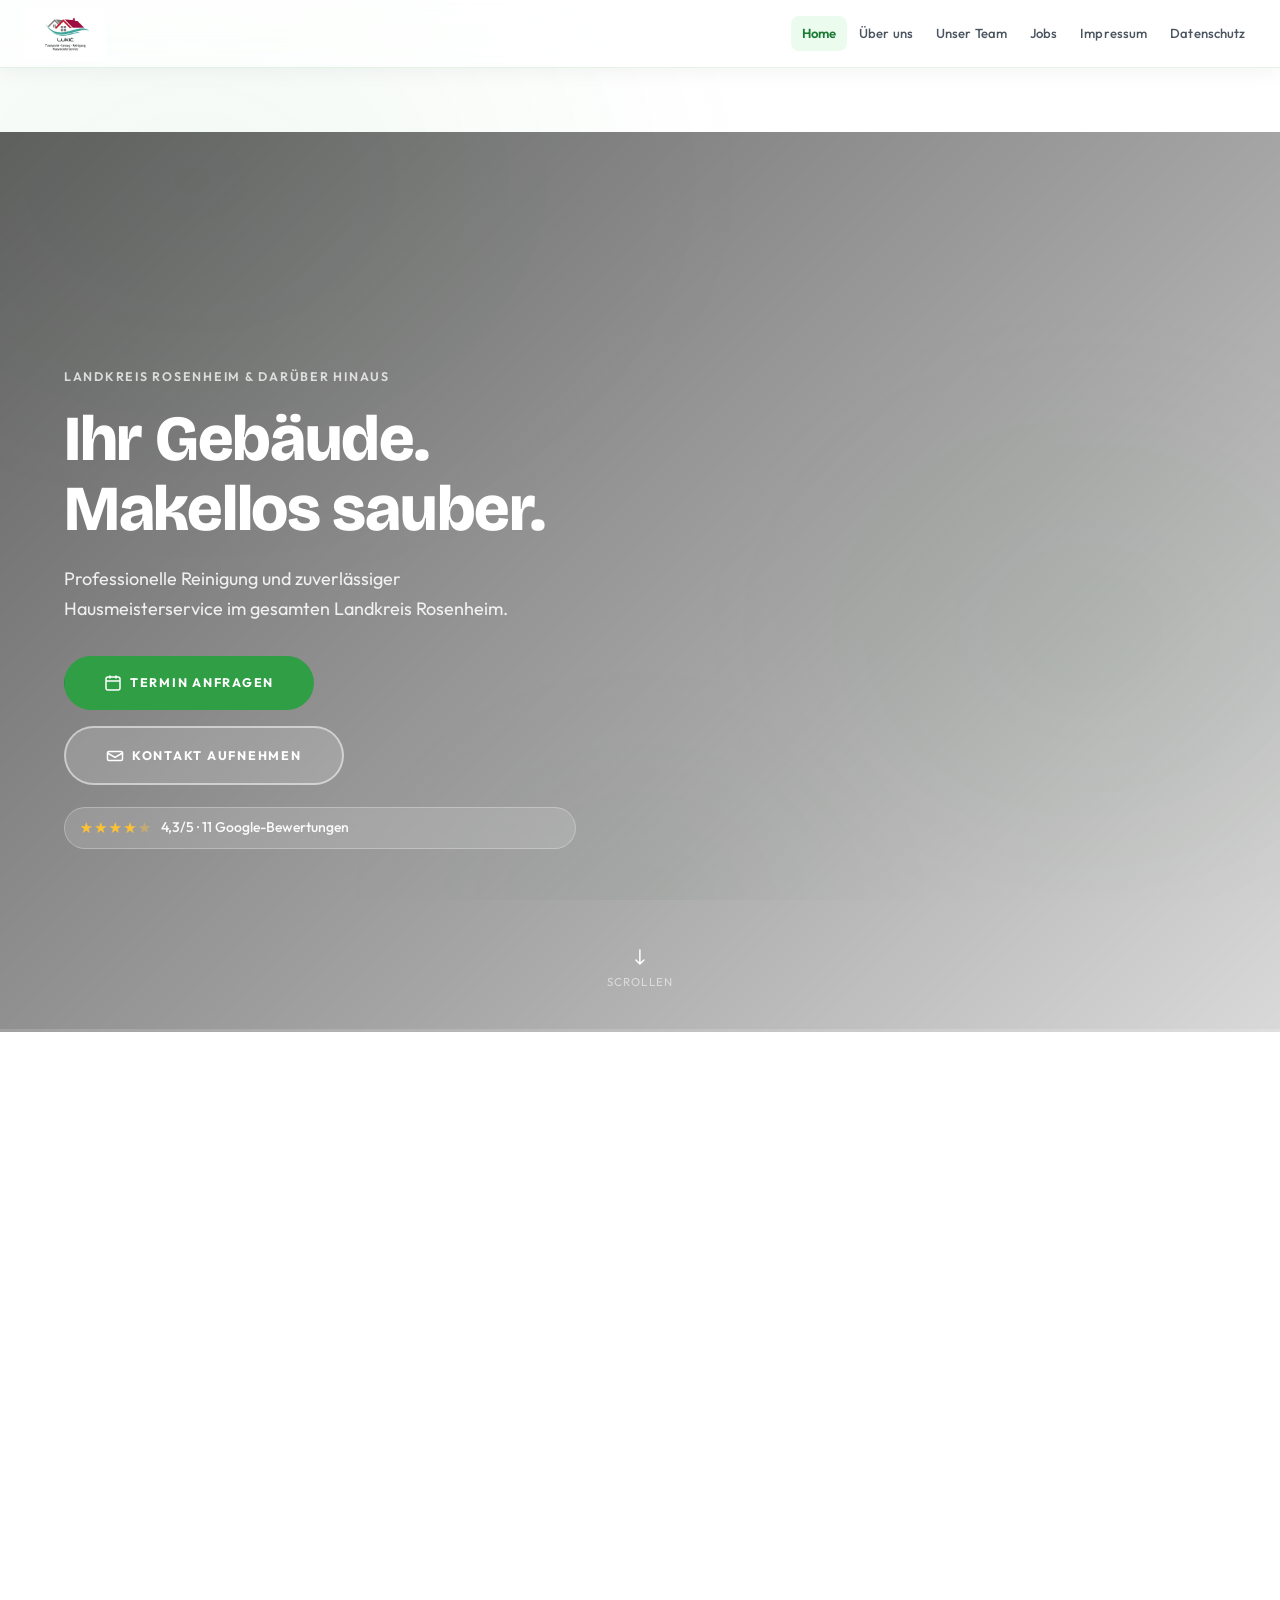
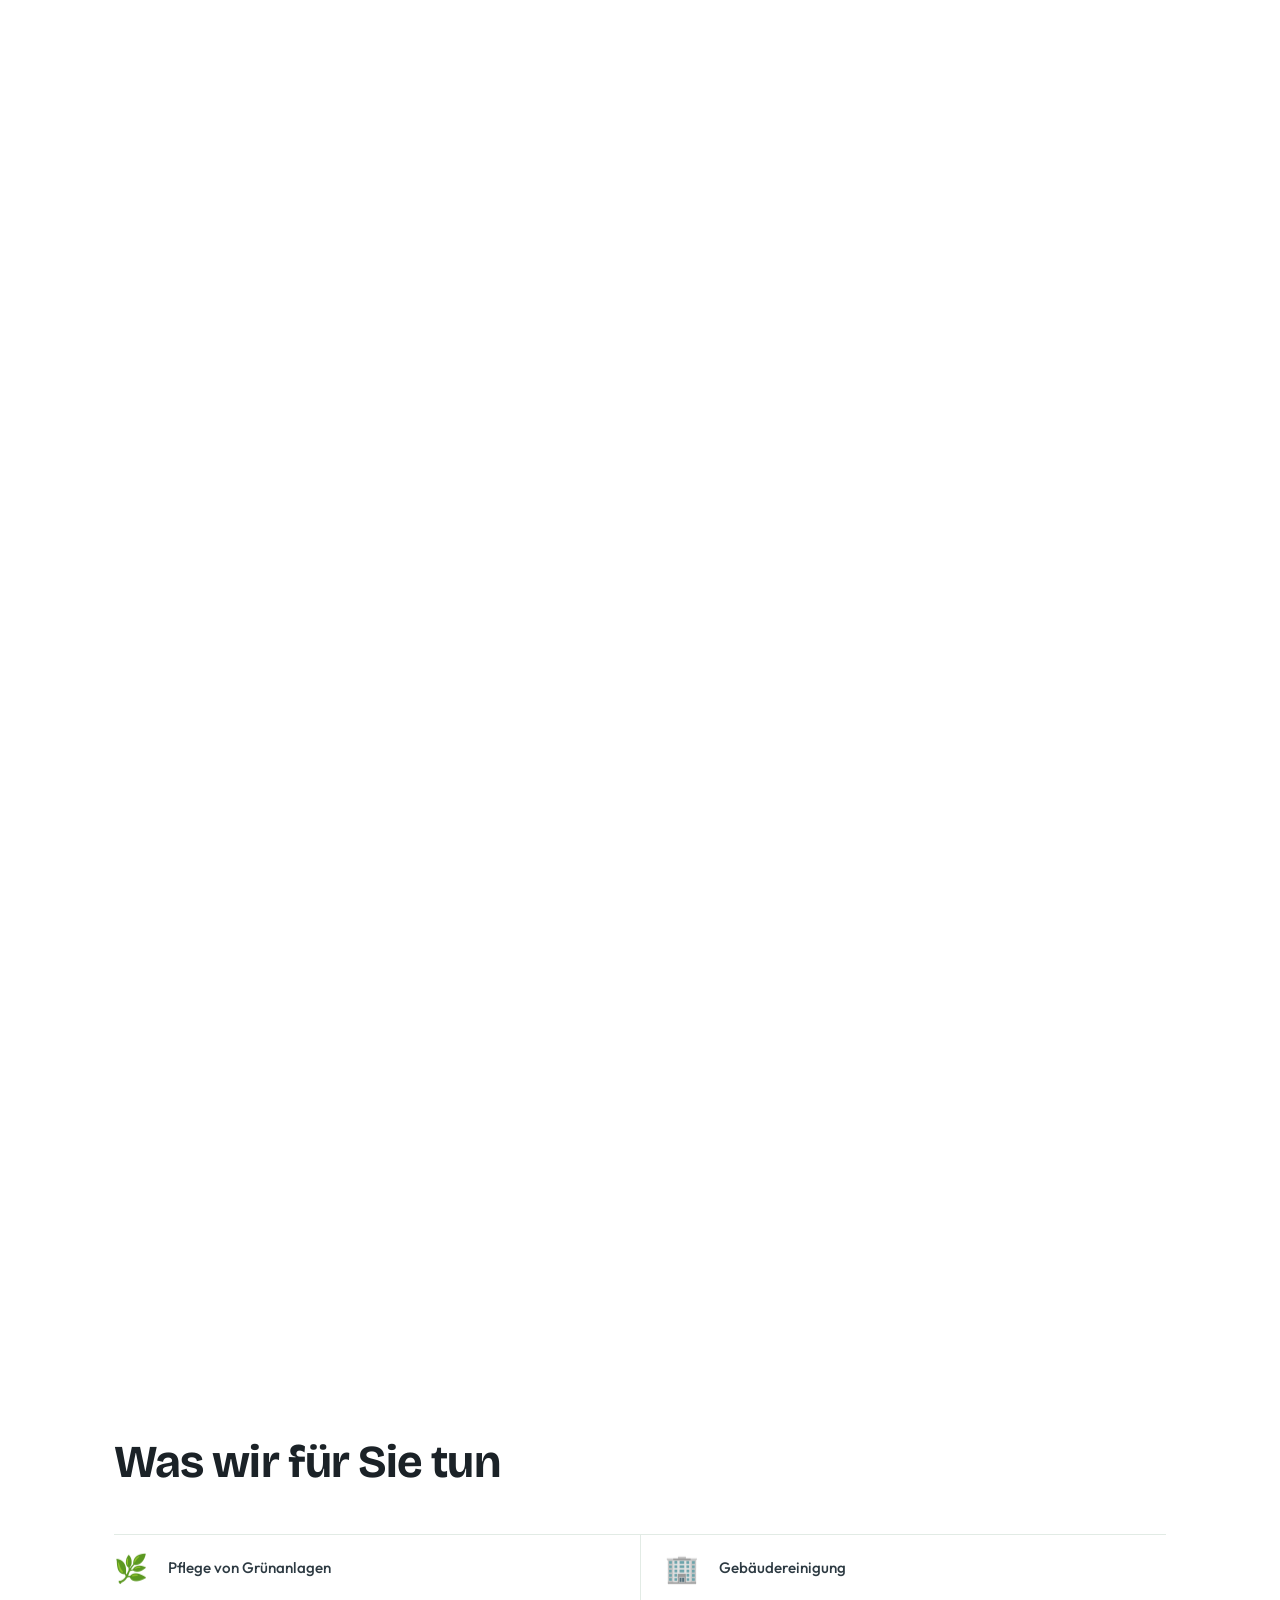
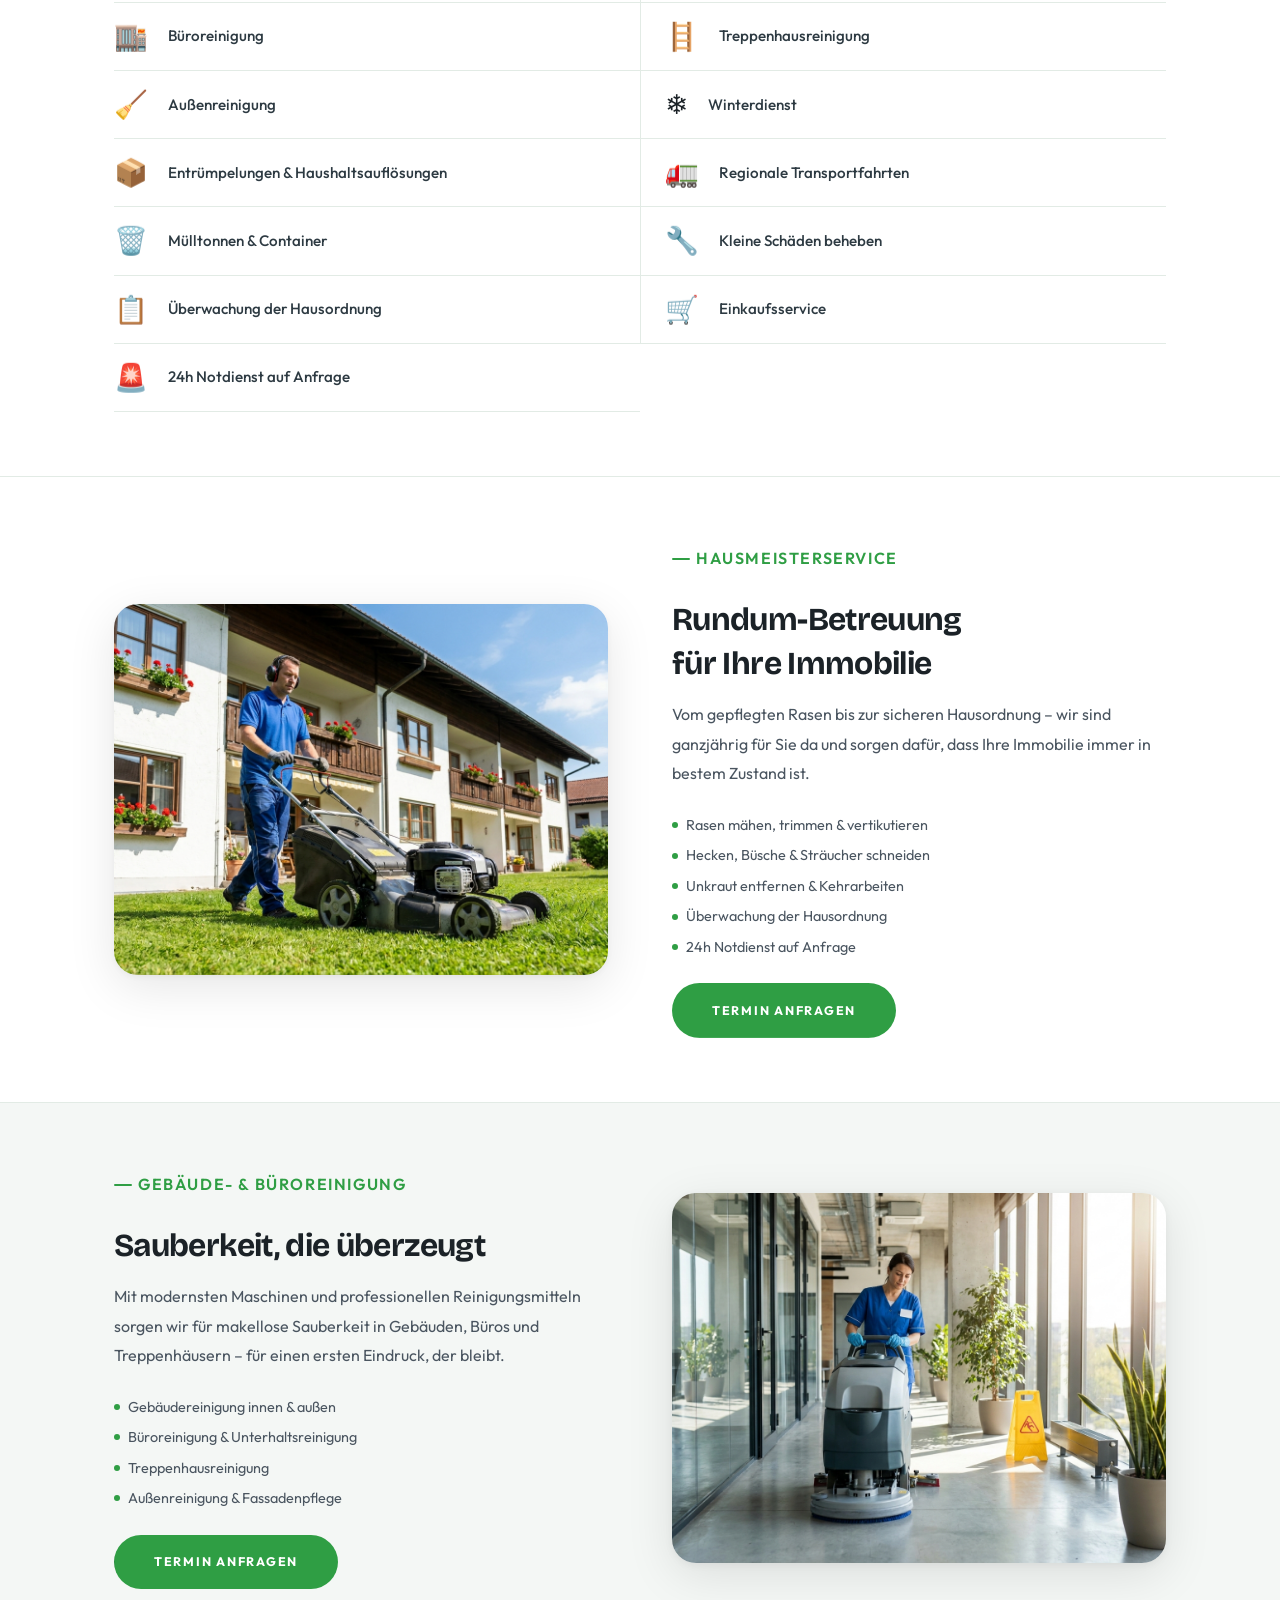
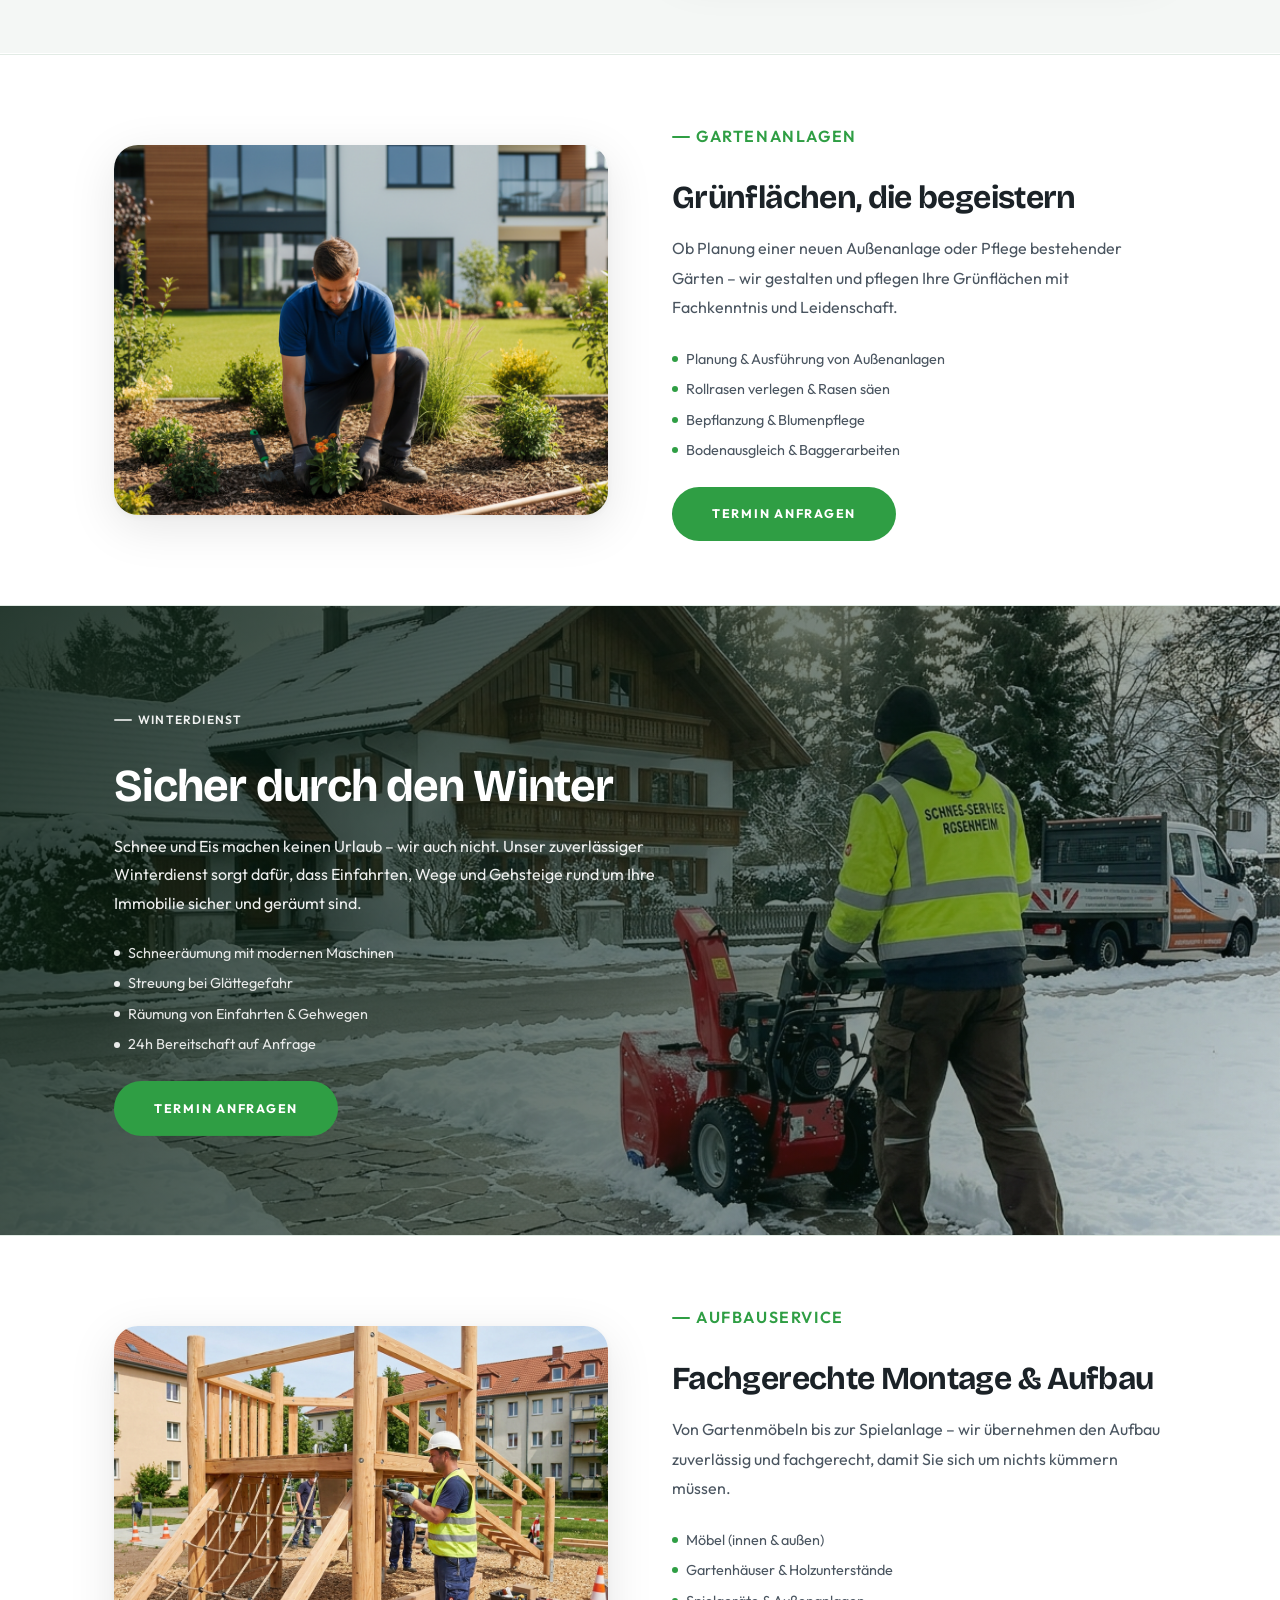
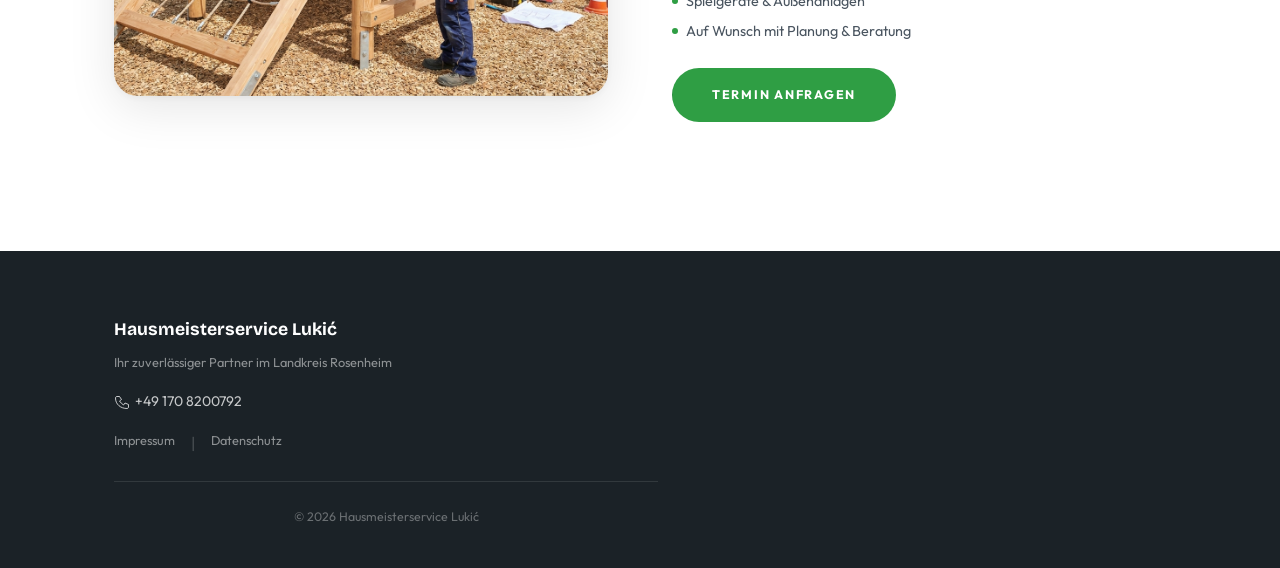
==== commit 8c45aec9: "Kunde umgestellt: Hausmeisterservice Rosenheim -> Lukić - Markenname, Telefon (0170 8200792), Adress" ====
--- a/index.html
+++ b/index.html
@@ -5,8 +5,8 @@
   <meta name="viewport" content="width=device-width, initial-scale=1.0">
   <meta name="theme-color" content="#ffffff">
   <link rel="icon" href="favicon.svg" type="image/svg+xml">
-  <meta name="description" content="Hausmeisterservice Rosenheim mit Sitz in Bad Aibling – zuverlässige Hausmeister- und Reinigungsdienstleistungen im gesamten Landkreis Rosenheim.">
-  <title>Hausmeisterservice Rosenheim – Home</title>
+  <meta name="description" content="Hausmeisterservice Lukić in Rosenheim – zuverlässige Hausmeister-, Reinigungs- und Transportdienstleistungen im gesamten Landkreis Rosenheim.">
+  <title>Hausmeisterservice Lukić – Home</title>
   <link rel="preconnect" href="https://fonts.googleapis.com">
   <link rel="preconnect" href="https://fonts.gstatic.com" crossorigin>
   <link href="https://fonts.googleapis.com/css2?family=Bricolage+Grotesque:opsz,wght@12..120,400;12..120,500;12..120,600;12..120,700;12..120,800&family=Outfit:wght@300;400;500;600&display=swap" rel="stylesheet">
@@ -18,16 +18,8 @@
   <!-- ── HEADER ─────────────────────────────────────────── -->
   <header class="site-header">
     <nav class="nav-inner" aria-label="Hauptnavigation">
-      <a class="nav-logo" href="index.html" aria-label="Hausmeisterservice Rosenheim – Startseite">
-        <svg class="nav-logo-mark" viewBox="0 0 36 36" fill="none" aria-hidden="true" focusable="false">
-          <circle cx="18" cy="18" r="18" fill="#ebfbee"/>
-          <path d="M18 7L28 15V29H22V21H14V29H8V15L18 7Z" fill="#2f9e44"/>
-          <path d="M18 7L28 15V20L18 12L8 20V15L18 7Z" fill="#14532d" opacity=".4"/>
-        </svg>
-        <span class="nav-logo-text">
-          <strong>Hausmeisterservice</strong>
-          <span>Rosenheim</span>
-        </span>
+      <a class="nav-logo" href="index.html" aria-label="Hausmeisterservice Lukić – Startseite">
+        <img src="images/logo-lukic.png" alt="Hausmeisterservice Lukić" class="nav-logo-img" width="1024" height="682">
       </a>
 
       <ul class="nav-links" role="list">
@@ -35,7 +27,6 @@
         <li><a href="ueber-uns.html">Über uns</a></li>
         <li><a href="unser-team.html">Unser Team</a></li>
         <li><a href="jobs.html">Jobs</a></li>
-        <li><a href="partner.html">Partner &amp; Kunden</a></li>
         <li><a href="impressum.html">Impressum</a></li>
         <li><a href="datenschutz.html">Datenschutz</a></li>
       </ul>
@@ -60,7 +51,6 @@
       <li><a href="ueber-uns.html">Über uns</a></li>
       <li><a href="unser-team.html">Unser Team</a></li>
       <li><a href="jobs.html">Jobs</a></li>
-      <li><a href="partner.html">Partner &amp; Kunden</a></li>
       <li><a href="impressum.html">Impressum</a></li>
       <li><a href="datenschutz.html">Datenschutz</a></li>
     </ul>
@@ -81,14 +71,18 @@
           <h1>Ihr Gebäude.<br>Makellos sauber.</h1>
           <p>Professionelle Reinigung und zuverlässiger Hausmeisterservice im gesamten Landkreis Rosenheim.</p>
           <div class="hero-scrub-btns">
-            <a href="mailto:info@hausmeisterservice-rosenheim.de?subject=Terminanfrage" class="btn btn-primary">
+            <a href="tel:+491708200792" class="btn btn-primary">
               <svg width="18" height="18" viewBox="0 0 18 18" fill="none" aria-hidden="true"><rect x="2" y="3" width="14" height="13" rx="2" stroke="white" stroke-width="1.5"/><path d="M2 7H16" stroke="white" stroke-width="1.5"/><path d="M6 2V4M12 2V4" stroke="white" stroke-width="1.5" stroke-linecap="round"/></svg>
               Termin anfragen
             </a>
-            <a href="mailto:info@hausmeisterservice-rosenheim.de" class="btn btn-ghost">
+            <a href="tel:+491708200792" class="btn btn-ghost">
               <svg width="18" height="18" viewBox="0 0 18 18" fill="none" aria-hidden="true"><path d="M3 4.5H15C15.83 4.5 16.5 5.17 16.5 6V12C16.5 12.83 15.83 13.5 15 13.5H3C2.17 13.5 1.5 12.83 1.5 12V6C1.5 5.17 2.17 4.5 3 4.5Z" stroke="white" stroke-width="1.5" stroke-linejoin="round"/><path d="M1.5 6L9 10.5L16.5 6" stroke="white" stroke-width="1.5" stroke-linecap="round"/></svg>
               Kontakt aufnehmen
             </a>
+          </div>
+          <div class="hero-scrub-rating" role="img" aria-label="4,3 von 5 Sternen bei 11 Google-Bewertungen" style="display:inline-flex;align-items:center;gap:.55rem;margin-top:1.35rem;padding:.45rem .9rem;background:rgba(255,255,255,.13);border:1px solid rgba(255,255,255,.28);border-radius:999px;backdrop-filter:blur(6px);-webkit-backdrop-filter:blur(6px);font-size:.875rem;color:#fff;font-weight:500">
+            <span aria-hidden="true" style="color:#ffc233;letter-spacing:1px;font-size:.95rem">★★★★<span style="opacity:.4">★</span></span>
+            <span style="opacity:.95">4,3/5 · 11 Google-Bewertungen</span>
           </div>
           <div class="hero-scrub-hint" aria-hidden="true">
             <svg width="20" height="20" viewBox="0 0 20 20" fill="none"><path d="M10 3v14M10 17l-4-4M10 17l4-4" stroke="white" stroke-width="1.5" stroke-linecap="round" stroke-linejoin="round"/></svg>
@@ -182,7 +176,7 @@
               <li>Überwachung der Hausordnung</li>
               <li>24h Notdienst auf Anfrage</li>
             </ul>
-            <a href="mailto:info@hausmeisterservice-rosenheim.de?subject=Terminanfrage" class="btn btn-primary">Termin anfragen</a>
+            <a href="tel:+491708200792" class="btn btn-primary">Termin anfragen</a>
           </div>
         </div>
       </div>
@@ -203,7 +197,7 @@
               <li>Treppenhausreinigung</li>
               <li>Außenreinigung &amp; Fassadenpflege</li>
             </ul>
-            <a href="mailto:info@hausmeisterservice-rosenheim.de?subject=Terminanfrage" class="btn btn-primary">Termin anfragen</a>
+            <a href="tel:+491708200792" class="btn btn-primary">Termin anfragen</a>
           </div>
         </div>
       </div>
@@ -224,7 +218,7 @@
               <li>Bepflanzung &amp; Blumenpflege</li>
               <li>Bodenausgleich &amp; Baggerarbeiten</li>
             </ul>
-            <a href="mailto:info@hausmeisterservice-rosenheim.de?subject=Terminanfrage" class="btn btn-primary">Termin anfragen</a>
+            <a href="tel:+491708200792" class="btn btn-primary">Termin anfragen</a>
           </div>
         </div>
       </div>
@@ -243,7 +237,7 @@
             <li>Räumung von Einfahrten &amp; Gehwegen</li>
             <li>24h Bereitschaft auf Anfrage</li>
           </ul>
-          <a href="mailto:info@hausmeisterservice-rosenheim.de?subject=Terminanfrage" class="btn btn-primary">Termin anfragen</a>
+          <a href="tel:+491708200792" class="btn btn-primary">Termin anfragen</a>
         </div>
       </div>
 
@@ -263,7 +257,7 @@
               <li>Spielgeräte &amp; Außenanlagen</li>
               <li>Auf Wunsch mit Planung &amp; Beratung</li>
             </ul>
-            <a href="mailto:info@hausmeisterservice-rosenheim.de?subject=Terminanfrage" class="btn btn-primary">Termin anfragen</a>
+            <a href="tel:+491708200792" class="btn btn-primary">Termin anfragen</a>
           </div>
         </div>
       </div>
@@ -276,24 +270,12 @@
   <footer class="site-footer">
     <div class="footer-inner">
       <div>
-        <div class="footer-brand">Hausmeisterservice Rosenheim</div>
+        <div class="footer-brand">Hausmeisterservice Lukić</div>
         <div class="footer-tagline">Ihr zuverlässiger Partner im Landkreis Rosenheim</div>
         <div class="footer-contact">
-          <a href="mailto:info@hausmeisterservice-rosenheim.de">
-            <svg width="15" height="15" viewBox="0 0 15 15" fill="none" aria-hidden="true"><path d="M1 3.5H14C14.28 3.5 14.5 3.72 14.5 4V11C14.5 11.28 14.28 11.5 14 11.5H1C0.72 11.5 0.5 11.28 0.5 11V4C0.5 3.72 0.72 3.5 1 3.5Z" stroke="currentColor" stroke-linecap="round" stroke-linejoin="round"/><path d="M0.5 4L7.5 8.5L14.5 4" stroke="currentColor" stroke-linecap="round"/></svg>
-            info@hausmeisterservice-rosenheim.de
-          </a>
-          <a href="tel:+491786323146">
+          <a href="tel:+491708200792">
             <svg width="15" height="15" viewBox="0 0 15 15" fill="none" aria-hidden="true"><path d="M5.5 1.5H3C2.17 1.5 1.5 2.17 1.5 3C1.5 9.35 6.65 13.5 13 13.5C13.83 13.5 14.5 12.83 14.5 12V9.5L11 8L9.5 10C8 9 6.5 7.5 5.5 6L7.5 4.5L5.5 1.5Z" stroke="currentColor" stroke-linejoin="round"/></svg>
-            +49 178 6323146
-          </a>
-        </div>
-        <div class="footer-social">
-          <a href="https://www.facebook.com/Hausmeisterservice-Rosenheim-330159847586486/" target="_blank" rel="noopener noreferrer" aria-label="Facebook-Seite von Hausmeisterservice Rosenheim">
-            <svg width="16" height="16" viewBox="0 0 16 16" fill="none" aria-hidden="true"><path d="M13 1H3C1.9 1 1 1.9 1 3V13C1 14.1 1.9 15 3 15H8.5V10H7V8H8.5V6.5C8.5 5.1 9.4 4 11 4H13V6H11.5C11.2 6 11 6.2 11 6.5V8H13L12.5 10H11V15H13C14.1 15 15 14.1 15 13V3C15 1.9 14.1 1 13 1Z" stroke="currentColor" stroke-width="1.2" stroke-linejoin="round"/></svg>
-          </a>
-          <a href="mailto:info@hausmeisterservice-rosenheim.de" aria-label="E-Mail senden">
-            <svg width="16" height="16" viewBox="0 0 16 16" fill="none" aria-hidden="true"><path d="M1.5 4H14.5C14.78 4 15 4.22 15 4.5V11.5C15 11.78 14.78 12 14.5 12H1.5C1.22 12 1 11.78 1 11.5V4.5C1 4.22 1.22 4 1.5 4Z" stroke="currentColor" stroke-linejoin="round"/><path d="M1 4.5L8 9L15 4.5" stroke="currentColor" stroke-linecap="round"/></svg>
+            +49 170 8200792
           </a>
         </div>
         <div class="footer-links">
@@ -304,7 +286,7 @@
       </div>
     </div>
     <div class="footer-inner" style="padding-top:0">
-      <p class="footer-copy">© 2024 Hausmeisterservice Rosenheim – Florian Barth</p>
+      <p class="footer-copy">© 2026 Hausmeisterservice Lukić</p>
     </div>
   </footer>
 
--- a/styles.css
+++ b/styles.css
@@ -165,6 +165,15 @@
   color: var(--slate);
   letter-spacing: .04em;
   text-transform: uppercase;
+}
+
+.nav-logo-img {
+  height: 54px;
+  width: auto;
+  display: block;
+}
+@media (max-width: 600px) {
+  .nav-logo-img { height: 44px; }
 }
 
 /* Desktop nav links */
@@ -1368,7 +1377,7 @@
 .hero-scrub-hint {
   position: absolute;
   bottom: 2.5rem;
-  left: 50%;
+  left: 50vw;
   transform: translateX(-50%);
   display: flex;
   flex-direction: column;
